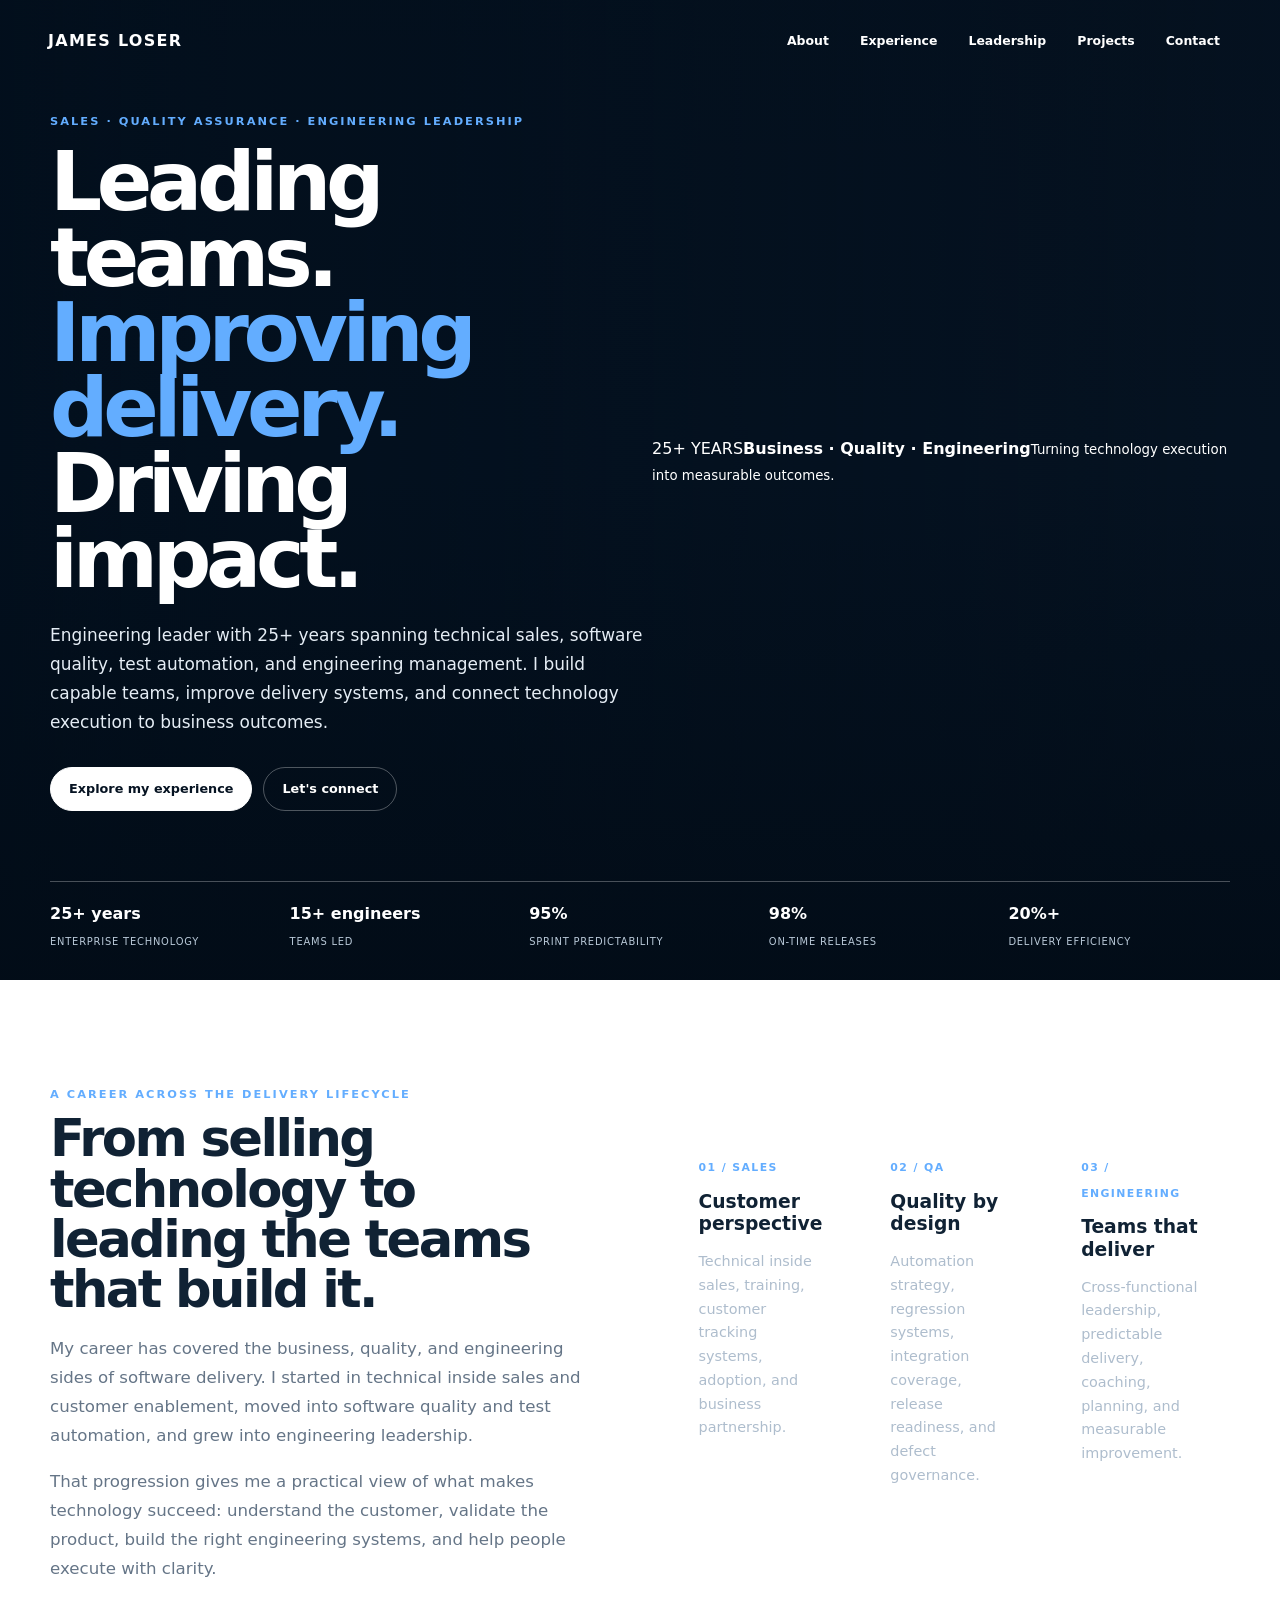
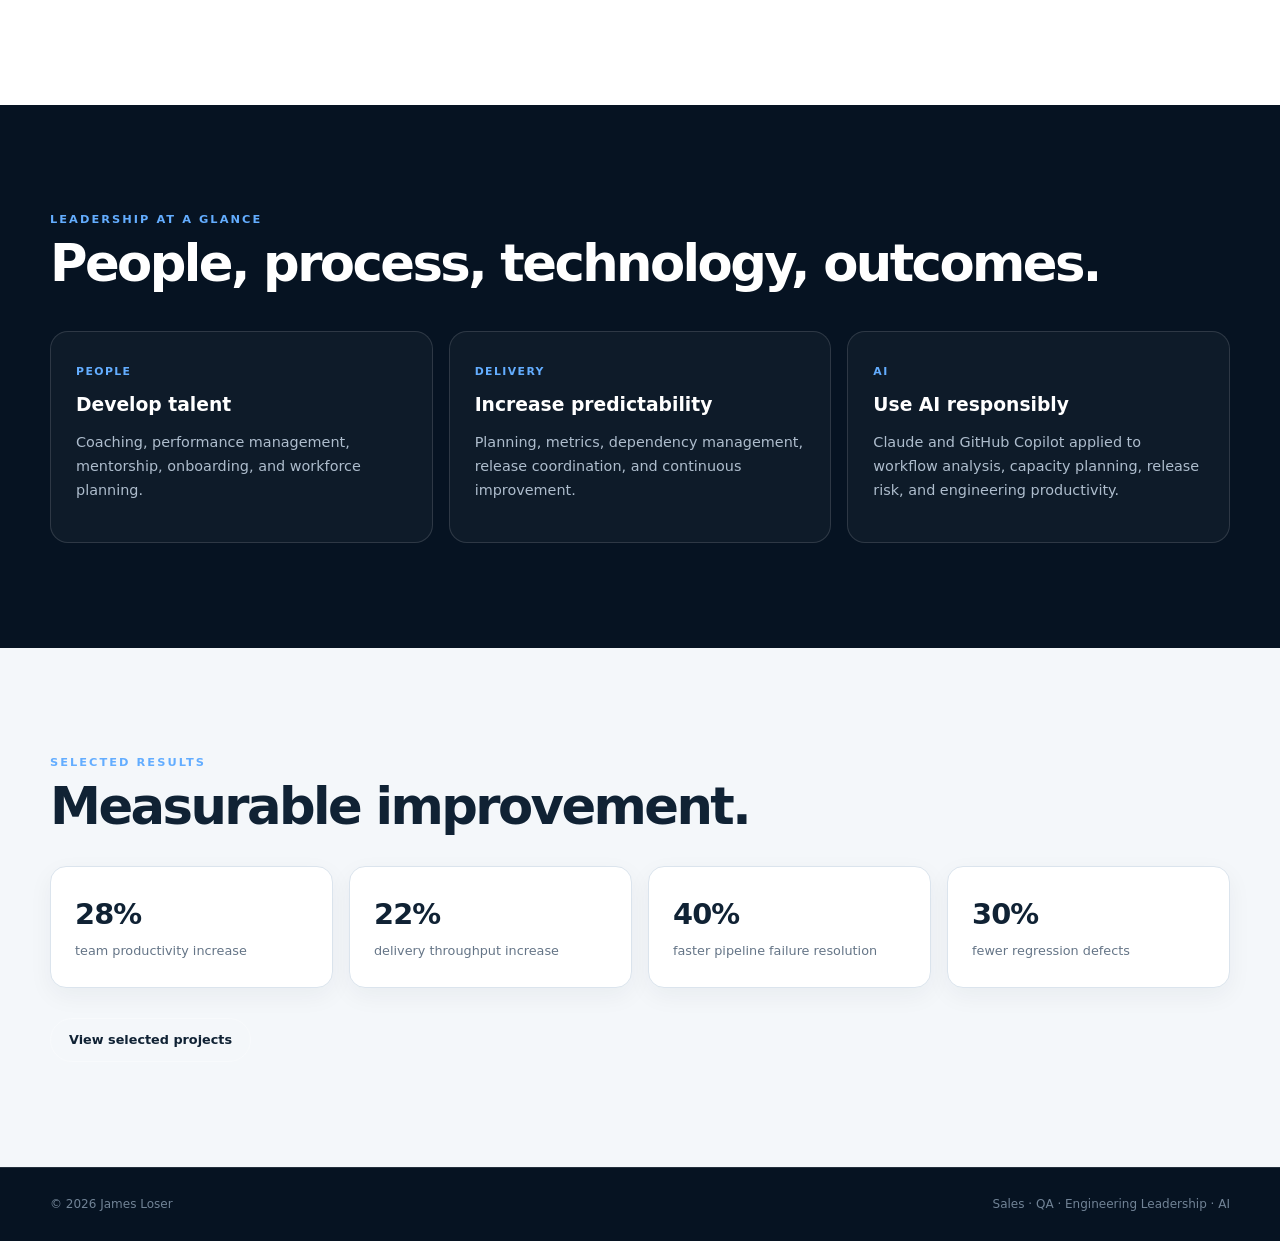
==== index.html @ 1749670c "Add right-side hero visual" ====
<!doctype html><html lang="en"><head><meta charset="utf-8"><meta name="viewport" content="width=device-width,initial-scale=1"><title>James Loser | Sales, QA & Engineering Leadership</title><meta name="description" content="James Loser — sales, quality assurance and engineering leader with 25+ years of enterprise software experience."><link rel="stylesheet" href="styles.css"></head><body><header class="hero"><nav class="nav"><a class="brand" href="index.html">JAMES LOSER</a><div class="links"><a href="about.html">About</a><a href="experience.html">Experience</a><a href="leadership.html">Leadership</a><a href="projects.html">Projects</a><a href="contact.html">Contact</a></div></nav><div class="hero-inner"><div class="copy"><div class="eyebrow">Sales · Quality Assurance · Engineering Leadership</div><h1>Leading teams.<br><span>Improving delivery.</span><br>Driving impact.</h1><p>Engineering leader with 25+ years spanning technical sales, software quality, test automation, and engineering management. I build capable teams, improve delivery systems, and connect technology execution to business outcomes.</p><div class="buttons"><a class="btn primary" href="experience.html">Explore my experience</a><a class="btn" href="contact.html">Let's connect</a></div></div><div class="hero-visual" aria-label="James Loser portfolio visual"><div class="visual-image"></div><div class="visual-overlay"><span>25+ YEARS</span><strong>Business · Quality · Engineering</strong><small>Turning technology execution into measurable outcomes.</small></div></div></div><div class="metrics"><div class="metric"><strong>25+ years</strong><small>Enterprise technology</small></div><div class="metric"><strong>15+ engineers</strong><small>Teams led</small></div><div class="metric"><strong>95%</strong><small>Sprint predictability</small></div><div class="metric"><strong>98%</strong><small>On-time releases</small></div><div class="metric"><strong>20%+</strong><small>Delivery efficiency</small></div></div></header><main><section><div class="wrap grid2"><div><div class="label">A career across the delivery lifecycle</div><h2 class="title">From selling technology to leading the teams that build it.</h2><p class="lead">My career has covered the business, quality, and engineering sides of software delivery. I started in technical inside sales and customer enablement, moved into software quality and test automation, and grew into engineering leadership.</p><p class="lead">That progression gives me a practical view of what makes technology succeed: understand the customer, validate the product, build the right engineering systems, and help people execute with clarity.</p></div><div class="cards"><article class="card"><b>01 / SALES</b><h3>Customer perspective</h3><p>Technical inside sales, training, customer tracking systems, adoption, and business partnership.</p></article><article class="card"><b>02 / QA</b><h3>Quality by design</h3><p>Automation strategy, regression systems, integration coverage, release readiness, and defect governance.</p></article><article class="card"><b>03 / ENGINEERING</b><h3>Teams that deliver</h3><p>Cross-functional leadership, predictable delivery, coaching, planning, and measurable improvement.</p></article></div></div></section><section class="dark"><div class="wrap"><div class="label">Leadership at a glance</div><h2 class="title">People, process, technology, outcomes.</h2><div class="cards"><article class="card"><b>PEOPLE</b><h3>Develop talent</h3><p>Coaching, performance management, mentorship, onboarding, and workforce planning.</p></article><article class="card"><b>DELIVERY</b><h3>Increase predictability</h3><p>Planning, metrics, dependency management, release coordination, and continuous improvement.</p></article><article class="card"><b>AI</b><h3>Use AI responsibly</h3><p>Claude and GitHub Copilot applied to workflow analysis, capacity planning, release risk, and engineering productivity.</p></article></div></div></section><section class="light"><div class="wrap"><div class="label">Selected results</div><h2 class="title">Measurable improvement.</h2><div class="stat-grid"><div class="stat"><strong>28%</strong><span>team productivity increase</span></div><div class="stat"><strong>22%</strong><span>delivery throughput increase</span></div><div class="stat"><strong>40%</strong><span>faster pipeline failure resolution</span></div><div class="stat"><strong>30%</strong><span>fewer regression defects</span></div></div><div class="buttons"><a class="btn" href="projects.html">View selected projects</a></div></div></section></main><footer class="footer"><div class="footer-inner"><span>© 2026 James Loser</span><span>Sales · QA · Engineering Leadership · AI</span></div></footer></body></html>
---- styles.css ----
:root{--navy:#061322;--navy2:#0b1f33;--blue:#63adff;--blue2:#9dceff;--ink:#102234;--muted:#657587;--line:#dbe4ed;--light:#f4f7fa;--white:#fff;--shadow:0 18px 50px rgba(4,18,32,.10)}*{box-sizing:border-box}html{scroll-behavior:smooth}body{margin:0;font-family:Inter,ui-sans-serif,system-ui,-apple-system,BlinkMacSystemFont,"Segoe UI",sans-serif;color:var(--ink);background:var(--white);line-height:1.6;-webkit-font-smoothing:antialiased}a{color:inherit;text-decoration:none}.nav{position:absolute;top:0;left:0;right:0;z-index:10;max-width:1240px;margin:auto;padding:22px 28px;display:flex;justify-content:space-between;align-items:center;gap:24px;color:#fff}.brand{font-weight:900;letter-spacing:.08em;text-transform:uppercase;white-space:nowrap}.brand span,.eyebrow,.label{color:var(--blue)}.links{display:flex;gap:7px;align-items:center;font-size:.78rem;font-weight:750}.links a{padding:8px 11px;border:1px solid transparent;border-radius:999px;transition:.2s ease}.links a:hover,.links a:focus-visible{color:#fff;background:rgba(255,255,255,.10);border-color:rgba(255,255,255,.18);outline:none}.hero{min-height:800px;position:relative;display:flex;flex-direction:column;color:#fff;overflow:hidden;background:var(--navy)}.hero:before{content:"";position:absolute;inset:0;background:linear-gradient(90deg,rgba(2,15,29,.93) 0%,rgba(2,15,29,.65) 45%,rgba(2,15,29,.24) 100%),url("assets/hero.jpg") center/cover no-repeat;transform:scale(1.01)}.hero:after{content:"";position:absolute;inset:0;background:linear-gradient(180deg,rgba(2,12,23,.18),transparent 48%,rgba(2,12,23,.92) 100%);pointer-events:none}.hero-inner,.metrics{position:relative;z-index:2;width:min(1180px,calc(100% - 56px));margin:auto}.hero-inner{flex:1;display:flex;align-items:center;padding:112px 0 70px}.copy{max-width:760px}.eyebrow,.label{font-size:.71rem;font-weight:900;letter-spacing:.18em;text-transform:uppercase}.copy h1{font-size:clamp(3.35rem,6.4vw,6.5rem);line-height:.92;letter-spacing:-.065em;margin:14px 0 25px;text-wrap:balance}.copy h1 span{color:var(--blue)}.copy p{max-width:690px;color:#e5edf5;font-size:1.06rem;line-height:1.7}.buttons{display:flex;gap:11px;flex-wrap:wrap;margin-top:30px}.btn{display:inline-block;padding:11px 18px;border:1px solid rgba(255,255,255,.30);border-radius:999px;font-size:.8rem;font-weight:800;transition:transform .2s ease,background .2s ease,border-color .2s ease}.btn:hover{transform:translateY(-2px);border-color:rgba(255,255,255,.55);background:rgba(255,255,255,.10)}.btn.primary{background:#fff;color:var(--navy);border-color:#fff}.btn.primary:hover{background:#eaf4ff}.metrics{border-top:1px solid rgba(255,255,255,.28);padding:19px 0 28px;display:grid;grid-template-columns:repeat(5,1fr);gap:18px}.metric strong{display:block;font-size:1rem}.metric small{color:#b9c9d8;text-transform:uppercase;letter-spacing:.08em;font-size:.62rem}.metric{min-width:0}section{padding:105px 28px}.wrap{max-width:1180px;margin:auto}.section-head{max-width:760px}.title{font-size:clamp(2.35rem,4vw,4rem);line-height:.98;letter-spacing:-.05em;margin:10px 0 20px;text-wrap:balance}.lead{color:var(--muted);max-width:760px;font-size:1.04rem;line-height:1.75}.dark{background:var(--navy);color:#fff}.dark .lead{color:#adbdcd}.grid2{display:grid;grid-template-columns:1fr 1fr;gap:65px;align-items:start}.cards{display:grid;grid-template-columns:repeat(3,1fr);gap:16px;margin-top:42px}.card{border:1px solid rgba(255,255,255,.13);background:rgba(255,255,255,.035);border-radius:18px;padding:25px;transition:transform .2s ease,border-color .2s ease,background .2s ease}.card:hover{transform:translateY(-4px);border-color:rgba(99,173,255,.42);background:rgba(255,255,255,.06)}.card b{color:var(--blue);font-size:.68rem;letter-spacing:.13em}.card h3{margin:12px 0 7px;line-height:1.2}.card p{color:#aebdcd;font-size:.9rem;line-height:1.65}.light{background:var(--light)}.stat-grid{display:grid;grid-template-columns:repeat(4,1fr);gap:16px;margin-top:35px}.stat{border:1px solid var(--line);background:#fff;border-radius:16px;padding:24px;box-shadow:0 8px 25px rgba(10,31,50,.05)}.stat strong{display:block;font-size:1.8rem;letter-spacing:-.03em}.stat span{color:var(--muted);font-size:.8rem}.timeline{margin-top:45px;border-left:2px solid #cfdbe6;padding-left:30px}.role{position:relative;margin:0 0 48px}.role:last-child{margin-bottom:0}.role:before{content:"";position:absolute;width:11px;height:11px;border-radius:50%;background:var(--blue);left:-37px;top:8px;box-shadow:0 0 0 5px var(--white)}.role h3{margin:0;font-size:1.35rem;line-height:1.25}.role .meta{color:#6b7b8b;font-size:.86rem;margin:5px 0 12px}.role ul{margin:8px 0 0;padding-left:20px;color:#4f6173}.role li{margin:6px 0}.tags{margin-top:15px}.tag{display:inline-block;border:1px solid #cfdae5;color:#315b83;background:#fff;border-radius:999px;padding:4px 9px;font-size:.68rem;margin:3px}.contact{background:var(--navy);color:#fff}.contact-box{border:1px solid rgba(255,255,255,.14);border-radius:22px;padding:44px;display:flex;justify-content:space-between;gap:35px;align-items:center;background:linear-gradient(135deg,rgba(255,255,255,.045),rgba(255,255,255,.015))}.contact-box p{color:#aebdcd;max-width:700px}.contact-links{display:flex;gap:10px;flex-wrap:wrap}.contact-links a{border:1px solid rgba(255,255,255,.18);padding:10px 14px;border-radius:999px;font-size:.82rem;transition:.2s ease}.contact-links a:hover{border-color:var(--blue);color:var(--blue)}.page-hero{position:relative;background:linear-gradient(135deg,var(--navy),var(--navy2));color:#fff;padding:160px 28px 85px;overflow:hidden}.page-hero:after{content:"";position:absolute;width:500px;height:500px;border-radius:50%;right:-180px;top:-250px;background:radial-gradient(circle,rgba(99,173,255,.18),transparent 68%);pointer-events:none}.page-hero .wrap{position:relative;z-index:1}.page-hero h1{font-size:clamp(3rem,6vw,5.5rem);line-height:.94;letter-spacing:-.06em;margin:10px 0 20px;text-wrap:balance}.page-hero p{max-width:720px;color:#b9c9d8;font-size:1.05rem}.footer{border-top:1px solid rgba(255,255,255,.12);background:var(--navy);color:#718396;padding:27px 28px;font-size:.75rem}.footer-inner{max-width:1180px;margin:auto;display:flex;justify-content:space-between;gap:20px}.mobile-menu{display:none}@media(max-width:900px){.nav{padding:20px 22px;flex-wrap:wrap}.nav .links{flex:1 0 100%;justify-content:flex-end}.hero-inner,.metrics{width:min(100% - 44px,1180px)}.hero{min-height:780px}.grid2{grid-template-columns:1fr;gap:30px}.cards{grid-template-columns:1fr 1fr}.metrics{grid-template-columns:repeat(3,1fr)}}@media(max-width:650px){.nav{padding:17px 18px;gap:10px}.nav .links{justify-content:flex-start;gap:3px;overflow-x:auto;white-space:nowrap;scrollbar-width:none;padding-bottom:2px}.nav .links::-webkit-scrollbar{display:none}.nav .links a{font-size:.68rem;padding:7px 9px}.hero-inner{padding-top:145px;padding-bottom:55px}.hero{min-height:850px}.copy h1{font-size:clamp(3rem,14vw,4.4rem)}.copy p{font-size:.97rem}.metrics{grid-template-columns:repeat(2,1fr);gap:14px;padding-bottom:24px}.cards{grid-template-columns:1fr}.stat-grid{grid-template-columns:1fr 1fr}.contact-box{padding:30px 24px;align-items:flex-start}.page-hero{padding:145px 20px 65px}section{padding:78px 20px}.wrap{width:100%}}@media(max-width:430px){.brand{font-size:.82rem}.nav .links{flex-basis:100%}.hero-inner{width:calc(100% - 36px)}.metrics{width:calc(100% - 36px);gap:10px}.metric strong{font-size:.9rem}.metric small{font-size:.57rem}.stat-grid{grid-template-columns:1fr}.footer{padding:24px 20px}.footer-inner{flex-direction:column;gap:7px}.buttons .btn{width:100%;text-align:center}.contact-links a{width:100%;text-align:center}}
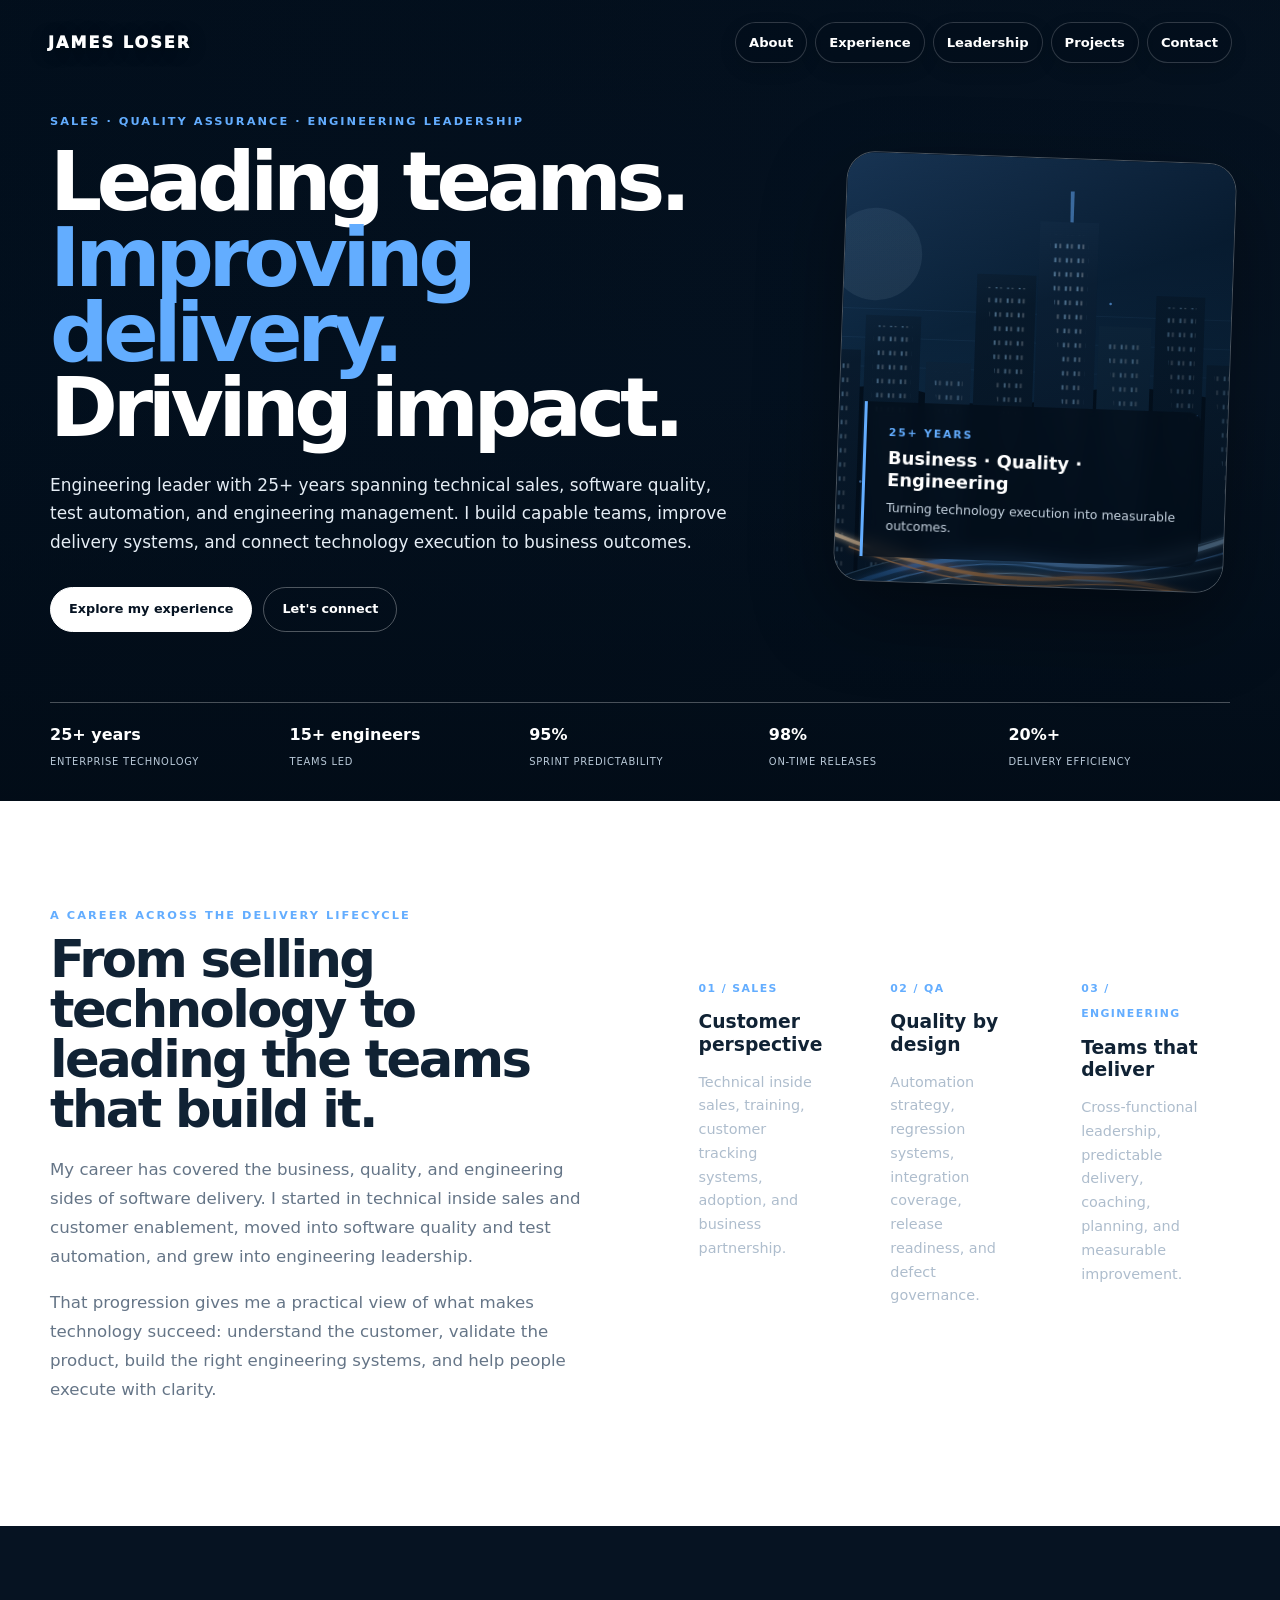
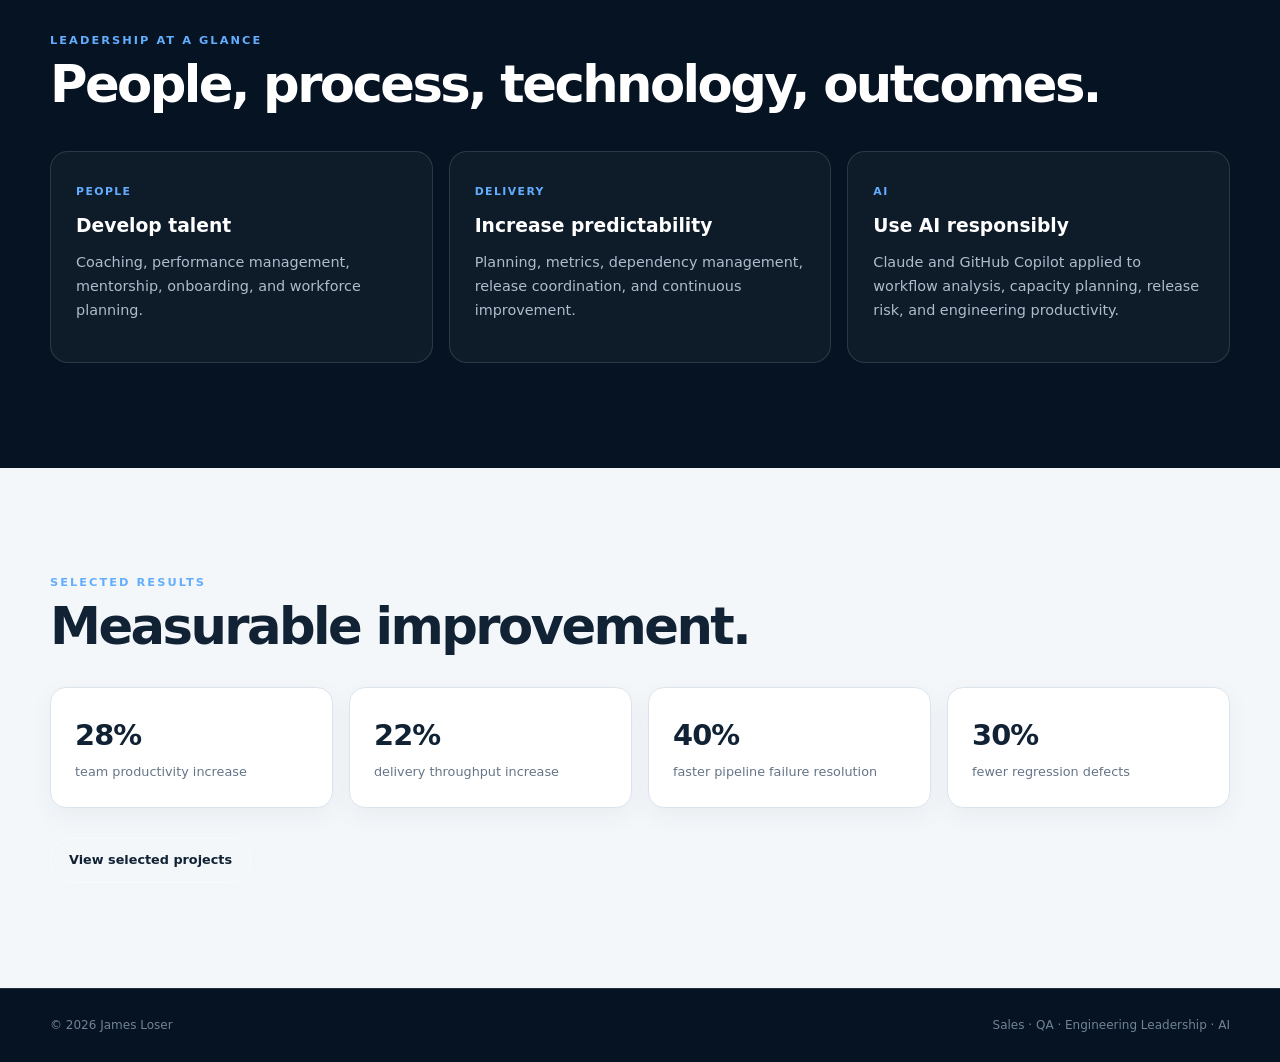
==== commit cafb4ddf: "Use new portfolio visual in hero frame" ====
--- a/index.html
+++ b/index.html
@@ -1 +1 @@
-<!doctype html><html lang="en"><head><meta charset="utf-8"><meta name="viewport" content="width=device-width,initial-scale=1"><title>James Loser | Sales, QA & Engineering Leadership</title><meta name="description" content="James Loser — sales, quality assurance and engineering leader with 25+ years of enterprise software experience."><link rel="stylesheet" href="styles.css"></head><body><header class="hero"><nav class="nav"><a class="brand" href="index.html">JAMES LOSER</a><div class="links"><a href="about.html">About</a><a href="experience.html">Experience</a><a href="leadership.html">Leadership</a><a href="projects.html">Projects</a><a href="contact.html">Contact</a></div></nav><div class="hero-inner"><div class="copy"><div class="eyebrow">Sales · Quality Assurance · Engineering Leadership</div><h1>Leading teams.<br><span>Improving delivery.</span><br>Driving impact.</h1><p>Engineering leader with 25+ years spanning technical sales, software quality, test automation, and engineering management. I build capable teams, improve delivery systems, and connect technology execution to business outcomes.</p><div class="buttons"><a class="btn primary" href="experience.html">Explore my experience</a><a class="btn" href="contact.html">Let's connect</a></div></div><div class="hero-visual" aria-label="James Loser portfolio visual"><div class="visual-image"></div><div class="visual-overlay"><span>25+ YEARS</span><strong>Business · Quality · Engineering</strong><small>Turning technology execution into measurable outcomes.</small></div></div></div><div class="metrics"><div class="metric"><strong>25+ years</strong><small>Enterprise technology</small></div><div class="metric"><strong>15+ engineers</strong><small>Teams led</small></div><div class="metric"><strong>95%</strong><small>Sprint predictability</small></div><div class="metric"><strong>98%</strong><small>On-time releases</small></div><div class="metric"><strong>20%+</strong><small>Delivery efficiency</small></div></div></header><main><section><div class="wrap grid2"><div><div class="label">A career across the delivery lifecycle</div><h2 class="title">From selling technology to leading the teams that build it.</h2><p class="lead">My career has covered the business, quality, and engineering sides of software delivery. I started in technical inside sales and customer enablement, moved into software quality and test automation, and grew into engineering leadership.</p><p class="lead">That progression gives me a practical view of what makes technology succeed: understand the customer, validate the product, build the right engineering systems, and help people execute with clarity.</p></div><div class="cards"><article class="card"><b>01 / SALES</b><h3>Customer perspective</h3><p>Technical inside sales, training, customer tracking systems, adoption, and business partnership.</p></article><article class="card"><b>02 / QA</b><h3>Quality by design</h3><p>Automation strategy, regression systems, integration coverage, release readiness, and defect governance.</p></article><article class="card"><b>03 / ENGINEERING</b><h3>Teams that deliver</h3><p>Cross-functional leadership, predictable delivery, coaching, planning, and measurable improvement.</p></article></div></div></section><section class="dark"><div class="wrap"><div class="label">Leadership at a glance</div><h2 class="title">People, process, technology, outcomes.</h2><div class="cards"><article class="card"><b>PEOPLE</b><h3>Develop talent</h3><p>Coaching, performance management, mentorship, onboarding, and workforce planning.</p></article><article class="card"><b>DELIVERY</b><h3>Increase predictability</h3><p>Planning, metrics, dependency management, release coordination, and continuous improvement.</p></article><article class="card"><b>AI</b><h3>Use AI responsibly</h3><p>Claude and GitHub Copilot applied to workflow analysis, capacity planning, release risk, and engineering productivity.</p></article></div></div></section><section class="light"><div class="wrap"><div class="label">Selected results</div><h2 class="title">Measurable improvement.</h2><div class="stat-grid"><div class="stat"><strong>28%</strong><span>team productivity increase</span></div><div class="stat"><strong>22%</strong><span>delivery throughput increase</span></div><div class="stat"><strong>40%</strong><span>faster pipeline failure resolution</span></div><div class="stat"><strong>30%</strong><span>fewer regression defects</span></div></div><div class="buttons"><a class="btn" href="projects.html">View selected projects</a></div></div></section></main><footer class="footer"><div class="footer-inner"><span>© 2026 James Loser</span><span>Sales · QA · Engineering Leadership · AI</span></div></footer></body></html>+<!doctype html><html lang="en"><head><meta charset="utf-8"><meta name="viewport" content="width=device-width,initial-scale=1"><title>James Loser | Sales, QA & Engineering Leadership</title><meta name="description" content="James Loser — sales, quality assurance and engineering leader with 25+ years of enterprise software experience."><link rel="stylesheet" href="styles.css"></head><body><header class="hero"><nav class="nav"><a class="brand" href="index.html">JAMES LOSER</a><div class="links"><a href="about.html">About</a><a href="experience.html">Experience</a><a href="leadership.html">Leadership</a><a href="projects.html">Projects</a><a href="contact.html">Contact</a></div></nav><div class="hero-inner"><div class="copy"><div class="eyebrow">Sales · Quality Assurance · Engineering Leadership</div><h1>Leading teams.<br><span>Improving delivery.</span><br>Driving impact.</h1><p>Engineering leader with 25+ years spanning technical sales, software quality, test automation, and engineering management. I build capable teams, improve delivery systems, and connect technology execution to business outcomes.</p><div class="buttons"><a class="btn primary" href="experience.html">Explore my experience</a><a class="btn" href="contact.html">Let's connect</a></div></div><div class="hero-visual" aria-label="James Loser portfolio visual"><div class="visual-image" style="background-image:url('assets/portfolio-cityscape.svg')"></div><div class="visual-overlay"><span>25+ YEARS</span><strong>Business · Quality · Engineering</strong><small>Turning technology execution into measurable outcomes.</small></div></div></div><div class="metrics"><div class="metric"><strong>25+ years</strong><small>Enterprise technology</small></div><div class="metric"><strong>15+ engineers</strong><small>Teams led</small></div><div class="metric"><strong>95%</strong><small>Sprint predictability</small></div><div class="metric"><strong>98%</strong><small>On-time releases</small></div><div class="metric"><strong>20%+</strong><small>Delivery efficiency</small></div></div></header><main><section><div class="wrap grid2"><div><div class="label">A career across the delivery lifecycle</div><h2 class="title">From selling technology to leading the teams that build it.</h2><p class="lead">My career has covered the business, quality, and engineering sides of software delivery. I started in technical inside sales and customer enablement, moved into software quality and test automation, and grew into engineering leadership.</p><p class="lead">That progression gives me a practical view of what makes technology succeed: understand the customer, validate the product, build the right engineering systems, and help people execute with clarity.</p></div><div class="cards"><article class="card"><b>01 / SALES</b><h3>Customer perspective</h3><p>Technical inside sales, training, customer tracking systems, adoption, and business partnership.</p></article><article class="card"><b>02 / QA</b><h3>Quality by design</h3><p>Automation strategy, regression systems, integration coverage, release readiness, and defect governance.</p></article><article class="card"><b>03 / ENGINEERING</b><h3>Teams that deliver</h3><p>Cross-functional leadership, predictable delivery, coaching, planning, and measurable improvement.</p></article></div></div></section><section class="dark"><div class="wrap"><div class="label">Leadership at a glance</div><h2 class="title">People, process, technology, outcomes.</h2><div class="cards"><article class="card"><b>PEOPLE</b><h3>Develop talent</h3><p>Coaching, performance management, mentorship, onboarding, and workforce planning.</p></article><article class="card"><b>DELIVERY</b><h3>Increase predictability</h3><p>Planning, metrics, dependency management, release coordination, and continuous improvement.</p></article><article class="card"><b>AI</b><h3>Use AI responsibly</h3><p>Claude and GitHub Copilot applied to workflow analysis, capacity planning, release risk, and engineering productivity.</p></article></div></div></section><section class="light"><div class="wrap"><div class="label">Selected results</div><h2 class="title">Measurable improvement.</h2><div class="stat-grid"><div class="stat"><strong>28%</strong><span>team productivity increase</span></div><div class="stat"><strong>22%</strong><span>delivery throughput increase</span></div><div class="stat"><strong>40%</strong><span>faster pipeline failure resolution</span></div><div class="stat"><strong>30%</strong><span>fewer regression defects</span></div></div><div class="buttons"><a class="btn" href="projects.html">View selected projects</a></div></div></section></main><footer class="footer"><div class="footer-inner"><span>© 2026 James Loser</span><span>Sales · QA · Engineering Leadership · AI</span></div></footer></body></html>
--- a/styles.css
+++ b/styles.css
@@ -1 +1 @@
-:root{--navy:#061322;--navy2:#0b1f33;--blue:#63adff;--blue2:#9dceff;--ink:#102234;--muted:#657587;--line:#dbe4ed;--light:#f4f7fa;--white:#fff;--shadow:0 18px 50px rgba(4,18,32,.10)}*{box-sizing:border-box}html{scroll-behavior:smooth}body{margin:0;font-family:Inter,ui-sans-serif,system-ui,-apple-system,BlinkMacSystemFont,"Segoe UI",sans-serif;color:var(--ink);background:var(--white);line-height:1.6;-webkit-font-smoothing:antialiased}a{color:inherit;text-decoration:none}.nav{position:absolute;top:0;left:0;right:0;z-index:10;max-width:1240px;margin:auto;padding:22px 28px;display:flex;justify-content:space-between;align-items:center;gap:24px;color:#fff}.brand{font-weight:900;letter-spacing:.08em;text-transform:uppercase;white-space:nowrap}.brand span,.eyebrow,.label{color:var(--blue)}.links{display:flex;gap:7px;align-items:center;font-size:.78rem;font-weight:750}.links a{padding:8px 11px;border:1px solid transparent;border-radius:999px;transition:.2s ease}.links a:hover,.links a:focus-visible{color:#fff;background:rgba(255,255,255,.10);border-color:rgba(255,255,255,.18);outline:none}.hero{min-height:800px;position:relative;display:flex;flex-direction:column;color:#fff;overflow:hidden;background:var(--navy)}.hero:before{content:"";position:absolute;inset:0;background:linear-gradient(90deg,rgba(2,15,29,.93) 0%,rgba(2,15,29,.65) 45%,rgba(2,15,29,.24) 100%),url("assets/hero.jpg") center/cover no-repeat;transform:scale(1.01)}.hero:after{content:"";position:absolute;inset:0;background:linear-gradient(180deg,rgba(2,12,23,.18),transparent 48%,rgba(2,12,23,.92) 100%);pointer-events:none}.hero-inner,.metrics{position:relative;z-index:2;width:min(1180px,calc(100% - 56px));margin:auto}.hero-inner{flex:1;display:flex;align-items:center;padding:112px 0 70px}.copy{max-width:760px}.eyebrow,.label{font-size:.71rem;font-weight:900;letter-spacing:.18em;text-transform:uppercase}.copy h1{font-size:clamp(3.35rem,6.4vw,6.5rem);line-height:.92;letter-spacing:-.065em;margin:14px 0 25px;text-wrap:balance}.copy h1 span{color:var(--blue)}.copy p{max-width:690px;color:#e5edf5;font-size:1.06rem;line-height:1.7}.buttons{display:flex;gap:11px;flex-wrap:wrap;margin-top:30px}.btn{display:inline-block;padding:11px 18px;border:1px solid rgba(255,255,255,.30);border-radius:999px;font-size:.8rem;font-weight:800;transition:transform .2s ease,background .2s ease,border-color .2s ease}.btn:hover{transform:translateY(-2px);border-color:rgba(255,255,255,.55);background:rgba(255,255,255,.10)}.btn.primary{background:#fff;color:var(--navy);border-color:#fff}.btn.primary:hover{background:#eaf4ff}.metrics{border-top:1px solid rgba(255,255,255,.28);padding:19px 0 28px;display:grid;grid-template-columns:repeat(5,1fr);gap:18px}.metric strong{display:block;font-size:1rem}.metric small{color:#b9c9d8;text-transform:uppercase;letter-spacing:.08em;font-size:.62rem}.metric{min-width:0}section{padding:105px 28px}.wrap{max-width:1180px;margin:auto}.section-head{max-width:760px}.title{font-size:clamp(2.35rem,4vw,4rem);line-height:.98;letter-spacing:-.05em;margin:10px 0 20px;text-wrap:balance}.lead{color:var(--muted);max-width:760px;font-size:1.04rem;line-height:1.75}.dark{background:var(--navy);color:#fff}.dark .lead{color:#adbdcd}.grid2{display:grid;grid-template-columns:1fr 1fr;gap:65px;align-items:start}.cards{display:grid;grid-template-columns:repeat(3,1fr);gap:16px;margin-top:42px}.card{border:1px solid rgba(255,255,255,.13);background:rgba(255,255,255,.035);border-radius:18px;padding:25px;transition:transform .2s ease,border-color .2s ease,background .2s ease}.card:hover{transform:translateY(-4px);border-color:rgba(99,173,255,.42);background:rgba(255,255,255,.06)}.card b{color:var(--blue);font-size:.68rem;letter-spacing:.13em}.card h3{margin:12px 0 7px;line-height:1.2}.card p{color:#aebdcd;font-size:.9rem;line-height:1.65}.light{background:var(--light)}.stat-grid{display:grid;grid-template-columns:repeat(4,1fr);gap:16px;margin-top:35px}.stat{border:1px solid var(--line);background:#fff;border-radius:16px;padding:24px;box-shadow:0 8px 25px rgba(10,31,50,.05)}.stat strong{display:block;font-size:1.8rem;letter-spacing:-.03em}.stat span{color:var(--muted);font-size:.8rem}.timeline{margin-top:45px;border-left:2px solid #cfdbe6;padding-left:30px}.role{position:relative;margin:0 0 48px}.role:last-child{margin-bottom:0}.role:before{content:"";position:absolute;width:11px;height:11px;border-radius:50%;background:var(--blue);left:-37px;top:8px;box-shadow:0 0 0 5px var(--white)}.role h3{margin:0;font-size:1.35rem;line-height:1.25}.role .meta{color:#6b7b8b;font-size:.86rem;margin:5px 0 12px}.role ul{margin:8px 0 0;padding-left:20px;color:#4f6173}.role li{margin:6px 0}.tags{margin-top:15px}.tag{display:inline-block;border:1px solid #cfdae5;color:#315b83;background:#fff;border-radius:999px;padding:4px 9px;font-size:.68rem;margin:3px}.contact{background:var(--navy);color:#fff}.contact-box{border:1px solid rgba(255,255,255,.14);border-radius:22px;padding:44px;display:flex;justify-content:space-between;gap:35px;align-items:center;background:linear-gradient(135deg,rgba(255,255,255,.045),rgba(255,255,255,.015))}.contact-box p{color:#aebdcd;max-width:700px}.contact-links{display:flex;gap:10px;flex-wrap:wrap}.contact-links a{border:1px solid rgba(255,255,255,.18);padding:10px 14px;border-radius:999px;font-size:.82rem;transition:.2s ease}.contact-links a:hover{border-color:var(--blue);color:var(--blue)}.page-hero{position:relative;background:linear-gradient(135deg,var(--navy),var(--navy2));color:#fff;padding:160px 28px 85px;overflow:hidden}.page-hero:after{content:"";position:absolute;width:500px;height:500px;border-radius:50%;right:-180px;top:-250px;background:radial-gradient(circle,rgba(99,173,255,.18),transparent 68%);pointer-events:none}.page-hero .wrap{position:relative;z-index:1}.page-hero h1{font-size:clamp(3rem,6vw,5.5rem);line-height:.94;letter-spacing:-.06em;margin:10px 0 20px;text-wrap:balance}.page-hero p{max-width:720px;color:#b9c9d8;font-size:1.05rem}.footer{border-top:1px solid rgba(255,255,255,.12);background:var(--navy);color:#718396;padding:27px 28px;font-size:.75rem}.footer-inner{max-width:1180px;margin:auto;display:flex;justify-content:space-between;gap:20px}.mobile-menu{display:none}@media(max-width:900px){.nav{padding:20px 22px;flex-wrap:wrap}.nav .links{flex:1 0 100%;justify-content:flex-end}.hero-inner,.metrics{width:min(100% - 44px,1180px)}.hero{min-height:780px}.grid2{grid-template-columns:1fr;gap:30px}.cards{grid-template-columns:1fr 1fr}.metrics{grid-template-columns:repeat(3,1fr)}}@media(max-width:650px){.nav{padding:17px 18px;gap:10px}.nav .links{justify-content:flex-start;gap:3px;overflow-x:auto;white-space:nowrap;scrollbar-width:none;padding-bottom:2px}.nav .links::-webkit-scrollbar{display:none}.nav .links a{font-size:.68rem;padding:7px 9px}.hero-inner{padding-top:145px;padding-bottom:55px}.hero{min-height:850px}.copy h1{font-size:clamp(3rem,14vw,4.4rem)}.copy p{font-size:.97rem}.metrics{grid-template-columns:repeat(2,1fr);gap:14px;padding-bottom:24px}.cards{grid-template-columns:1fr}.stat-grid{grid-template-columns:1fr 1fr}.contact-box{padding:30px 24px;align-items:flex-start}.page-hero{padding:145px 20px 65px}section{padding:78px 20px}.wrap{width:100%}}@media(max-width:430px){.brand{font-size:.82rem}.nav .links{flex-basis:100%}.hero-inner{width:calc(100% - 36px)}.metrics{width:calc(100% - 36px);gap:10px}.metric strong{font-size:.9rem}.metric small{font-size:.57rem}.stat-grid{grid-template-columns:1fr}.footer{padding:24px 20px}.footer-inner{flex-direction:column;gap:7px}.buttons .btn{width:100%;text-align:center}.contact-links a{width:100%;text-align:center}}+:root{--navy:#061322;--navy2:#0b1f33;--blue:#63adff;--blue2:#9dceff;--ink:#102234;--muted:#657587;--line:#dbe4ed;--light:#f4f7fa;--white:#fff;--shadow:0 18px 50px rgba(4,18,32,.10)}*{box-sizing:border-box}html{scroll-behavior:smooth}body{margin:0;font-family:Inter,ui-sans-serif,system-ui,-apple-system,BlinkMacSystemFont,"Segoe UI",sans-serif;color:var(--ink);background:var(--white);line-height:1.6;-webkit-font-smoothing:antialiased}a{color:inherit;text-decoration:none}.nav{position:absolute;top:0;left:0;right:0;z-index:10;max-width:1240px;margin:auto;padding:22px 28px;display:flex;justify-content:space-between;align-items:center;gap:24px;color:#fff}.brand{font-weight:950;letter-spacing:.13em;text-transform:uppercase;white-space:nowrap;font-size:1rem;color:#fff;text-shadow:0 2px 18px rgba(0,0,0,.35)}.brand span{color:#fff}.eyebrow,.label{color:var(--blue)}.links{display:flex;gap:8px;align-items:center;font-size:.82rem;font-weight:800}.links a{padding:9px 13px;border:1px solid rgba(255,255,255,.18);border-radius:999px;background:rgba(2,12,23,.30);box-shadow:0 6px 18px rgba(0,0,0,.12);transition:.2s ease}.links a:hover,.links a:focus-visible{color:#fff;background:rgba(99,173,255,.18);border-color:rgba(99,173,255,.65);transform:translateY(-1px);outline:none}.hero{min-height:800px;position:relative;display:flex;flex-direction:column;color:#fff;overflow:hidden;background:var(--navy)}.hero:before{content:"";position:absolute;inset:0;background:linear-gradient(90deg,rgba(2,15,29,.96) 0%,rgba(2,15,29,.72) 42%,rgba(2,15,29,.18) 100%),url("assets/hero.jpg") center/cover no-repeat;transform:scale(1.01)}.hero:after{content:"";position:absolute;inset:0;background:linear-gradient(180deg,rgba(2,12,23,.22),transparent 48%,rgba(2,12,23,.92) 100%);pointer-events:none}.hero-inner,.metrics{position:relative;z-index:2;width:min(1180px,calc(100% - 56px));margin:auto}.hero-inner{flex:1;display:flex;align-items:center;justify-content:space-between;gap:56px;padding:112px 0 70px}.copy{max-width:730px;position:relative;z-index:3}.eyebrow,.label{font-size:.71rem;font-weight:900;letter-spacing:.18em;text-transform:uppercase}.copy h1{font-size:clamp(3.35rem,6.4vw,6.5rem);line-height:.92;letter-spacing:-.065em;margin:14px 0 25px;text-wrap:balance}.copy h1 span{color:var(--blue)}.copy p{max-width:690px;color:#e5edf5;font-size:1.06rem;line-height:1.7}.buttons{display:flex;gap:11px;flex-wrap:wrap;margin-top:30px}.btn{display:inline-block;padding:11px 18px;border:1px solid rgba(255,255,255,.30);border-radius:999px;font-size:.8rem;font-weight:800;transition:transform .2s ease,background .2s ease,border-color .2s ease}.btn:hover{transform:translateY(-2px);border-color:rgba(255,255,255,.55);background:rgba(255,255,255,.10)}.btn.primary{background:#fff;color:var(--navy);border-color:#fff}.btn.primary:hover{background:#eaf4ff}.hero-visual{position:relative;flex:0 0 390px;width:390px;height:430px;border:1px solid rgba(255,255,255,.28);border-radius:28px;overflow:hidden;background:rgba(5,18,31,.52);box-shadow:0 30px 80px rgba(0,0,0,.38);transform:rotate(2deg)}.hero-visual:before{content:"";position:absolute;inset:0;background:linear-gradient(160deg,rgba(99,173,255,.20),transparent 38%,rgba(2,12,23,.70) 100%);z-index:1}.visual-image{position:absolute;inset:0;background:url("assets/hero.jpg") center/cover no-repeat;filter:saturate(.92) contrast(1.04);transform:scale(1.08)}.visual-overlay{position:absolute;z-index:2;left:25px;right:25px;bottom:24px;padding:22px;border-left:3px solid var(--blue);background:rgba(2,12,23,.70);backdrop-filter:blur(8px);border-radius:0 14px 14px 0}.visual-overlay span{display:block;color:var(--blue);font-size:.67rem;font-weight:900;letter-spacing:.18em}.visual-overlay strong{display:block;margin-top:6px;font-size:1.12rem;line-height:1.25}.visual-overlay small{display:block;margin-top:7px;color:#c5d2df;font-size:.78rem;line-height:1.45}.metrics{border-top:1px solid rgba(255,255,255,.28);padding:19px 0 28px;display:grid;grid-template-columns:repeat(5,1fr);gap:18px}.metric strong{display:block;font-size:1rem}.metric small{color:#b9c9d8;text-transform:uppercase;letter-spacing:.08em;font-size:.62rem}.metric{min-width:0}section{padding:105px 28px}.wrap{max-width:1180px;margin:auto}.section-head{max-width:760px}.title{font-size:clamp(2.35rem,4vw,4rem);line-height:.98;letter-spacing:-.05em;margin:10px 0 20px;text-wrap:balance}.lead{color:var(--muted);max-width:760px;font-size:1.04rem;line-height:1.75}.dark{background:var(--navy);color:#fff}.dark .lead{color:#adbdcd}.grid2{display:grid;grid-template-columns:1fr 1fr;gap:65px;align-items:start}.cards{display:grid;grid-template-columns:repeat(3,1fr);gap:16px;margin-top:42px}.card{border:1px solid rgba(255,255,255,.13);background:rgba(255,255,255,.035);border-radius:18px;padding:25px;transition:transform .2s ease,border-color .2s ease,background .2s ease}.card:hover{transform:translateY(-4px);border-color:rgba(99,173,255,.42);background:rgba(255,255,255,.06)}.card b{color:var(--blue);font-size:.68rem;letter-spacing:.13em}.card h3{margin:12px 0 7px;line-height:1.2}.card p{color:#aebdcd;font-size:.9rem;line-height:1.65}.light{background:var(--light)}.stat-grid{display:grid;grid-template-columns:repeat(4,1fr);gap:16px;margin-top:35px}.stat{border:1px solid var(--line);background:#fff;border-radius:16px;padding:24px;box-shadow:0 8px 25px rgba(10,31,50,.05)}.stat strong{display:block;font-size:1.8rem;letter-spacing:-.03em}.stat span{color:var(--muted);font-size:.8rem}.timeline{margin-top:45px;border-left:2px solid #cfdbe6;padding-left:30px}.role{position:relative;margin:0 0 48px}.role:last-child{margin-bottom:0}.role:before{content:"";position:absolute;width:11px;height:11px;border-radius:50%;background:var(--blue);left:-37px;top:8px;box-shadow:0 0 0 5px var(--white)}.role h3{margin:0;font-size:1.35rem;line-height:1.25}.role .meta{color:#6b7b8b;font-size:.86rem;margin:5px 0 12px}.role ul{margin:8px 0 0;padding-left:20px;color:#4f6173}.role li{margin:6px 0}.tags{margin-top:15px}.tag{display:inline-block;border:1px solid #cfdae5;color:#315b83;background:#fff;border-radius:999px;padding:4px 9px;font-size:.68rem;margin:3px}.contact{background:var(--navy);color:#fff}.contact-box{border:1px solid rgba(255,255,255,.14);border-radius:22px;padding:44px;display:flex;justify-content:space-between;gap:35px;align-items:center;background:linear-gradient(135deg,rgba(255,255,255,.045),rgba(255,255,255,.015))}.contact-box p{color:#aebdcd;max-width:700px}.contact-links{display:flex;gap:10px;flex-wrap:wrap}.contact-links a{border:1px solid rgba(255,255,255,.18);padding:10px 14px;border-radius:999px;font-size:.82rem;transition:.2s ease}.contact-links a:hover{border-color:var(--blue);color:var(--blue)}.page-hero{position:relative;background:linear-gradient(135deg,var(--navy),var(--navy2));color:#fff;padding:160px 28px 85px;overflow:hidden}.page-hero:after{content:"";position:absolute;width:500px;height:500px;border-radius:50%;right:-180px;top:-250px;background:radial-gradient(circle,rgba(99,173,255,.18),transparent 68%);pointer-events:none}.page-hero .wrap{position:relative;z-index:1}.page-hero h1{font-size:clamp(3rem,6vw,5.5rem);line-height:.94;letter-spacing:-.06em;margin:10px 0 20px;text-wrap:balance}.page-hero p{max-width:720px;color:#b9c9d8;font-size:1.05rem}.footer{border-top:1px solid rgba(255,255,255,.12);background:var(--navy);color:#718396;padding:27px 28px;font-size:.75rem}.footer-inner{max-width:1180px;margin:auto;display:flex;justify-content:space-between;gap:20px}.mobile-menu{display:none}@media(max-width:1050px){.hero-inner{gap:35px}.hero-visual{flex-basis:340px;width:340px;height:390px}.copy h1{font-size:clamp(3.1rem,6.2vw,5.6rem)}}@media(max-width:900px){.nav{padding:20px 22px;flex-wrap:wrap}.nav .links{flex:1 0 100%;justify-content:flex-end}.hero-inner,.metrics{width:min(100% - 44px,1180px)}.hero{min-height:780px}.hero-inner{align-items:center}.hero-visual{flex-basis:300px;width:300px;height:360px}.grid2{grid-template-columns:1fr;gap:30px}.cards{grid-template-columns:1fr 1fr}.metrics{grid-template-columns:repeat(3,1fr)}}@media(max-width:760px){.hero-inner{flex-direction:column;align-items:stretch;padding-top:145px;padding-bottom:45px}.copy{max-width:none}.hero-visual{width:100%;height:300px;flex:none;transform:rotate(0)}.visual-overlay{left:18px;right:18px;bottom:18px;padding:17px}.hero{min-height:auto}.metrics{margin-top:0}}@media(max-width:650px){.nav{padding:17px 18px;gap:10px}.nav .links{justify-content:flex-start;gap:3px;overflow-x:auto;white-space:nowrap;scrollbar-width:none;padding-bottom:2px}.nav .links::-webkit-scrollbar{display:none}.nav .links a{font-size:.68rem;padding:7px 9px}.hero-inner{padding-top:145px;padding-bottom:55px}.hero-visual{height:260px}.copy h1{font-size:clamp(3rem,14vw,4.4rem)}.copy p{font-size:.97rem}.metrics{grid-template-columns:repeat(2,1fr);gap:14px;padding-bottom:24px}.cards{grid-template-columns:1fr}.stat-grid{grid-template-columns:1fr 1fr}.contact-box{padding:30px 24px;align-items:flex-start}.page-hero{padding:145px 20px 65px}section{padding:78px 20px}.wrap{width:100%}}@media(max-width:430px){.brand{font-size:.82rem}.nav .links{flex-basis:100%}.hero-inner{width:calc(100% - 36px)}.metrics{width:calc(100% - 36px);gap:10px}.metric strong{font-size:.9rem}.metric small{font-size:.57rem}.stat-grid{grid-template-columns:1fr}.footer{padding:24px 20px}.footer-inner{flex-direction:column;gap:7px}.buttons .btn{width:100%;text-align:center}.contact-links a{width:100%;text-align:center}}
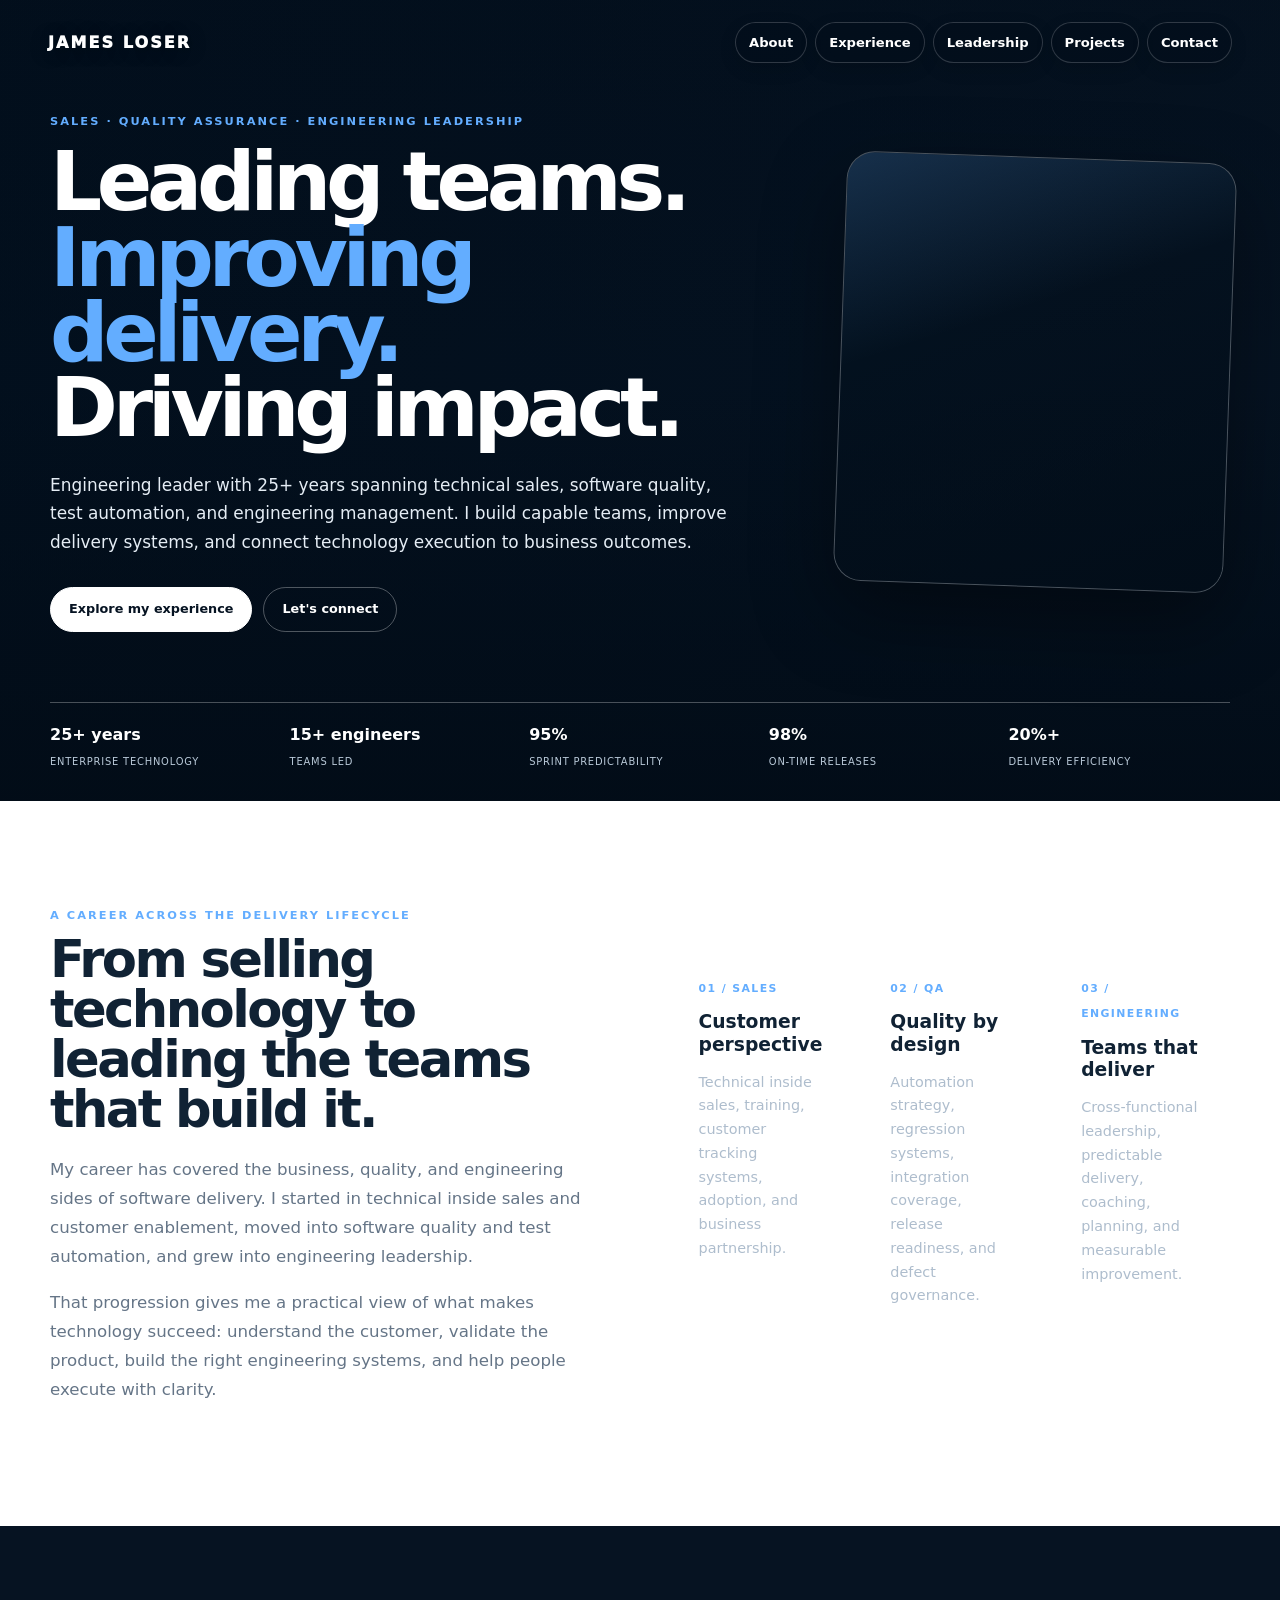
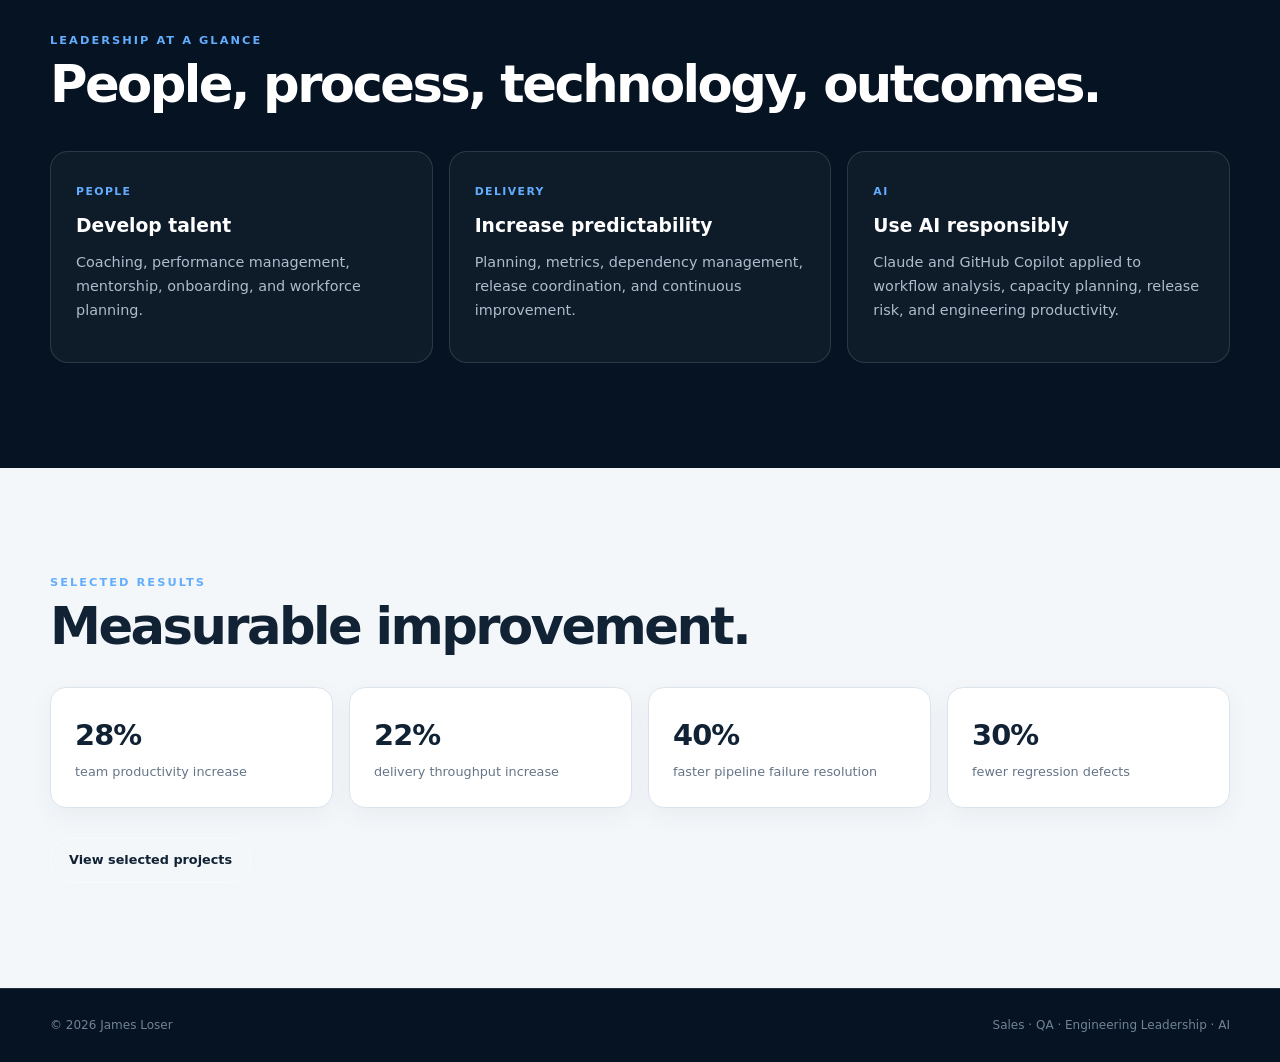
==== commit bd43720b: "Use supplied PNG as the complete hero frame graphic" ====
--- a/index.html
+++ b/index.html
@@ -1 +1 @@
-<!doctype html><html lang="en"><head><meta charset="utf-8"><meta name="viewport" content="width=device-width,initial-scale=1"><title>James Loser | Sales, QA & Engineering Leadership</title><meta name="description" content="James Loser — sales, quality assurance and engineering leader with 25+ years of enterprise software experience."><link rel="stylesheet" href="styles.css"></head><body><header class="hero"><nav class="nav"><a class="brand" href="index.html">JAMES LOSER</a><div class="links"><a href="about.html">About</a><a href="experience.html">Experience</a><a href="leadership.html">Leadership</a><a href="projects.html">Projects</a><a href="contact.html">Contact</a></div></nav><div class="hero-inner"><div class="copy"><div class="eyebrow">Sales · Quality Assurance · Engineering Leadership</div><h1>Leading teams.<br><span>Improving delivery.</span><br>Driving impact.</h1><p>Engineering leader with 25+ years spanning technical sales, software quality, test automation, and engineering management. I build capable teams, improve delivery systems, and connect technology execution to business outcomes.</p><div class="buttons"><a class="btn primary" href="experience.html">Explore my experience</a><a class="btn" href="contact.html">Let's connect</a></div></div><div class="hero-visual" aria-label="James Loser portfolio visual"><div class="visual-image" style="background-image:url('assets/portfolio-cityscape.svg')"></div><div class="visual-overlay"><span>25+ YEARS</span><strong>Business · Quality · Engineering</strong><small>Turning technology execution into measurable outcomes.</small></div></div></div><div class="metrics"><div class="metric"><strong>25+ years</strong><small>Enterprise technology</small></div><div class="metric"><strong>15+ engineers</strong><small>Teams led</small></div><div class="metric"><strong>95%</strong><small>Sprint predictability</small></div><div class="metric"><strong>98%</strong><small>On-time releases</small></div><div class="metric"><strong>20%+</strong><small>Delivery efficiency</small></div></div></header><main><section><div class="wrap grid2"><div><div class="label">A career across the delivery lifecycle</div><h2 class="title">From selling technology to leading the teams that build it.</h2><p class="lead">My career has covered the business, quality, and engineering sides of software delivery. I started in technical inside sales and customer enablement, moved into software quality and test automation, and grew into engineering leadership.</p><p class="lead">That progression gives me a practical view of what makes technology succeed: understand the customer, validate the product, build the right engineering systems, and help people execute with clarity.</p></div><div class="cards"><article class="card"><b>01 / SALES</b><h3>Customer perspective</h3><p>Technical inside sales, training, customer tracking systems, adoption, and business partnership.</p></article><article class="card"><b>02 / QA</b><h3>Quality by design</h3><p>Automation strategy, regression systems, integration coverage, release readiness, and defect governance.</p></article><article class="card"><b>03 / ENGINEERING</b><h3>Teams that deliver</h3><p>Cross-functional leadership, predictable delivery, coaching, planning, and measurable improvement.</p></article></div></div></section><section class="dark"><div class="wrap"><div class="label">Leadership at a glance</div><h2 class="title">People, process, technology, outcomes.</h2><div class="cards"><article class="card"><b>PEOPLE</b><h3>Develop talent</h3><p>Coaching, performance management, mentorship, onboarding, and workforce planning.</p></article><article class="card"><b>DELIVERY</b><h3>Increase predictability</h3><p>Planning, metrics, dependency management, release coordination, and continuous improvement.</p></article><article class="card"><b>AI</b><h3>Use AI responsibly</h3><p>Claude and GitHub Copilot applied to workflow analysis, capacity planning, release risk, and engineering productivity.</p></article></div></div></section><section class="light"><div class="wrap"><div class="label">Selected results</div><h2 class="title">Measurable improvement.</h2><div class="stat-grid"><div class="stat"><strong>28%</strong><span>team productivity increase</span></div><div class="stat"><strong>22%</strong><span>delivery throughput increase</span></div><div class="stat"><strong>40%</strong><span>faster pipeline failure resolution</span></div><div class="stat"><strong>30%</strong><span>fewer regression defects</span></div></div><div class="buttons"><a class="btn" href="projects.html">View selected projects</a></div></div></section></main><footer class="footer"><div class="footer-inner"><span>© 2026 James Loser</span><span>Sales · QA · Engineering Leadership · AI</span></div></footer></body></html>+<!doctype html><html lang="en"><head><meta charset="utf-8"><meta name="viewport" content="width=device-width,initial-scale=1"><title>James Loser | Sales, QA & Engineering Leadership</title><meta name="description" content="James Loser — sales, quality assurance and engineering leader with 25+ years of enterprise software experience."><link rel="stylesheet" href="styles.css"></head><body><header class="hero"><nav class="nav"><a class="brand" href="index.html">JAMES LOSER</a><div class="links"><a href="about.html">About</a><a href="experience.html">Experience</a><a href="leadership.html">Leadership</a><a href="projects.html">Projects</a><a href="contact.html">Contact</a></div></nav><div class="hero-inner"><div class="copy"><div class="eyebrow">Sales · Quality Assurance · Engineering Leadership</div><h1>Leading teams.<br><span>Improving delivery.</span><br>Driving impact.</h1><p>Engineering leader with 25+ years spanning technical sales, software quality, test automation, and engineering management. I build capable teams, improve delivery systems, and connect technology execution to business outcomes.</p><div class="buttons"><a class="btn primary" href="experience.html">Explore my experience</a><a class="btn" href="contact.html">Let's connect</a></div></div><div class="hero-visual" aria-label="James Loser portfolio visual"><div class="visual-image"></div></div></div><div class="metrics"><div class="metric"><strong>25+ years</strong><small>Enterprise technology</small></div><div class="metric"><strong>15+ engineers</strong><small>Teams led</small></div><div class="metric"><strong>95%</strong><small>Sprint predictability</small></div><div class="metric"><strong>98%</strong><small>On-time releases</small></div><div class="metric"><strong>20%+</strong><small>Delivery efficiency</small></div></div></header><main><section><div class="wrap grid2"><div><div class="label">A career across the delivery lifecycle</div><h2 class="title">From selling technology to leading the teams that build it.</h2><p class="lead">My career has covered the business, quality, and engineering sides of software delivery. I started in technical inside sales and customer enablement, moved into software quality and test automation, and grew into engineering leadership.</p><p class="lead">That progression gives me a practical view of what makes technology succeed: understand the customer, validate the product, build the right engineering systems, and help people execute with clarity.</p></div><div class="cards"><article class="card"><b>01 / SALES</b><h3>Customer perspective</h3><p>Technical inside sales, training, customer tracking systems, adoption, and business partnership.</p></article><article class="card"><b>02 / QA</b><h3>Quality by design</h3><p>Automation strategy, regression systems, integration coverage, release readiness, and defect governance.</p></article><article class="card"><b>03 / ENGINEERING</b><h3>Teams that deliver</h3><p>Cross-functional leadership, predictable delivery, coaching, planning, and measurable improvement.</p></article></div></div></section><section class="dark"><div class="wrap"><div class="label">Leadership at a glance</div><h2 class="title">People, process, technology, outcomes.</h2><div class="cards"><article class="card"><b>PEOPLE</b><h3>Develop talent</h3><p>Coaching, performance management, mentorship, onboarding, and workforce planning.</p></article><article class="card"><b>DELIVERY</b><h3>Increase predictability</h3><p>Planning, metrics, dependency management, release coordination, and continuous improvement.</p></article><article class="card"><b>AI</b><h3>Use AI responsibly</h3><p>Claude and GitHub Copilot applied to workflow analysis, capacity planning, release risk, and engineering productivity.</p></article></div></div></section><section class="light"><div class="wrap"><div class="label">Selected results</div><h2 class="title">Measurable improvement.</h2><div class="stat-grid"><div class="stat"><strong>28%</strong><span>team productivity increase</span></div><div class="stat"><strong>22%</strong><span>delivery throughput increase</span></div><div class="stat"><strong>40%</strong><span>faster pipeline failure resolution</span></div><div class="stat"><strong>30%</strong><span>fewer regression defects</span></div></div><div class="buttons"><a class="btn" href="projects.html">View selected projects</a></div></div></section></main><footer class="footer"><div class="footer-inner"><span>© 2026 James Loser</span><span>Sales · QA · Engineering Leadership · AI</span></div></footer></body></html>
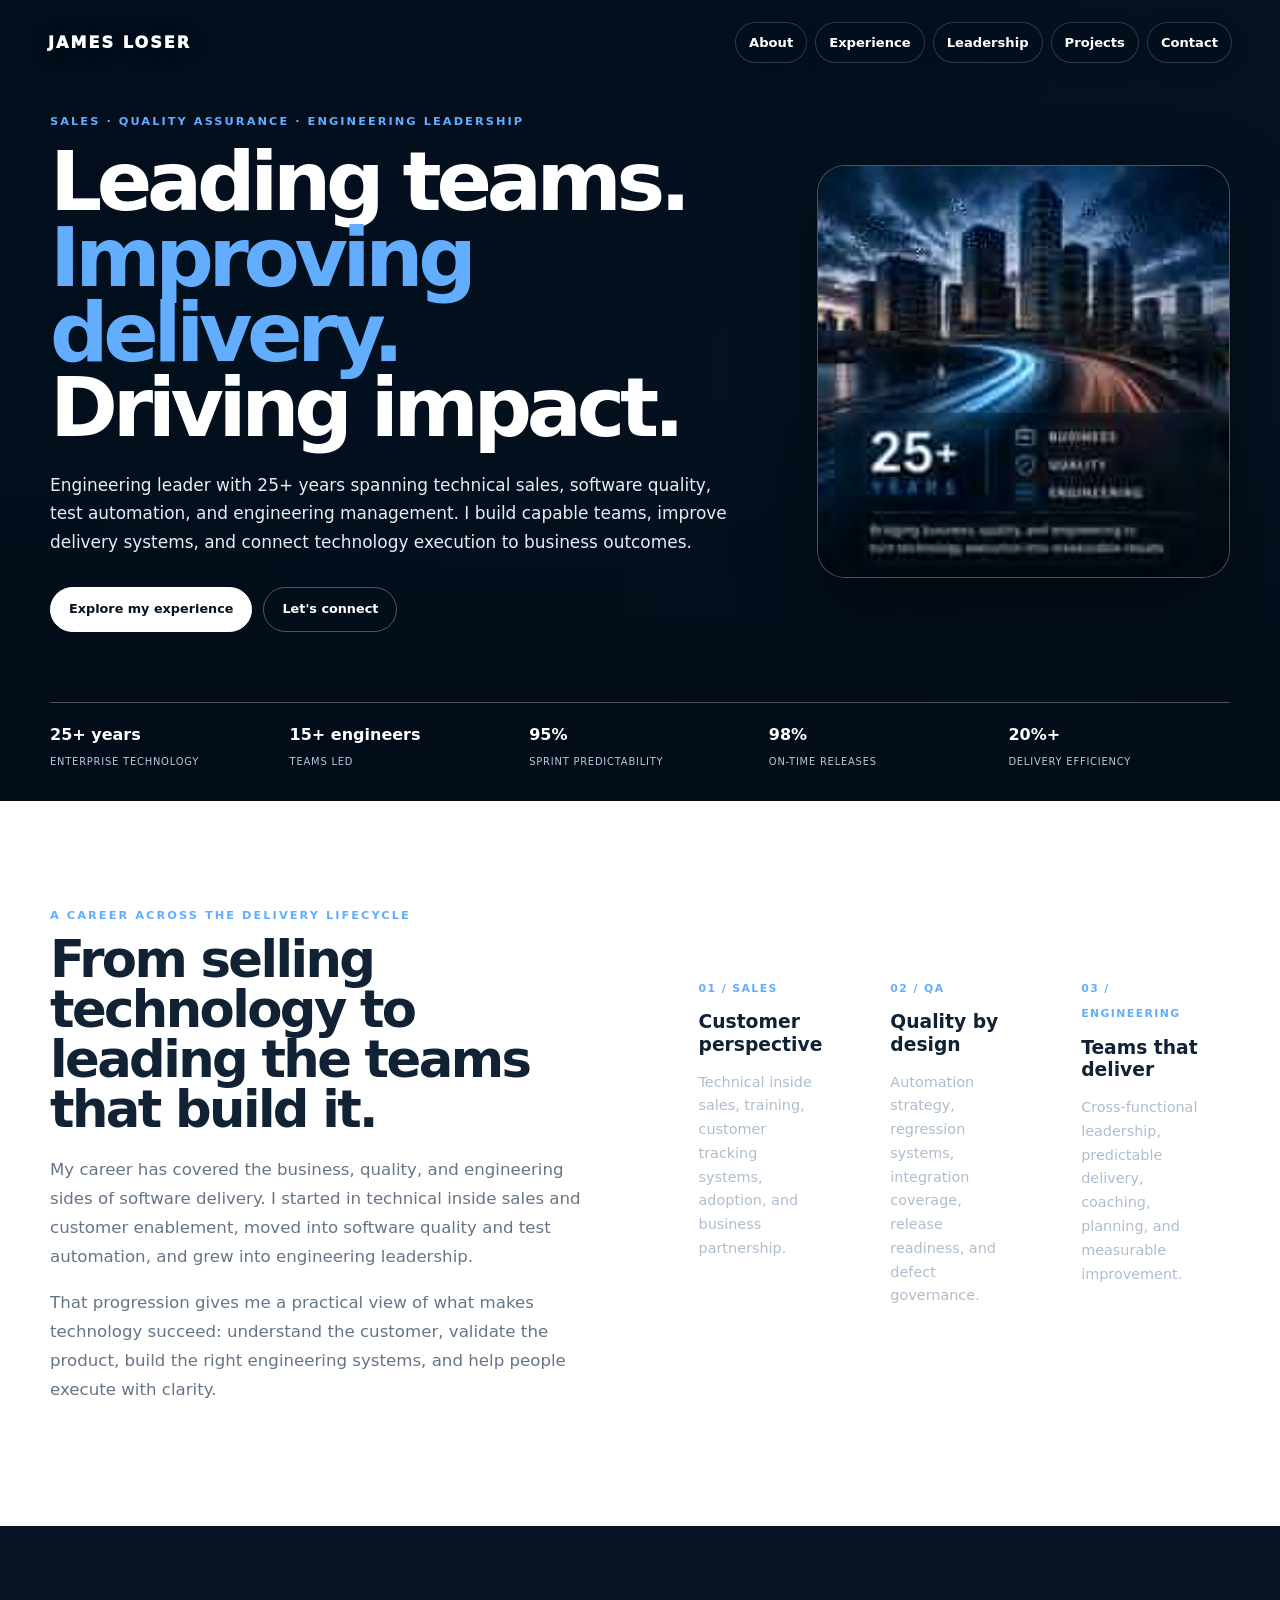
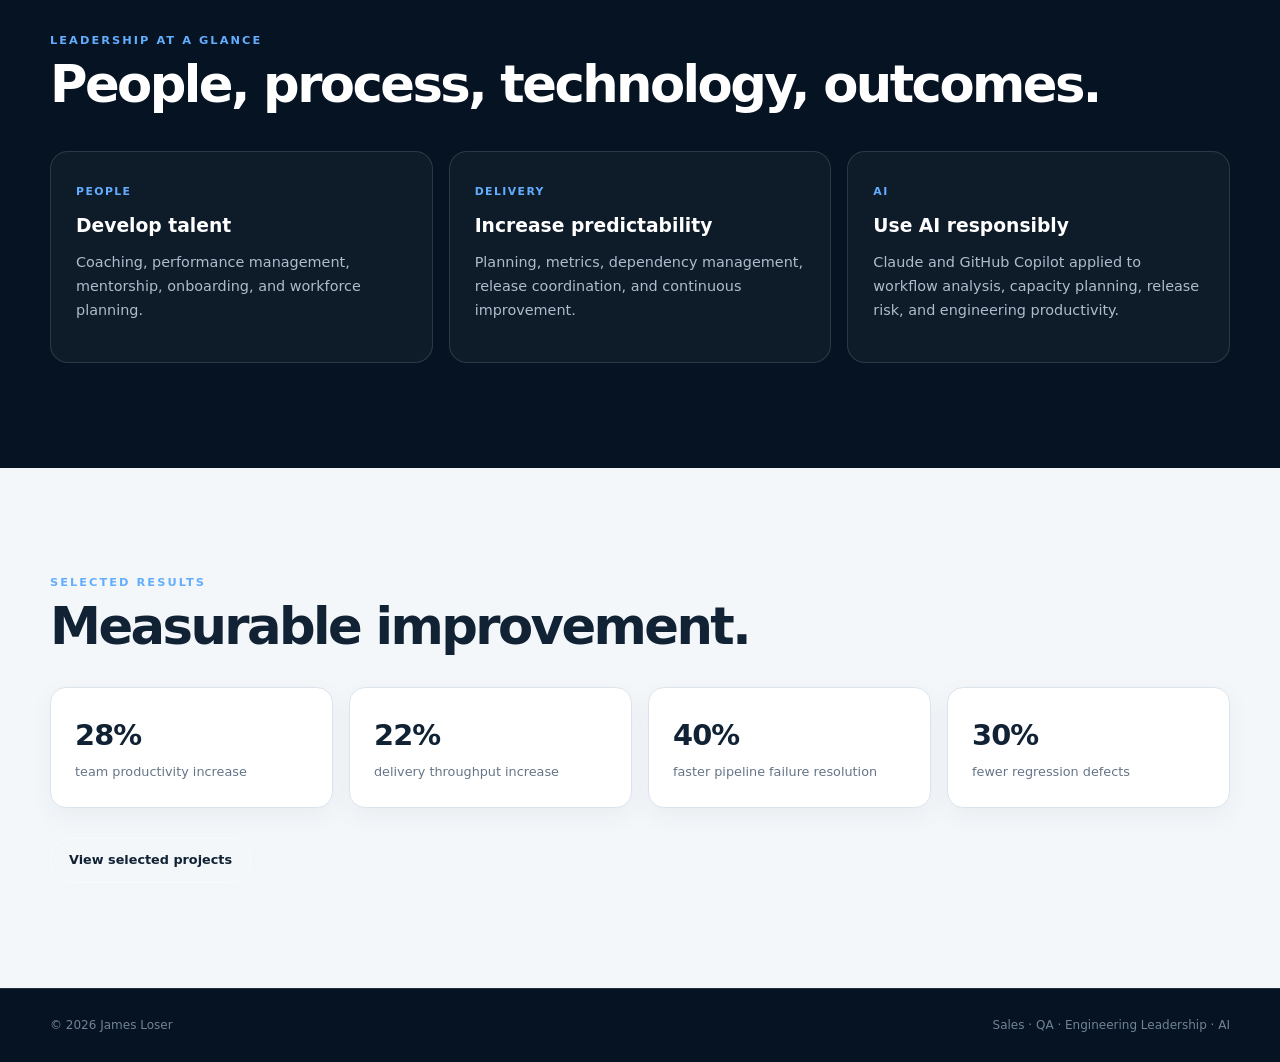
==== commit 01016c70: "Improve hero image rendering and preserve supplied graphic" ====
--- a/index.html
+++ b/index.html
@@ -1 +1 @@
-<!doctype html><html lang="en"><head><meta charset="utf-8"><meta name="viewport" content="width=device-width,initial-scale=1"><title>James Loser | Sales, QA & Engineering Leadership</title><meta name="description" content="James Loser — sales, quality assurance and engineering leader with 25+ years of enterprise software experience."><link rel="stylesheet" href="styles.css"></head><body><header class="hero"><nav class="nav"><a class="brand" href="index.html">JAMES LOSER</a><div class="links"><a href="about.html">About</a><a href="experience.html">Experience</a><a href="leadership.html">Leadership</a><a href="projects.html">Projects</a><a href="contact.html">Contact</a></div></nav><div class="hero-inner"><div class="copy"><div class="eyebrow">Sales · Quality Assurance · Engineering Leadership</div><h1>Leading teams.<br><span>Improving delivery.</span><br>Driving impact.</h1><p>Engineering leader with 25+ years spanning technical sales, software quality, test automation, and engineering management. I build capable teams, improve delivery systems, and connect technology execution to business outcomes.</p><div class="buttons"><a class="btn primary" href="experience.html">Explore my experience</a><a class="btn" href="contact.html">Let's connect</a></div></div><div class="hero-visual" aria-label="James Loser portfolio visual"><div class="visual-image"></div></div></div><div class="metrics"><div class="metric"><strong>25+ years</strong><small>Enterprise technology</small></div><div class="metric"><strong>15+ engineers</strong><small>Teams led</small></div><div class="metric"><strong>95%</strong><small>Sprint predictability</small></div><div class="metric"><strong>98%</strong><small>On-time releases</small></div><div class="metric"><strong>20%+</strong><small>Delivery efficiency</small></div></div></header><main><section><div class="wrap grid2"><div><div class="label">A career across the delivery lifecycle</div><h2 class="title">From selling technology to leading the teams that build it.</h2><p class="lead">My career has covered the business, quality, and engineering sides of software delivery. I started in technical inside sales and customer enablement, moved into software quality and test automation, and grew into engineering leadership.</p><p class="lead">That progression gives me a practical view of what makes technology succeed: understand the customer, validate the product, build the right engineering systems, and help people execute with clarity.</p></div><div class="cards"><article class="card"><b>01 / SALES</b><h3>Customer perspective</h3><p>Technical inside sales, training, customer tracking systems, adoption, and business partnership.</p></article><article class="card"><b>02 / QA</b><h3>Quality by design</h3><p>Automation strategy, regression systems, integration coverage, release readiness, and defect governance.</p></article><article class="card"><b>03 / ENGINEERING</b><h3>Teams that deliver</h3><p>Cross-functional leadership, predictable delivery, coaching, planning, and measurable improvement.</p></article></div></div></section><section class="dark"><div class="wrap"><div class="label">Leadership at a glance</div><h2 class="title">People, process, technology, outcomes.</h2><div class="cards"><article class="card"><b>PEOPLE</b><h3>Develop talent</h3><p>Coaching, performance management, mentorship, onboarding, and workforce planning.</p></article><article class="card"><b>DELIVERY</b><h3>Increase predictability</h3><p>Planning, metrics, dependency management, release coordination, and continuous improvement.</p></article><article class="card"><b>AI</b><h3>Use AI responsibly</h3><p>Claude and GitHub Copilot applied to workflow analysis, capacity planning, release risk, and engineering productivity.</p></article></div></div></section><section class="light"><div class="wrap"><div class="label">Selected results</div><h2 class="title">Measurable improvement.</h2><div class="stat-grid"><div class="stat"><strong>28%</strong><span>team productivity increase</span></div><div class="stat"><strong>22%</strong><span>delivery throughput increase</span></div><div class="stat"><strong>40%</strong><span>faster pipeline failure resolution</span></div><div class="stat"><strong>30%</strong><span>fewer regression defects</span></div></div><div class="buttons"><a class="btn" href="projects.html">View selected projects</a></div></div></section></main><footer class="footer"><div class="footer-inner"><span>© 2026 James Loser</span><span>Sales · QA · Engineering Leadership · AI</span></div></footer></body></html>+<!doctype html><html lang="en"><head><meta charset="UTF-8"><meta name="viewport" content="width=device-width,initial-scale=1"><title>James Loser | Sales, QA & Engineering Leadership</title><meta name="description" content="James Loser — sales, quality assurance and engineering leader with 25+ years of enterprise software experience."><link rel="stylesheet" href="styles.css"></head><body><header class="hero"><nav class="nav"><a class="brand" href="index.html">JAMES LOSER</a><div class="links"><a href="about.html">About</a><a href="experience.html">Experience</a><a href="leadership.html">Leadership</a><a href="projects.html">Projects</a><a href="contact.html">Contact</a></div></nav><div class="hero-inner"><div class="copy"><div class="eyebrow">Sales · Quality Assurance · Engineering Leadership</div><h1>Leading teams.<br><span>Improving delivery.</span><br>Driving impact.</h1><p>Engineering leader with 25+ years spanning technical sales, software quality, test automation, and engineering management. I build capable teams, improve delivery systems, and connect technology execution to business outcomes.</p><div class="buttons"><a class="btn primary" href="experience.html">Explore my experience</a><a class="btn" href="contact.html">Let's connect</a></div></div><div class="hero-visual" aria-label="James Loser portfolio visual" style="width:100%;max-width:460px;flex:0 1 460px;aspect-ratio:486/487;transform:none;"><img src="assets/james-hero.jpg" alt="James Loser — Business, Quality and Engineering Leadership" style="display:block;position:relative;z-index:2;width:100%;height:100%;object-fit:contain;object-position:center;image-rendering:auto;"></div></div><div class="metrics"><div class="metric"><strong>25+ years</strong><small>Enterprise technology</small></div><div class="metric"><strong>15+ engineers</strong><small>Teams led</small></div><div class="metric"><strong>95%</strong><small>Sprint predictability</small></div><div class="metric"><strong>98%</strong><small>On-time releases</small></div><div class="metric"><strong>20%+</strong><small>Delivery efficiency</small></div></div></header><main><section><div class="wrap grid2"><div><div class="label">A career across the delivery lifecycle</div><h2 class="title">From selling technology to leading the teams that build it.</h2><p class="lead">My career has covered the business, quality, and engineering sides of software delivery. I started in technical inside sales and customer enablement, moved into software quality and test automation, and grew into engineering leadership.</p><p class="lead">That progression gives me a practical view of what makes technology succeed: understand the customer, validate the product, build the right engineering systems, and help people execute with clarity.</p></div><div class="cards"><article class="card"><b>01 / SALES</b><h3>Customer perspective</h3><p>Technical inside sales, training, customer tracking systems, adoption, and business partnership.</p></article><article class="card"><b>02 / QA</b><h3>Quality by design</h3><p>Automation strategy, regression systems, integration coverage, release readiness, and defect governance.</p></article><article class="card"><b>03 / ENGINEERING</b><h3>Teams that deliver</h3><p>Cross-functional leadership, predictable delivery, coaching, planning, and measurable improvement.</p></article></div></div></section><section class="dark"><div class="wrap"><div class="label">Leadership at a glance</div><h2 class="title">People, process, technology, outcomes.</h2><div class="cards"><article class="card"><b>PEOPLE</b><h3>Develop talent</h3><p>Coaching, performance management, mentorship, onboarding, and workforce planning.</p></article><article class="card"><b>DELIVERY</b><h3>Increase predictability</h3><p>Planning, metrics, dependency management, release coordination, and continuous improvement.</p></article><article class="card"><b>AI</b><h3>Use AI responsibly</h3><p>Claude and GitHub Copilot applied to workflow analysis, capacity planning, release risk, and engineering productivity.</p></article></div></div></section><section class="light"><div class="wrap"><div class="label">Selected results</div><h2 class="title">Measurable improvement.</h2><div class="stat-grid"><div class="stat"><strong>28%</strong><span>team productivity increase</span></div><div class="stat"><strong>22%</strong><span>delivery throughput increase</span></div><div class="stat"><strong>40%</strong><span>faster pipeline failure resolution</span></div><div class="stat"><strong>30%</strong><span>fewer regression defects</span></div></div><div class="buttons"><a class="btn" href="projects.html">View selected projects</a></div></div></section></main><footer class="footer"><div class="footer-inner"><span>© 2026 James Loser</span><span>Sales · QA · Engineering Leadership · AI</span></div></footer></body></html>
--- a/styles.css
+++ b/styles.css
@@ -1 +1 @@
-:root{--navy:#061322;--navy2:#0b1f33;--blue:#63adff;--blue2:#9dceff;--ink:#102234;--muted:#657587;--line:#dbe4ed;--light:#f4f7fa;--white:#fff;--shadow:0 18px 50px rgba(4,18,32,.10)}*{box-sizing:border-box}html{scroll-behavior:smooth}body{margin:0;font-family:Inter,ui-sans-serif,system-ui,-apple-system,BlinkMacSystemFont,"Segoe UI",sans-serif;color:var(--ink);background:var(--white);line-height:1.6;-webkit-font-smoothing:antialiased}a{color:inherit;text-decoration:none}.nav{position:absolute;top:0;left:0;right:0;z-index:10;max-width:1240px;margin:auto;padding:22px 28px;display:flex;justify-content:space-between;align-items:center;gap:24px;color:#fff}.brand{font-weight:950;letter-spacing:.13em;text-transform:uppercase;white-space:nowrap;font-size:1rem;color:#fff;text-shadow:0 2px 18px rgba(0,0,0,.35)}.brand span{color:#fff}.eyebrow,.label{color:var(--blue)}.links{display:flex;gap:8px;align-items:center;font-size:.82rem;font-weight:800}.links a{padding:9px 13px;border:1px solid rgba(255,255,255,.18);border-radius:999px;background:rgba(2,12,23,.30);box-shadow:0 6px 18px rgba(0,0,0,.12);transition:.2s ease}.links a:hover,.links a:focus-visible{color:#fff;background:rgba(99,173,255,.18);border-color:rgba(99,173,255,.65);transform:translateY(-1px);outline:none}.hero{min-height:800px;position:relative;display:flex;flex-direction:column;color:#fff;overflow:hidden;background:var(--navy)}.hero:before{content:"";position:absolute;inset:0;background:linear-gradient(90deg,rgba(2,15,29,.96) 0%,rgba(2,15,29,.72) 42%,rgba(2,15,29,.18) 100%),url("assets/hero.jpg") center/cover no-repeat;transform:scale(1.01)}.hero:after{content:"";position:absolute;inset:0;background:linear-gradient(180deg,rgba(2,12,23,.22),transparent 48%,rgba(2,12,23,.92) 100%);pointer-events:none}.hero-inner,.metrics{position:relative;z-index:2;width:min(1180px,calc(100% - 56px));margin:auto}.hero-inner{flex:1;display:flex;align-items:center;justify-content:space-between;gap:56px;padding:112px 0 70px}.copy{max-width:730px;position:relative;z-index:3}.eyebrow,.label{font-size:.71rem;font-weight:900;letter-spacing:.18em;text-transform:uppercase}.copy h1{font-size:clamp(3.35rem,6.4vw,6.5rem);line-height:.92;letter-spacing:-.065em;margin:14px 0 25px;text-wrap:balance}.copy h1 span{color:var(--blue)}.copy p{max-width:690px;color:#e5edf5;font-size:1.06rem;line-height:1.7}.buttons{display:flex;gap:11px;flex-wrap:wrap;margin-top:30px}.btn{display:inline-block;padding:11px 18px;border:1px solid rgba(255,255,255,.30);border-radius:999px;font-size:.8rem;font-weight:800;transition:transform .2s ease,background .2s ease,border-color .2s ease}.btn:hover{transform:translateY(-2px);border-color:rgba(255,255,255,.55);background:rgba(255,255,255,.10)}.btn.primary{background:#fff;color:var(--navy);border-color:#fff}.btn.primary:hover{background:#eaf4ff}.hero-visual{position:relative;flex:0 0 390px;width:390px;height:430px;border:1px solid rgba(255,255,255,.28);border-radius:28px;overflow:hidden;background:rgba(5,18,31,.52);box-shadow:0 30px 80px rgba(0,0,0,.38);transform:rotate(2deg)}.hero-visual:before{content:"";position:absolute;inset:0;background:linear-gradient(160deg,rgba(99,173,255,.20),transparent 38%,rgba(2,12,23,.70) 100%);z-index:1}.visual-image{position:absolute;inset:0;background:url("assets/hero.jpg") center/cover no-repeat;filter:saturate(.92) contrast(1.04);transform:scale(1.08)}.visual-overlay{position:absolute;z-index:2;left:25px;right:25px;bottom:24px;padding:22px;border-left:3px solid var(--blue);background:rgba(2,12,23,.70);backdrop-filter:blur(8px);border-radius:0 14px 14px 0}.visual-overlay span{display:block;color:var(--blue);font-size:.67rem;font-weight:900;letter-spacing:.18em}.visual-overlay strong{display:block;margin-top:6px;font-size:1.12rem;line-height:1.25}.visual-overlay small{display:block;margin-top:7px;color:#c5d2df;font-size:.78rem;line-height:1.45}.metrics{border-top:1px solid rgba(255,255,255,.28);padding:19px 0 28px;display:grid;grid-template-columns:repeat(5,1fr);gap:18px}.metric strong{display:block;font-size:1rem}.metric small{color:#b9c9d8;text-transform:uppercase;letter-spacing:.08em;font-size:.62rem}.metric{min-width:0}section{padding:105px 28px}.wrap{max-width:1180px;margin:auto}.section-head{max-width:760px}.title{font-size:clamp(2.35rem,4vw,4rem);line-height:.98;letter-spacing:-.05em;margin:10px 0 20px;text-wrap:balance}.lead{color:var(--muted);max-width:760px;font-size:1.04rem;line-height:1.75}.dark{background:var(--navy);color:#fff}.dark .lead{color:#adbdcd}.grid2{display:grid;grid-template-columns:1fr 1fr;gap:65px;align-items:start}.cards{display:grid;grid-template-columns:repeat(3,1fr);gap:16px;margin-top:42px}.card{border:1px solid rgba(255,255,255,.13);background:rgba(255,255,255,.035);border-radius:18px;padding:25px;transition:transform .2s ease,border-color .2s ease,background .2s ease}.card:hover{transform:translateY(-4px);border-color:rgba(99,173,255,.42);background:rgba(255,255,255,.06)}.card b{color:var(--blue);font-size:.68rem;letter-spacing:.13em}.card h3{margin:12px 0 7px;line-height:1.2}.card p{color:#aebdcd;font-size:.9rem;line-height:1.65}.light{background:var(--light)}.stat-grid{display:grid;grid-template-columns:repeat(4,1fr);gap:16px;margin-top:35px}.stat{border:1px solid var(--line);background:#fff;border-radius:16px;padding:24px;box-shadow:0 8px 25px rgba(10,31,50,.05)}.stat strong{display:block;font-size:1.8rem;letter-spacing:-.03em}.stat span{color:var(--muted);font-size:.8rem}.timeline{margin-top:45px;border-left:2px solid #cfdbe6;padding-left:30px}.role{position:relative;margin:0 0 48px}.role:last-child{margin-bottom:0}.role:before{content:"";position:absolute;width:11px;height:11px;border-radius:50%;background:var(--blue);left:-37px;top:8px;box-shadow:0 0 0 5px var(--white)}.role h3{margin:0;font-size:1.35rem;line-height:1.25}.role .meta{color:#6b7b8b;font-size:.86rem;margin:5px 0 12px}.role ul{margin:8px 0 0;padding-left:20px;color:#4f6173}.role li{margin:6px 0}.tags{margin-top:15px}.tag{display:inline-block;border:1px solid #cfdae5;color:#315b83;background:#fff;border-radius:999px;padding:4px 9px;font-size:.68rem;margin:3px}.contact{background:var(--navy);color:#fff}.contact-box{border:1px solid rgba(255,255,255,.14);border-radius:22px;padding:44px;display:flex;justify-content:space-between;gap:35px;align-items:center;background:linear-gradient(135deg,rgba(255,255,255,.045),rgba(255,255,255,.015))}.contact-box p{color:#aebdcd;max-width:700px}.contact-links{display:flex;gap:10px;flex-wrap:wrap}.contact-links a{border:1px solid rgba(255,255,255,.18);padding:10px 14px;border-radius:999px;font-size:.82rem;transition:.2s ease}.contact-links a:hover{border-color:var(--blue);color:var(--blue)}.page-hero{position:relative;background:linear-gradient(135deg,var(--navy),var(--navy2));color:#fff;padding:160px 28px 85px;overflow:hidden}.page-hero:after{content:"";position:absolute;width:500px;height:500px;border-radius:50%;right:-180px;top:-250px;background:radial-gradient(circle,rgba(99,173,255,.18),transparent 68%);pointer-events:none}.page-hero .wrap{position:relative;z-index:1}.page-hero h1{font-size:clamp(3rem,6vw,5.5rem);line-height:.94;letter-spacing:-.06em;margin:10px 0 20px;text-wrap:balance}.page-hero p{max-width:720px;color:#b9c9d8;font-size:1.05rem}.footer{border-top:1px solid rgba(255,255,255,.12);background:var(--navy);color:#718396;padding:27px 28px;font-size:.75rem}.footer-inner{max-width:1180px;margin:auto;display:flex;justify-content:space-between;gap:20px}.mobile-menu{display:none}@media(max-width:1050px){.hero-inner{gap:35px}.hero-visual{flex-basis:340px;width:340px;height:390px}.copy h1{font-size:clamp(3.1rem,6.2vw,5.6rem)}}@media(max-width:900px){.nav{padding:20px 22px;flex-wrap:wrap}.nav .links{flex:1 0 100%;justify-content:flex-end}.hero-inner,.metrics{width:min(100% - 44px,1180px)}.hero{min-height:780px}.hero-inner{align-items:center}.hero-visual{flex-basis:300px;width:300px;height:360px}.grid2{grid-template-columns:1fr;gap:30px}.cards{grid-template-columns:1fr 1fr}.metrics{grid-template-columns:repeat(3,1fr)}}@media(max-width:760px){.hero-inner{flex-direction:column;align-items:stretch;padding-top:145px;padding-bottom:45px}.copy{max-width:none}.hero-visual{width:100%;height:300px;flex:none;transform:rotate(0)}.visual-overlay{left:18px;right:18px;bottom:18px;padding:17px}.hero{min-height:auto}.metrics{margin-top:0}}@media(max-width:650px){.nav{padding:17px 18px;gap:10px}.nav .links{justify-content:flex-start;gap:3px;overflow-x:auto;white-space:nowrap;scrollbar-width:none;padding-bottom:2px}.nav .links::-webkit-scrollbar{display:none}.nav .links a{font-size:.68rem;padding:7px 9px}.hero-inner{padding-top:145px;padding-bottom:55px}.hero-visual{height:260px}.copy h1{font-size:clamp(3rem,14vw,4.4rem)}.copy p{font-size:.97rem}.metrics{grid-template-columns:repeat(2,1fr);gap:14px;padding-bottom:24px}.cards{grid-template-columns:1fr}.stat-grid{grid-template-columns:1fr 1fr}.contact-box{padding:30px 24px;align-items:flex-start}.page-hero{padding:145px 20px 65px}section{padding:78px 20px}.wrap{width:100%}}@media(max-width:430px){.brand{font-size:.82rem}.nav .links{flex-basis:100%}.hero-inner{width:calc(100% - 36px)}.metrics{width:calc(100% - 36px);gap:10px}.metric strong{font-size:.9rem}.metric small{font-size:.57rem}.stat-grid{grid-template-columns:1fr}.footer{padding:24px 20px}.footer-inner{flex-direction:column;gap:7px}.buttons .btn{width:100%;text-align:center}.contact-links a{width:100%;text-align:center}}+:root{--navy:#061322;--navy2:#0b1f33;--blue:#63adff;--blue2:#9dceff;--ink:#102234;--muted:#657587;--line:#dbe4ed;--light:#f4f7fa;--white:#fff;--shadow:0 18px 50px rgba(4,18,32,.10)}*{box-sizing:border-box}html{scroll-behavior:smooth}body{margin:0;font-family:Inter,ui-sans-serif,system-ui,-apple-system,BlinkMacSystemFont,"Segoe UI",sans-serif;color:var(--ink);background:var(--white);line-height:1.6;-webkit-font-smoothing:antialiased}a{color:inherit;text-decoration:none}.nav{position:absolute;top:0;left:0;right:0;z-index:10;max-width:1240px;margin:auto;padding:22px 28px;display:flex;justify-content:space-between;align-items:center;gap:24px;color:#fff}.brand{font-weight:950;letter-spacing:.13em;text-transform:uppercase;white-space:nowrap;font-size:1rem;color:#fff;text-shadow:0 2px 18px rgba(0,0,0,.35)}.brand span{color:#fff}.eyebrow,.label{color:var(--blue)}.links{display:flex;gap:8px;align-items:center;font-size:.82rem;font-weight:800}.links a{padding:9px 13px;border:1px solid rgba(255,255,255,.18);border-radius:999px;background:rgba(2,12,23,.30);box-shadow:0 6px 18px rgba(0,0,0,.12);transition:.2s ease}.links a:hover,.links a:focus-visible{color:#fff;background:rgba(99,173,255,.18);border-color:rgba(99,173,255,.65);transform:translateY(-1px);outline:none}.hero{min-height:800px;position:relative;display:flex;flex-direction:column;color:#fff;overflow:hidden;background:var(--navy)}.hero:before{content:"";position:absolute;inset:0;background:linear-gradient(90deg,rgba(2,15,29,.96) 0%,rgba(2,15,29,.72) 42%,rgba(2,15,29,.18) 100%),url("assets/hero.jpg") center/cover no-repeat;transform:scale(1.01)}.hero:after{content:"";position:absolute;inset:0;background:linear-gradient(180deg,rgba(2,12,23,.22),transparent 48%,rgba(2,12,23,.92) 100%);pointer-events:none}.hero-inner,.metrics{position:relative;z-index:2;width:min(1180px,calc(100% - 56px));margin:auto}.hero-inner{flex:1;display:flex;align-items:center;justify-content:space-between;gap:56px;padding:112px 0 70px}.copy{max-width:730px;position:relative;z-index:3}.eyebrow,.label{font-size:.71rem;font-weight:900;letter-spacing:.18em;text-transform:uppercase}.copy h1{font-size:clamp(3.35rem,6.4vw,6.5rem);line-height:.92;letter-spacing:-.065em;margin:14px 0 25px;text-wrap:balance}.copy h1 span{color:var(--blue)}.copy p{max-width:690px;color:#e5edf5;font-size:1.06rem;line-height:1.7}.buttons{display:flex;gap:11px;flex-wrap:wrap;margin-top:30px}.btn{display:inline-block;padding:11px 18px;border:1px solid rgba(255,255,255,.30);border-radius:999px;font-size:.8rem;font-weight:800;transition:transform .2s ease,background .2s ease,border-color .2s ease}.btn:hover{transform:translateY(-2px);border-color:rgba(255,255,255,.55);background:rgba(255,255,255,.10)}.btn.primary{background:#fff;color:var(--navy);border-color:#fff}.btn.primary:hover{background:#eaf4ff}.hero-visual{position:relative;flex:0 0 390px;width:390px;aspect-ratio:400/401;height:auto;border:1px solid rgba(255,255,255,.28);border-radius:28px;overflow:hidden;background:#061322;box-shadow:0 30px 80px rgba(0,0,0,.38);transform:rotate(2deg)}.hero-visual:before{content:"";position:absolute;inset:0;background:linear-gradient(160deg,rgba(99,173,255,.08),transparent 42%,rgba(2,12,23,.18) 100%);z-index:1;pointer-events:none}.visual-image{position:absolute;inset:0;background:url("assets/james-hero.jpg") center/contain no-repeat;background-color:#061322}.metrics{border-top:1px solid rgba(255,255,255,.28);padding:19px 0 28px;display:grid;grid-template-columns:repeat(5,1fr);gap:18px}.metric strong{display:block;font-size:1rem}.metric small{color:#b9c9d8;text-transform:uppercase;letter-spacing:.08em;font-size:.62rem}.metric{min-width:0}section{padding:105px 28px}.wrap{max-width:1180px;margin:auto}.section-head{max-width:760px}.title{font-size:clamp(2.35rem,4vw,4rem);line-height:.98;letter-spacing:-.05em;margin:10px 0 20px;text-wrap:balance}.lead{color:var(--muted);max-width:760px;font-size:1.04rem;line-height:1.75}.dark{background:var(--navy);color:#fff}.dark .lead{color:#adbdcd}.grid2{display:grid;grid-template-columns:1fr 1fr;gap:65px;align-items:start}.cards{display:grid;grid-template-columns:repeat(3,1fr);gap:16px;margin-top:42px}.card{border:1px solid rgba(255,255,255,.13);background:rgba(255,255,255,.035);border-radius:18px;padding:25px;transition:transform .2s ease,border-color .2s ease,background .2s ease}.card:hover{transform:translateY(-4px);border-color:rgba(99,173,255,.42);background:rgba(255,255,255,.06)}.card b{color:var(--blue);font-size:.68rem;letter-spacing:.13em}.card h3{margin:12px 0 7px;line-height:1.2}.card p{color:#aebdcd;font-size:.9rem;line-height:1.65}.light{background:var(--light)}.stat-grid{display:grid;grid-template-columns:repeat(4,1fr);gap:16px;margin-top:35px}.stat{border:1px solid var(--line);background:#fff;border-radius:16px;padding:24px;box-shadow:0 8px 25px rgba(10,31,50,.05)}.stat strong{display:block;font-size:1.8rem;letter-spacing:-.03em}.stat span{color:var(--muted);font-size:.8rem}.timeline{margin-top:45px;border-left:2px solid #cfdbe6;padding-left:30px}.role{position:relative;margin:0 0 48px}.role:last-child{margin-bottom:0}.role:before{content:"";position:absolute;width:11px;height:11px;border-radius:50%;background:var(--blue);left:-37px;top:8px;box-shadow:0 0 0 5px var(--white)}.role h3{margin:0;font-size:1.35rem;line-height:1.25}.role .meta{color:#6b7b8b;font-size:.86rem;margin:5px 0 12px}.role ul{margin:8px 0 0;padding-left:20px;color:#4f6173}.role li{margin:6px 0}.tags{margin-top:15px}.tag{display:inline-block;border:1px solid #cfdae5;color:#315b83;background:#fff;border-radius:999px;padding:4px 9px;font-size:.68rem;margin:3px}.contact{background:var(--navy);color:#fff}.contact-box{border:1px solid rgba(255,255,255,.14);border-radius:22px;padding:44px;display:flex;justify-content:space-between;gap:35px;align-items:center;background:linear-gradient(135deg,rgba(255,255,255,.045),rgba(255,255,255,.015))}.contact-box p{color:#aebdcd;max-width:700px}.contact-links{display:flex;gap:10px;flex-wrap:wrap}.contact-links a{border:1px solid rgba(255,255,255,.18);padding:10px 14px;border-radius:999px;font-size:.82rem;transition:.2s ease}.contact-links a:hover{border-color:var(--blue);color:var(--blue)}.page-hero{position:relative;background:linear-gradient(135deg,var(--navy),var(--navy2));color:#fff;padding:160px 28px 85px;overflow:hidden}.page-hero:after{content:"";position:absolute;width:500px;height:500px;border-radius:50%;right:-180px;top:-250px;background:radial-gradient(circle,rgba(99,173,255,.18),transparent 68%);pointer-events:none}.page-hero .wrap{position:relative;z-index:1}.page-hero h1{font-size:clamp(3rem,6vw,5.5rem);line-height:.94;letter-spacing:-.06em;margin:10px 0 20px;text-wrap:balance}.page-hero p{max-width:720px;color:#b9c9d8;font-size:1.05rem}.footer{border-top:1px solid rgba(255,255,255,.12);background:var(--navy);color:#718396;padding:27px 28px;font-size:.75rem}.footer-inner{max-width:1180px;margin:auto;display:flex;justify-content:space-between;gap:20px}.mobile-menu{display:none}@media(max-width:1050px){.hero-inner{gap:35px}.hero-visual{flex-basis:340px;width:340px}.copy h1{font-size:clamp(3.1rem,6.2vw,5.6rem)}}@media(max-width:900px){.nav{padding:20px 22px;flex-wrap:wrap}.nav .links{flex:1 0 100%;justify-content:flex-end}.hero-inner,.metrics{width:min(100% - 44px,1180px)}.hero{min-height:780px}.hero-inner{align-items:center}.hero-visual{flex-basis:300px;width:300px}.grid2{grid-template-columns:1fr;gap:30px}.cards{grid-template-columns:1fr 1fr}.metrics{grid-template-columns:repeat(3,1fr)}}@media(max-width:760px){.hero-inner{flex-direction:column;align-items:stretch;padding-top:145px;padding-bottom:45px}.copy{max-width:none}.hero-visual{width:100%;height:auto;flex:none;transform:rotate(0)}.hero{min-height:auto}.metrics{margin-top:0}}@media(max-width:650px){.nav{padding:17px 18px;gap:10px}.nav .links{justify-content:flex-start;gap:3px;overflow-x:auto;white-space:nowrap;scrollbar-width:none;padding-bottom:2px}.nav .links::-webkit-scrollbar{display:none}.nav .links a{font-size:.68rem;padding:7px 9px}.hero-inner{padding-top:145px;padding-bottom:55px}.copy h1{font-size:clamp(3rem,14vw,4.4rem)}.copy p{font-size:.97rem}.metrics{grid-template-columns:repeat(2,1fr);gap:14px;padding-bottom:24px}.cards{grid-template-columns:1fr}.stat-grid{grid-template-columns:1fr 1fr}.contact-box{padding:30px 24px;align-items:flex-start}.page-hero{padding:145px 20px 65px}section{padding:78px 20px}.wrap{width:100%}}@media(max-width:430px){.brand{font-size:.82rem}.nav .links{flex-basis:100%}.hero-inner{width:calc(100% - 36px)}.metrics{width:calc(100% - 36px);gap:10px}.metric strong{font-size:.9rem}.metric small{font-size:.57rem}.stat-grid{grid-template-columns:1fr}.footer{padding:24px 20px}.footer-inner{flex-direction:column;gap:7px}.buttons .btn{width:100%;text-align:center}.contact-links a{width:100%;text-align:center}}
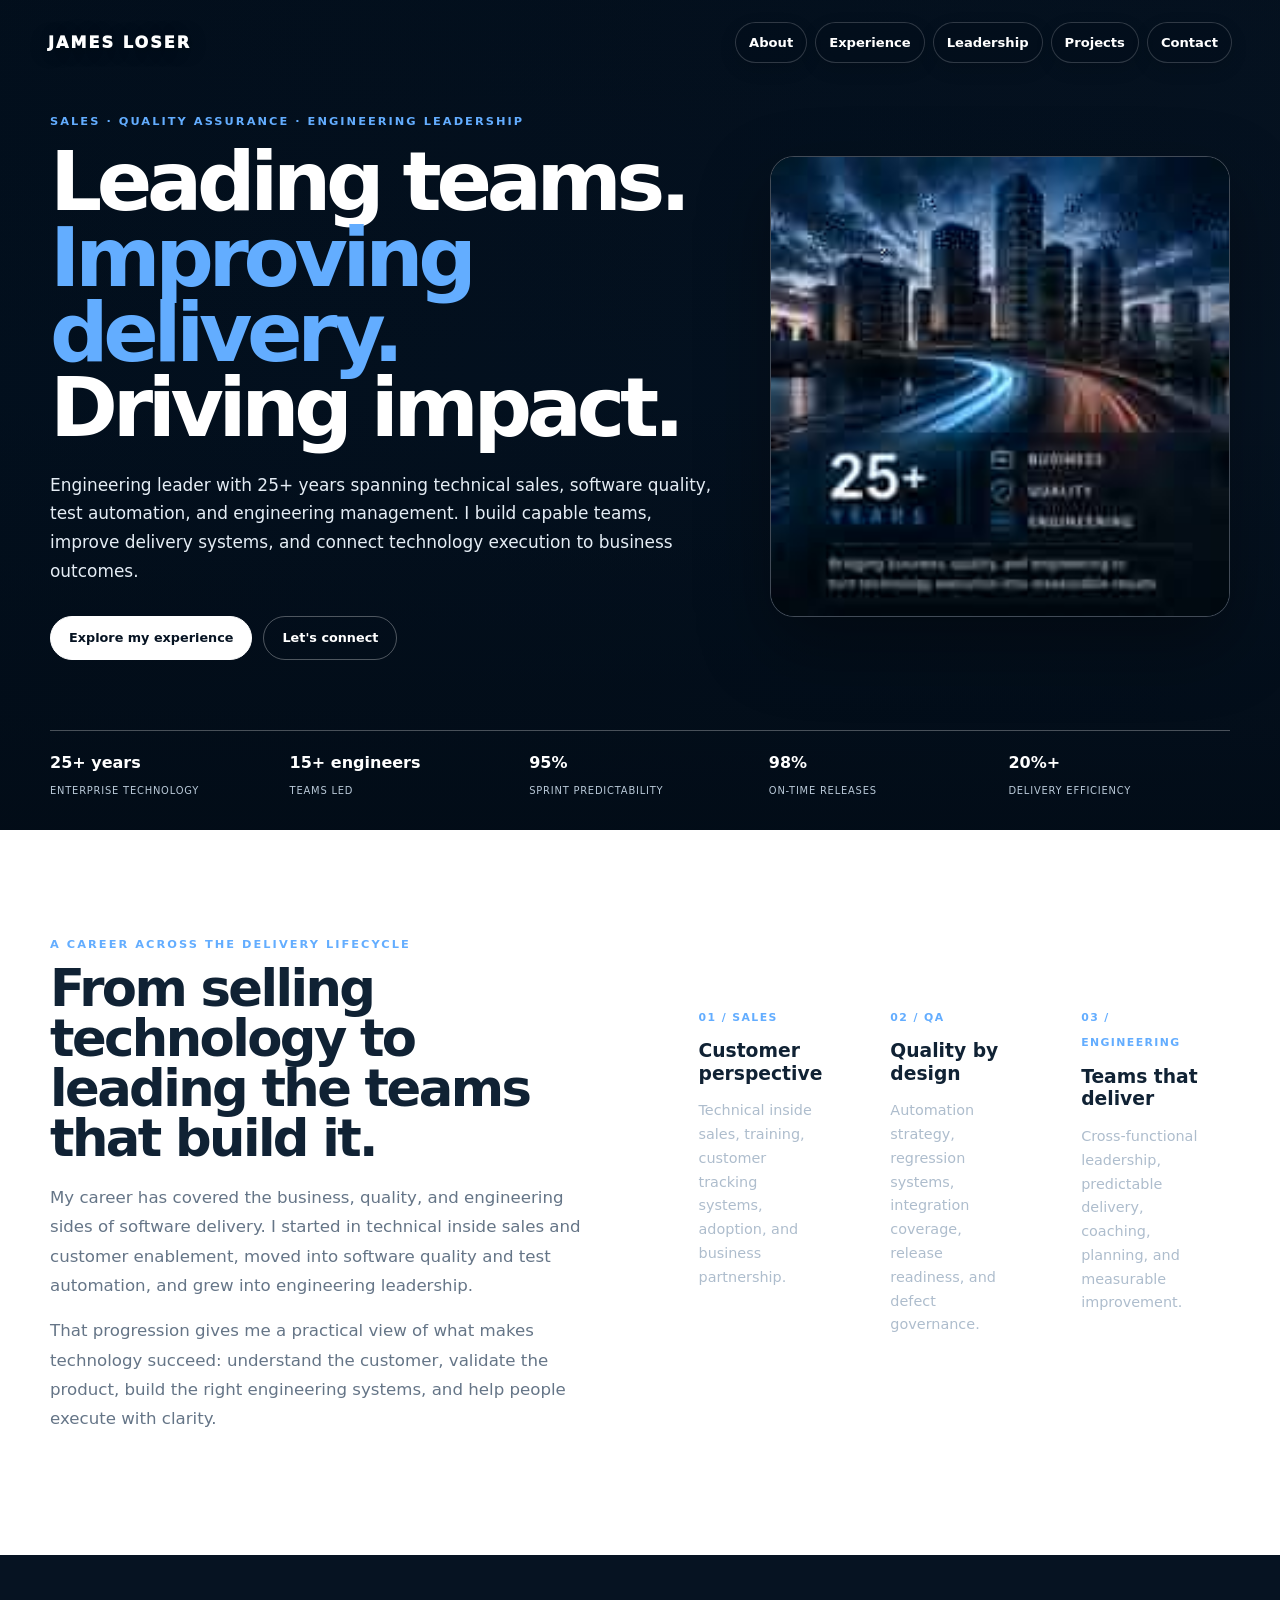
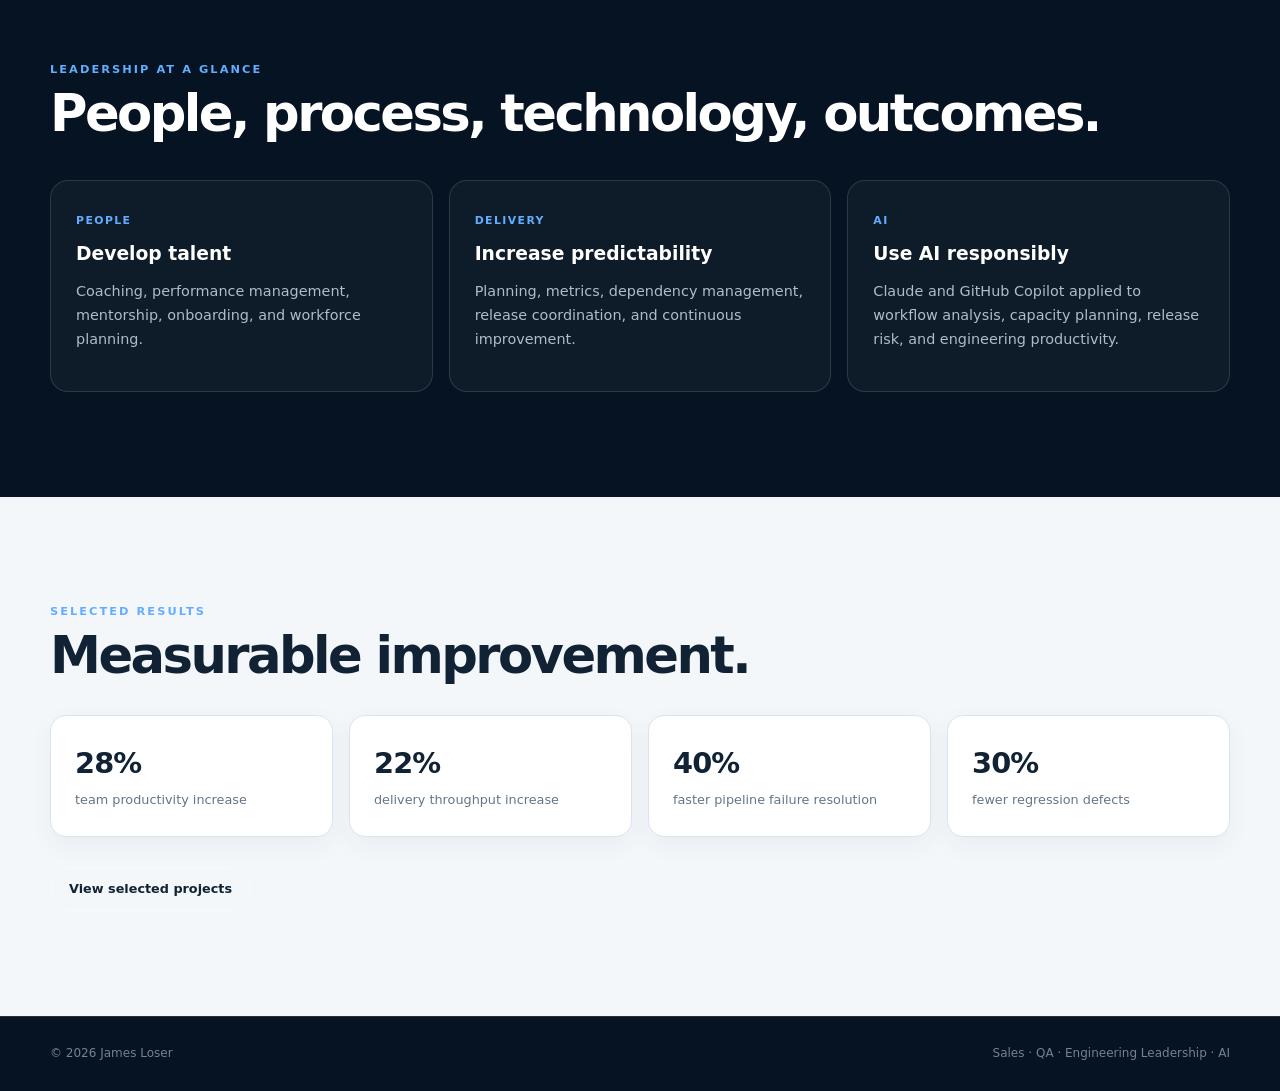
==== commit 14a9e969: "Load hero image quality refinement stylesheet" ====
--- a/index.html
+++ b/index.html
@@ -1 +1 @@
-<!doctype html><html lang="en"><head><meta charset="UTF-8"><meta name="viewport" content="width=device-width,initial-scale=1"><title>James Loser | Sales, QA & Engineering Leadership</title><meta name="description" content="James Loser — sales, quality assurance and engineering leader with 25+ years of enterprise software experience."><link rel="stylesheet" href="styles.css"></head><body><header class="hero"><nav class="nav"><a class="brand" href="index.html">JAMES LOSER</a><div class="links"><a href="about.html">About</a><a href="experience.html">Experience</a><a href="leadership.html">Leadership</a><a href="projects.html">Projects</a><a href="contact.html">Contact</a></div></nav><div class="hero-inner"><div class="copy"><div class="eyebrow">Sales · Quality Assurance · Engineering Leadership</div><h1>Leading teams.<br><span>Improving delivery.</span><br>Driving impact.</h1><p>Engineering leader with 25+ years spanning technical sales, software quality, test automation, and engineering management. I build capable teams, improve delivery systems, and connect technology execution to business outcomes.</p><div class="buttons"><a class="btn primary" href="experience.html">Explore my experience</a><a class="btn" href="contact.html">Let's connect</a></div></div><div class="hero-visual" aria-label="James Loser portfolio visual" style="width:100%;max-width:460px;flex:0 1 460px;aspect-ratio:486/487;transform:none;"><img src="assets/james-hero.jpg" alt="James Loser — Business, Quality and Engineering Leadership" style="display:block;position:relative;z-index:2;width:100%;height:100%;object-fit:contain;object-position:center;image-rendering:auto;"></div></div><div class="metrics"><div class="metric"><strong>25+ years</strong><small>Enterprise technology</small></div><div class="metric"><strong>15+ engineers</strong><small>Teams led</small></div><div class="metric"><strong>95%</strong><small>Sprint predictability</small></div><div class="metric"><strong>98%</strong><small>On-time releases</small></div><div class="metric"><strong>20%+</strong><small>Delivery efficiency</small></div></div></header><main><section><div class="wrap grid2"><div><div class="label">A career across the delivery lifecycle</div><h2 class="title">From selling technology to leading the teams that build it.</h2><p class="lead">My career has covered the business, quality, and engineering sides of software delivery. I started in technical inside sales and customer enablement, moved into software quality and test automation, and grew into engineering leadership.</p><p class="lead">That progression gives me a practical view of what makes technology succeed: understand the customer, validate the product, build the right engineering systems, and help people execute with clarity.</p></div><div class="cards"><article class="card"><b>01 / SALES</b><h3>Customer perspective</h3><p>Technical inside sales, training, customer tracking systems, adoption, and business partnership.</p></article><article class="card"><b>02 / QA</b><h3>Quality by design</h3><p>Automation strategy, regression systems, integration coverage, release readiness, and defect governance.</p></article><article class="card"><b>03 / ENGINEERING</b><h3>Teams that deliver</h3><p>Cross-functional leadership, predictable delivery, coaching, planning, and measurable improvement.</p></article></div></div></section><section class="dark"><div class="wrap"><div class="label">Leadership at a glance</div><h2 class="title">People, process, technology, outcomes.</h2><div class="cards"><article class="card"><b>PEOPLE</b><h3>Develop talent</h3><p>Coaching, performance management, mentorship, onboarding, and workforce planning.</p></article><article class="card"><b>DELIVERY</b><h3>Increase predictability</h3><p>Planning, metrics, dependency management, release coordination, and continuous improvement.</p></article><article class="card"><b>AI</b><h3>Use AI responsibly</h3><p>Claude and GitHub Copilot applied to workflow analysis, capacity planning, release risk, and engineering productivity.</p></article></div></div></section><section class="light"><div class="wrap"><div class="label">Selected results</div><h2 class="title">Measurable improvement.</h2><div class="stat-grid"><div class="stat"><strong>28%</strong><span>team productivity increase</span></div><div class="stat"><strong>22%</strong><span>delivery throughput increase</span></div><div class="stat"><strong>40%</strong><span>faster pipeline failure resolution</span></div><div class="stat"><strong>30%</strong><span>fewer regression defects</span></div></div><div class="buttons"><a class="btn" href="projects.html">View selected projects</a></div></div></section></main><footer class="footer"><div class="footer-inner"><span>© 2026 James Loser</span><span>Sales · QA · Engineering Leadership · AI</span></div></footer></body></html>+<!doctype html><html lang="en"><head><meta charset="UTF-8"><meta name="viewport" content="width=device-width,initial-scale=1"><title>James Loser | Sales, QA & Engineering Leadership</title><meta name="description" content="James Loser — sales, quality assurance and engineering leader with 25+ years of enterprise software experience."><link rel="stylesheet" href="styles.css"><link rel="stylesheet" href="hero-fix.css"></head><body><header class="hero"><nav class="nav"><a class="brand" href="index.html">JAMES LOSER</a><div class="links"><a href="about.html">About</a><a href="experience.html">Experience</a><a href="leadership.html">Leadership</a><a href="projects.html">Projects</a><a href="contact.html">Contact</a></div></nav><div class="hero-inner"><div class="copy"><div class="eyebrow">Sales · Quality Assurance · Engineering Leadership</div><h1>Leading teams.<br><span>Improving delivery.</span><br>Driving impact.</h1><p>Engineering leader with 25+ years spanning technical sales, software quality, test automation, and engineering management. I build capable teams, improve delivery systems, and connect technology execution to business outcomes.</p><div class="buttons"><a class="btn primary" href="experience.html">Explore my experience</a><a class="btn" href="contact.html">Let's connect</a></div></div><div class="hero-visual" aria-label="James Loser portfolio visual"><div class="visual-image"></div></div></div><div class="metrics"><div class="metric"><strong>25+ years</strong><small>Enterprise technology</small></div><div class="metric"><strong>15+ engineers</strong><small>Teams led</small></div><div class="metric"><strong>95%</strong><small>Sprint predictability</small></div><div class="metric"><strong>98%</strong><small>On-time releases</small></div><div class="metric"><strong>20%+</strong><small>Delivery efficiency</small></div></div></header><main><section><div class="wrap grid2"><div><div class="label">A career across the delivery lifecycle</div><h2 class="title">From selling technology to leading the teams that build it.</h2><p class="lead">My career has covered the business, quality, and engineering sides of software delivery. I started in technical inside sales and customer enablement, moved into software quality and test automation, and grew into engineering leadership.</p><p class="lead">That progression gives me a practical view of what makes technology succeed: understand the customer, validate the product, build the right engineering systems, and help people execute with clarity.</p></div><div class="cards"><article class="card"><b>01 / SALES</b><h3>Customer perspective</h3><p>Technical inside sales, training, customer tracking systems, adoption, and business partnership.</p></article><article class="card"><b>02 / QA</b><h3>Quality by design</h3><p>Automation strategy, regression systems, integration coverage, release readiness, and defect governance.</p></article><article class="card"><b>03 / ENGINEERING</b><h3>Teams that deliver</h3><p>Cross-functional leadership, predictable delivery, coaching, planning, and measurable improvement.</p></article></div></div></section><section class="dark"><div class="wrap"><div class="label">Leadership at a glance</div><h2 class="title">People, process, technology, outcomes.</h2><div class="cards"><article class="card"><b>PEOPLE</b><h3>Develop talent</h3><p>Coaching, performance management, mentorship, onboarding, and workforce planning.</p></article><article class="card"><b>DELIVERY</b><h3>Increase predictability</h3><p>Planning, metrics, dependency management, release coordination, and continuous improvement.</p></article><article class="card"><b>AI</b><h3>Use AI responsibly</h3><p>Claude and GitHub Copilot applied to workflow analysis, capacity planning, release risk, and engineering productivity.</p></article></div></div></section><section class="light"><div class="wrap"><div class="label">Selected results</div><h2 class="title">Measurable improvement.</h2><div class="stat-grid"><div class="stat"><strong>28%</strong><span>team productivity increase</span></div><div class="stat"><strong>22%</strong><span>delivery throughput increase</span></div><div class="stat"><strong>40%</strong><span>faster pipeline failure resolution</span></div><div class="stat"><strong>30%</strong><span>fewer regression defects</span></div></div><div class="buttons"><a class="btn" href="projects.html">View selected projects</a></div></div></section></main><footer class="footer"><div class="footer-inner"><span>© 2026 James Loser</span><span>Sales · QA · Engineering Leadership · AI</span></div></footer></body></html>
--- a/hero-fix.css
+++ b/hero-fix.css
@@ -0,0 +1,44 @@
+/* Hero image quality refinement */
+.hero-visual{
+  flex:0 0 460px;
+  width:460px;
+  aspect-ratio:486 / 487;
+  height:auto;
+  border-radius:24px;
+  overflow:hidden;
+  background:#061322;
+  border:1px solid rgba(255,255,255,.24);
+  box-shadow:0 28px 70px rgba(0,0,0,.34);
+  transform:none;
+}
+.hero-visual:before{display:none}
+.visual-image{
+  position:absolute;
+  inset:0;
+  background-image:url("assets/james-hero.jpg");
+  background-position:center;
+  background-repeat:no-repeat;
+  background-size:100% 100%;
+  background-color:#061322;
+  filter:none;
+  transform:none;
+}
+@media(max-width:1050px){
+  .hero-inner{gap:38px}
+  .hero-visual{flex-basis:400px;width:400px}
+}
+@media(max-width:900px){
+  .hero-visual{flex-basis:360px;width:360px}
+}
+@media(max-width:760px){
+  .hero-visual{
+    width:100%;
+    max-width:460px;
+    height:auto;
+    aspect-ratio:486 / 487;
+    margin:0 auto;
+  }
+}
+@media(max-width:430px){
+  .hero-visual{width:100%;max-width:360px}
+}
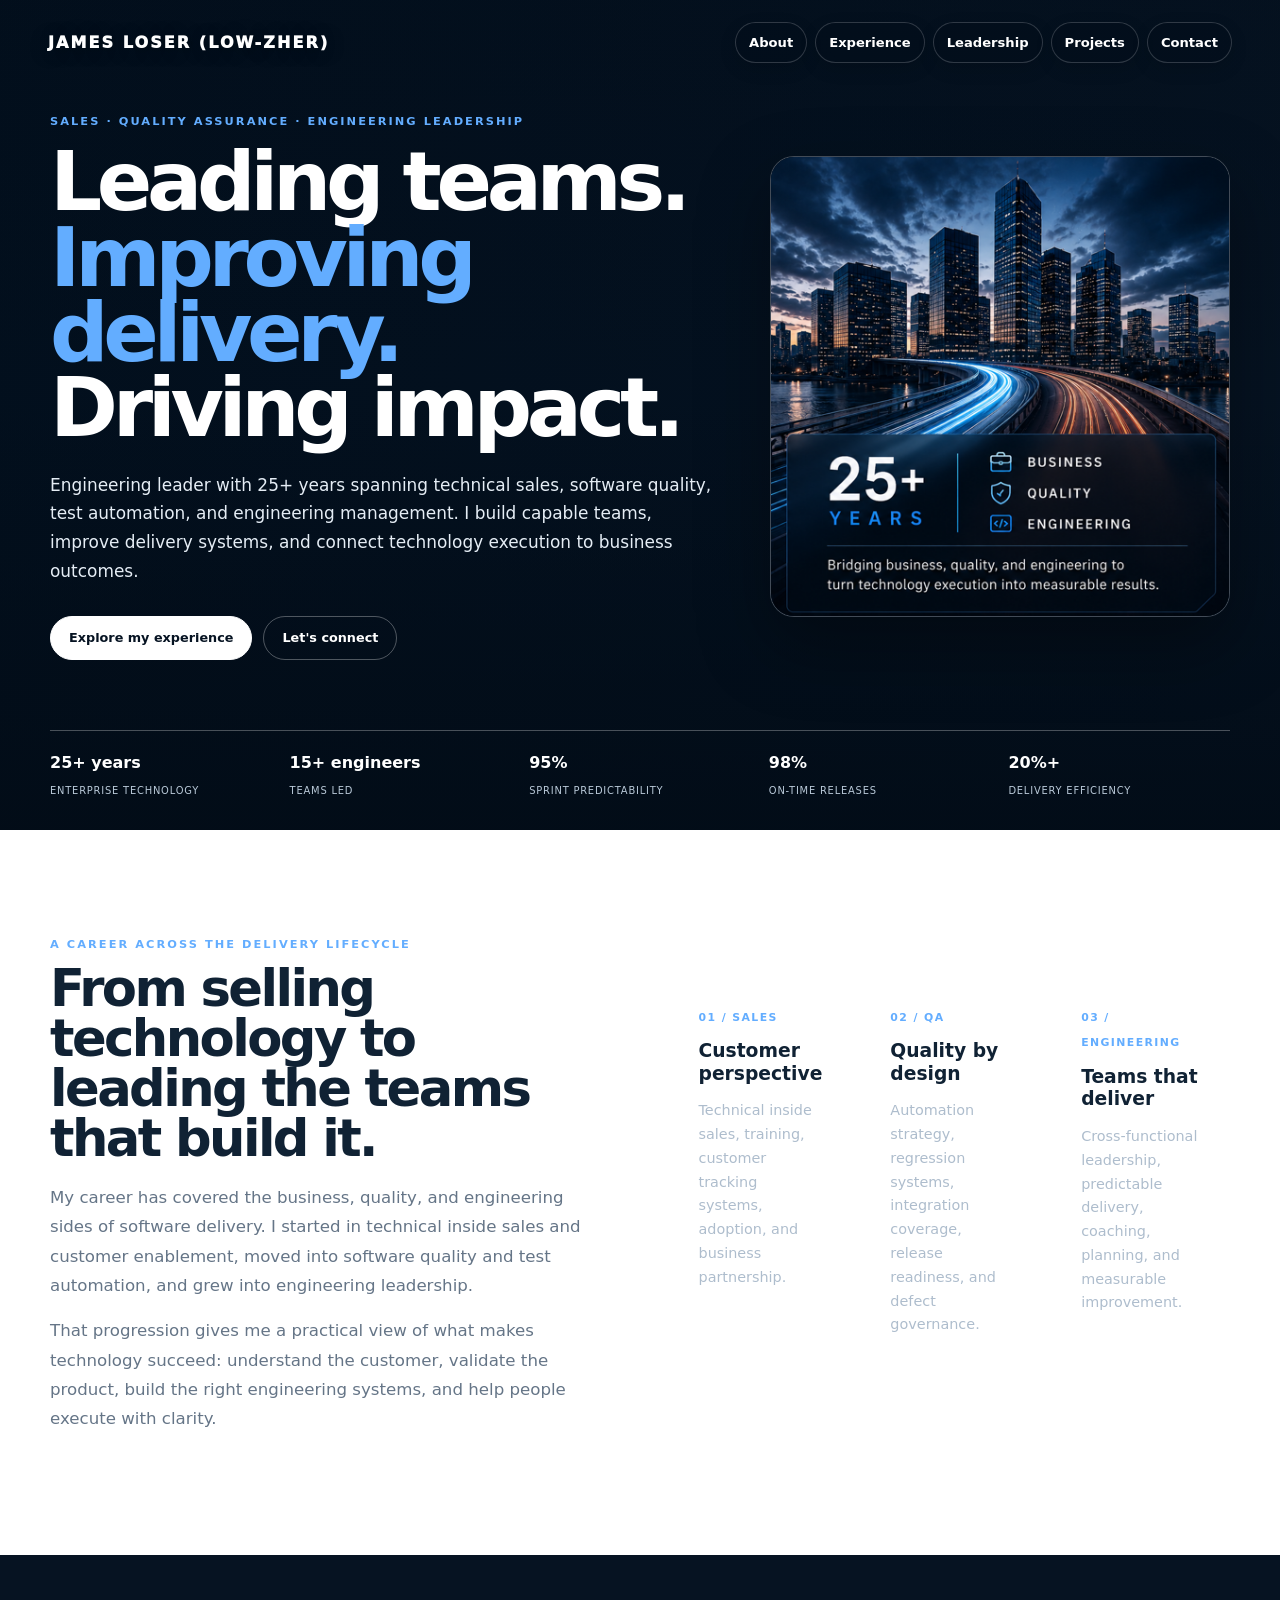
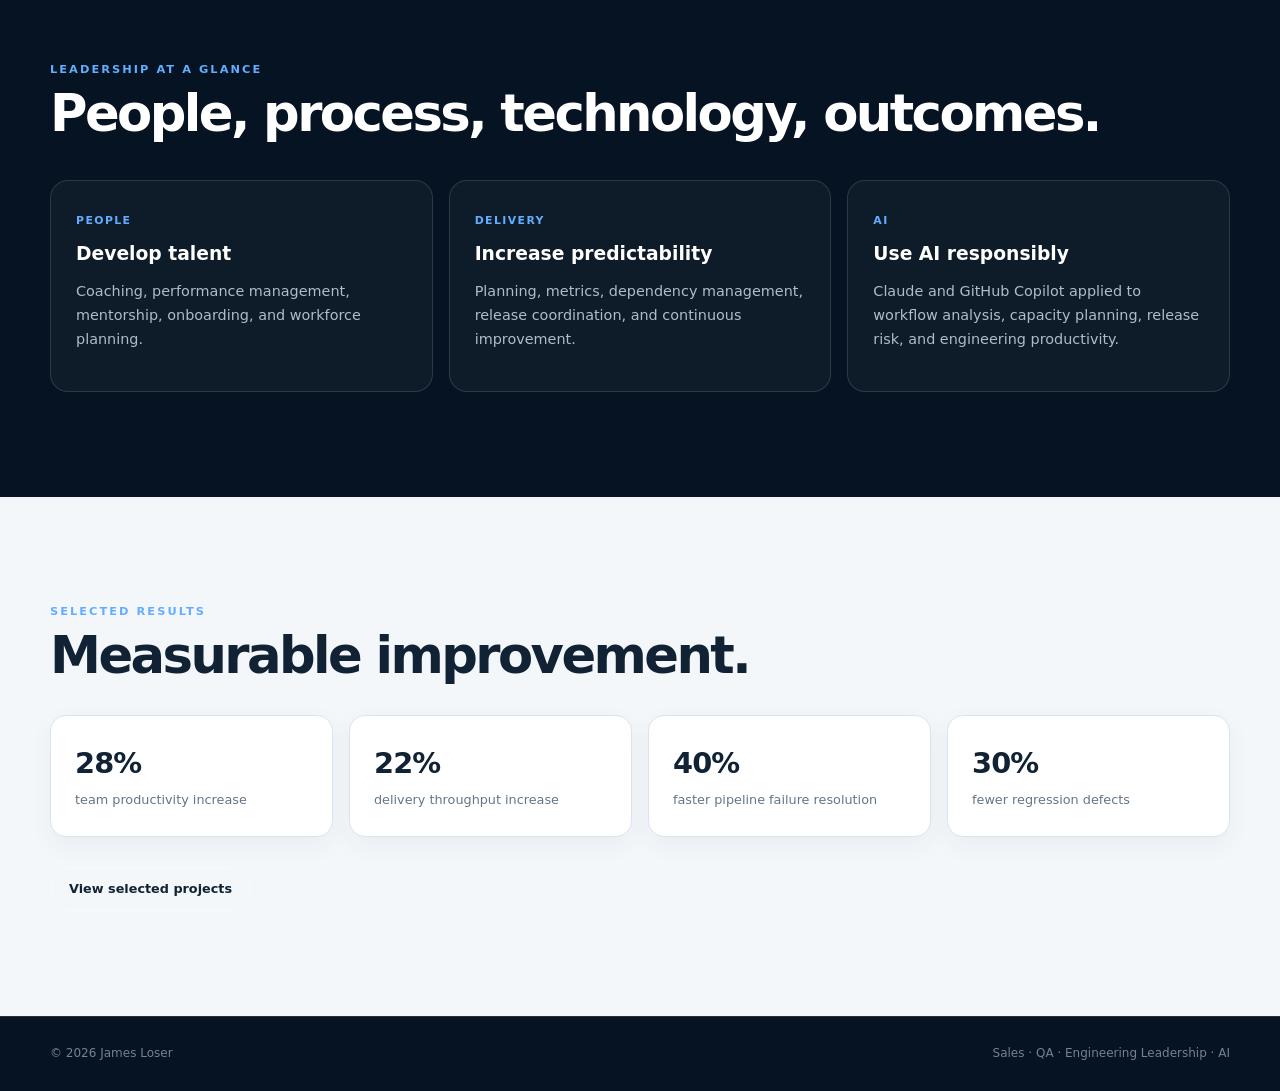
==== commit 5d798c32: "Add phonetic spelling for Loser to site branding" ====
--- a/index.html
+++ b/index.html
@@ -1 +1 @@
-<!doctype html><html lang="en"><head><meta charset="UTF-8"><meta name="viewport" content="width=device-width,initial-scale=1"><title>James Loser | Sales, QA & Engineering Leadership</title><meta name="description" content="James Loser — sales, quality assurance and engineering leader with 25+ years of enterprise software experience."><link rel="stylesheet" href="styles.css"><link rel="stylesheet" href="hero-fix.css"></head><body><header class="hero"><nav class="nav"><a class="brand" href="index.html">JAMES LOSER</a><div class="links"><a href="about.html">About</a><a href="experience.html">Experience</a><a href="leadership.html">Leadership</a><a href="projects.html">Projects</a><a href="contact.html">Contact</a></div></nav><div class="hero-inner"><div class="copy"><div class="eyebrow">Sales · Quality Assurance · Engineering Leadership</div><h1>Leading teams.<br><span>Improving delivery.</span><br>Driving impact.</h1><p>Engineering leader with 25+ years spanning technical sales, software quality, test automation, and engineering management. I build capable teams, improve delivery systems, and connect technology execution to business outcomes.</p><div class="buttons"><a class="btn primary" href="experience.html">Explore my experience</a><a class="btn" href="contact.html">Let's connect</a></div></div><div class="hero-visual" aria-label="James Loser portfolio visual"><div class="visual-image"></div></div></div><div class="metrics"><div class="metric"><strong>25+ years</strong><small>Enterprise technology</small></div><div class="metric"><strong>15+ engineers</strong><small>Teams led</small></div><div class="metric"><strong>95%</strong><small>Sprint predictability</small></div><div class="metric"><strong>98%</strong><small>On-time releases</small></div><div class="metric"><strong>20%+</strong><small>Delivery efficiency</small></div></div></header><main><section><div class="wrap grid2"><div><div class="label">A career across the delivery lifecycle</div><h2 class="title">From selling technology to leading the teams that build it.</h2><p class="lead">My career has covered the business, quality, and engineering sides of software delivery. I started in technical inside sales and customer enablement, moved into software quality and test automation, and grew into engineering leadership.</p><p class="lead">That progression gives me a practical view of what makes technology succeed: understand the customer, validate the product, build the right engineering systems, and help people execute with clarity.</p></div><div class="cards"><article class="card"><b>01 / SALES</b><h3>Customer perspective</h3><p>Technical inside sales, training, customer tracking systems, adoption, and business partnership.</p></article><article class="card"><b>02 / QA</b><h3>Quality by design</h3><p>Automation strategy, regression systems, integration coverage, release readiness, and defect governance.</p></article><article class="card"><b>03 / ENGINEERING</b><h3>Teams that deliver</h3><p>Cross-functional leadership, predictable delivery, coaching, planning, and measurable improvement.</p></article></div></div></section><section class="dark"><div class="wrap"><div class="label">Leadership at a glance</div><h2 class="title">People, process, technology, outcomes.</h2><div class="cards"><article class="card"><b>PEOPLE</b><h3>Develop talent</h3><p>Coaching, performance management, mentorship, onboarding, and workforce planning.</p></article><article class="card"><b>DELIVERY</b><h3>Increase predictability</h3><p>Planning, metrics, dependency management, release coordination, and continuous improvement.</p></article><article class="card"><b>AI</b><h3>Use AI responsibly</h3><p>Claude and GitHub Copilot applied to workflow analysis, capacity planning, release risk, and engineering productivity.</p></article></div></div></section><section class="light"><div class="wrap"><div class="label">Selected results</div><h2 class="title">Measurable improvement.</h2><div class="stat-grid"><div class="stat"><strong>28%</strong><span>team productivity increase</span></div><div class="stat"><strong>22%</strong><span>delivery throughput increase</span></div><div class="stat"><strong>40%</strong><span>faster pipeline failure resolution</span></div><div class="stat"><strong>30%</strong><span>fewer regression defects</span></div></div><div class="buttons"><a class="btn" href="projects.html">View selected projects</a></div></div></section></main><footer class="footer"><div class="footer-inner"><span>© 2026 James Loser</span><span>Sales · QA · Engineering Leadership · AI</span></div></footer></body></html>+<!doctype html><html lang="en"><head><meta charset="UTF-8"><meta name="viewport" content="width=device-width,initial-scale=1"><title>James Loser | Sales, QA & Engineering Leadership</title><meta name="description" content="James Loser — sales, quality assurance and engineering leader with 25+ years of enterprise software experience."><link rel="stylesheet" href="styles.css"><link rel="stylesheet" href="hero-fix.css"></head><body><header class="hero"><nav class="nav"><a class="brand" href="index.html">JAMES <span>LOSER</span><span class="phonetic"> (Low-Zher)</span></a><div class="links"><a href="about.html">About</a><a href="experience.html">Experience</a><a href="leadership.html">Leadership</a><a href="projects.html">Projects</a><a href="contact.html">Contact</a></div></nav><div class="hero-inner"><div class="copy"><div class="eyebrow">Sales · Quality Assurance · Engineering Leadership</div><h1>Leading teams.<br><span>Improving delivery.</span><br>Driving impact.</h1><p>Engineering leader with 25+ years spanning technical sales, software quality, test automation, and engineering management. I build capable teams, improve delivery systems, and connect technology execution to business outcomes.</p><div class="buttons"><a class="btn primary" href="experience.html">Explore my experience</a><a class="btn" href="contact.html">Let's connect</a></div></div><div class="hero-visual" aria-label="James Loser portfolio visual"><div class="visual-image"></div></div></div><div class="metrics"><div class="metric"><strong>25+ years</strong><small>Enterprise technology</small></div><div class="metric"><strong>15+ engineers</strong><small>Teams led</small></div><div class="metric"><strong>95%</strong><small>Sprint predictability</small></div><div class="metric"><strong>98%</strong><small>On-time releases</small></div><div class="metric"><strong>20%+</strong><small>Delivery efficiency</small></div></div></header><main><section><div class="wrap grid2"><div><div class="label">A career across the delivery lifecycle</div><h2 class="title">From selling technology to leading the teams that build it.</h2><p class="lead">My career has covered the business, quality, and engineering sides of software delivery. I started in technical inside sales and customer enablement, moved into software quality and test automation, and grew into engineering leadership.</p><p class="lead">That progression gives me a practical view of what makes technology succeed: understand the customer, validate the product, build the right engineering systems, and help people execute with clarity.</p></div><div class="cards"><article class="card"><b>01 / SALES</b><h3>Customer perspective</h3><p>Technical inside sales, training, customer tracking systems, adoption, and business partnership.</p></article><article class="card"><b>02 / QA</b><h3>Quality by design</h3><p>Automation strategy, regression systems, integration coverage, release readiness, and defect governance.</p></article><article class="card"><b>03 / ENGINEERING</b><h3>Teams that deliver</h3><p>Cross-functional leadership, predictable delivery, coaching, planning, and measurable improvement.</p></article></div></div></section><section class="dark"><div class="wrap"><div class="label">Leadership at a glance</div><h2 class="title">People, process, technology, outcomes.</h2><div class="cards"><article class="card"><b>PEOPLE</b><h3>Develop talent</h3><p>Coaching, performance management, mentorship, onboarding, and workforce planning.</p></article><article class="card"><b>DELIVERY</b><h3>Increase predictability</h3><p>Planning, metrics, dependency management, release coordination, and continuous improvement.</p></article><article class="card"><b>AI</b><h3>Use AI responsibly</h3><p>Claude and GitHub Copilot applied to workflow analysis, capacity planning, release risk, and engineering productivity.</p></article></div></div></section><section class="light"><div class="wrap"><div class="label">Selected results</div><h2 class="title">Measurable improvement.</h2><div class="stat-grid"><div class="stat"><strong>28%</strong><span>team productivity increase</span></div><div class="stat"><strong>22%</strong><span>delivery throughput increase</span></div><div class="stat"><strong>40%</strong><span>faster pipeline failure resolution</span></div><div class="stat"><strong>30%</strong><span>fewer regression defects</span></div></div><div class="buttons"><a class="btn" href="projects.html">View selected projects</a></div></div></section></main><footer class="footer"><div class="footer-inner"><span>© 2026 James Loser</span><span>Sales · QA · Engineering Leadership · AI</span></div></footer></body></html>
--- a/hero-fix.css
+++ b/hero-fix.css
@@ -15,7 +15,7 @@
 .visual-image{
   position:absolute;
   inset:0;
-  background-image:url("assets/james-hero.jpg");
+  background-image:url("assets/Hero.png");
   background-position:center;
   background-repeat:no-repeat;
   background-size:100% 100%;
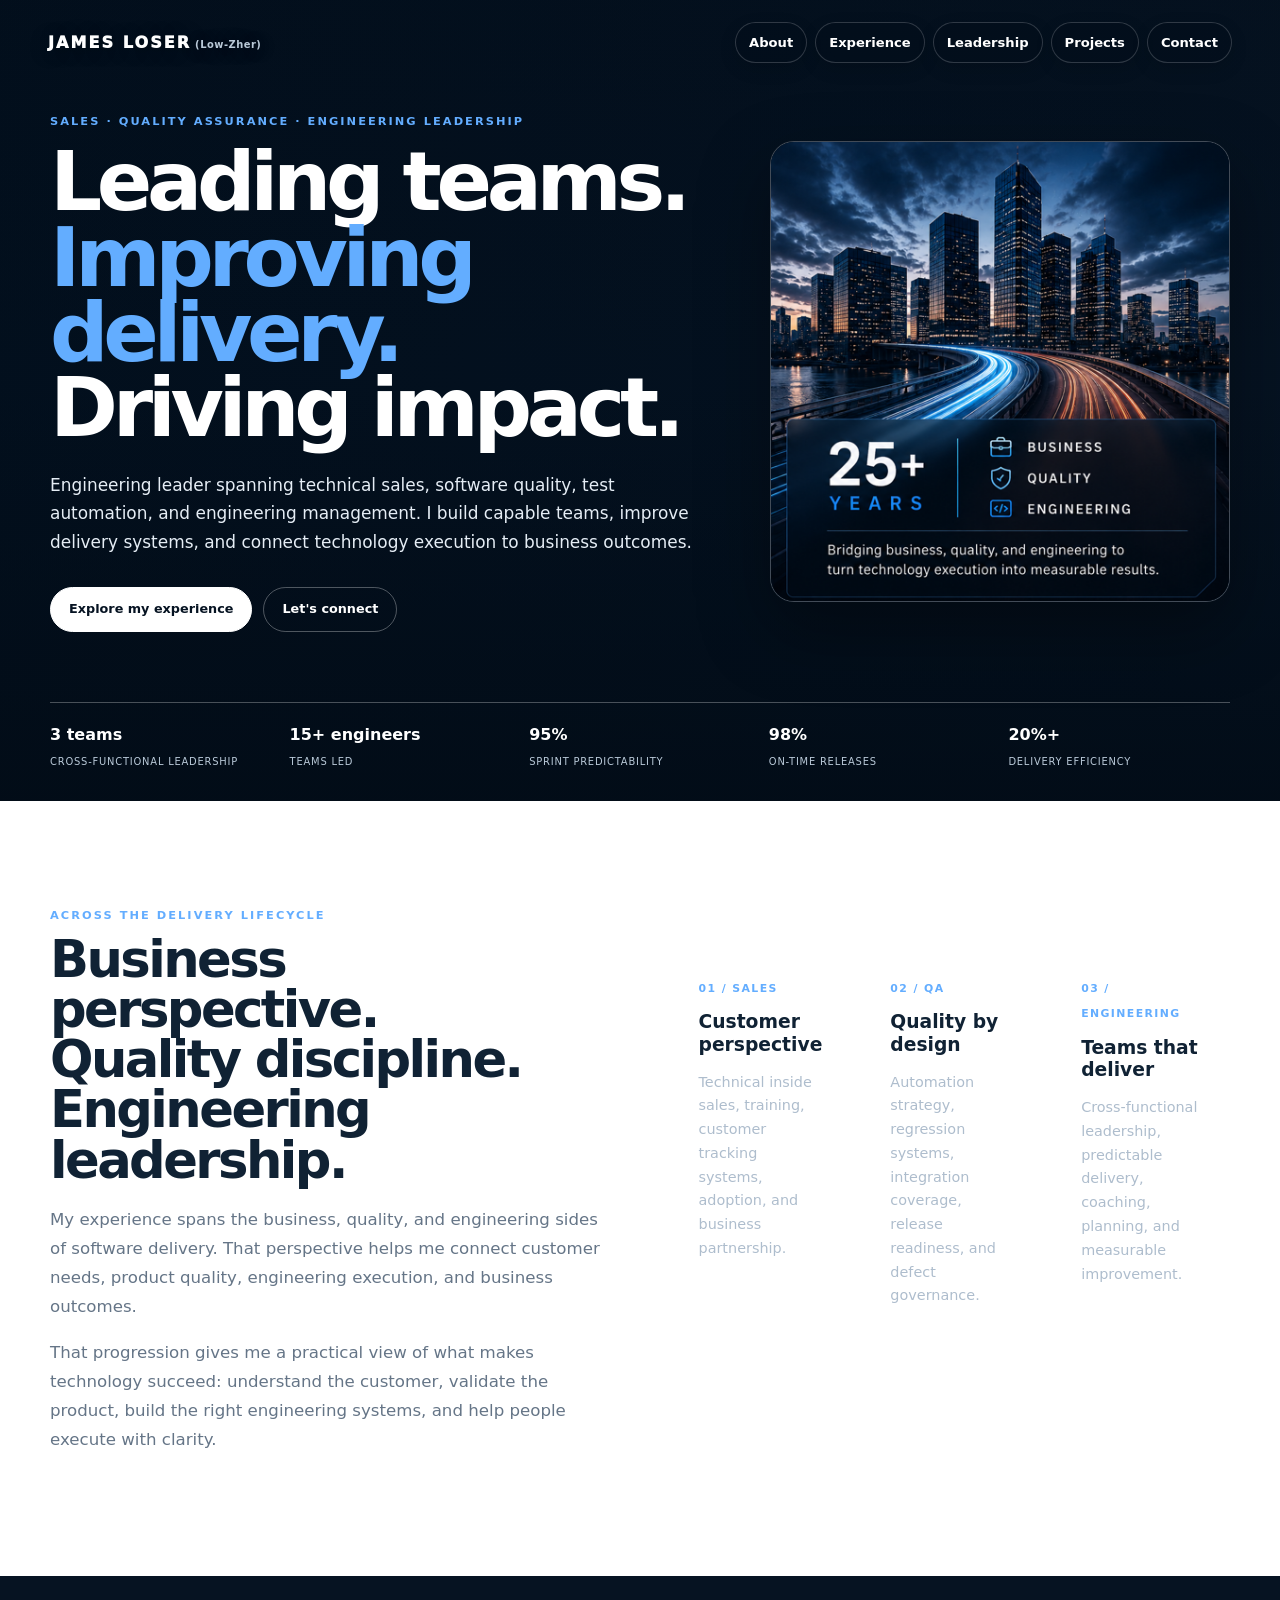
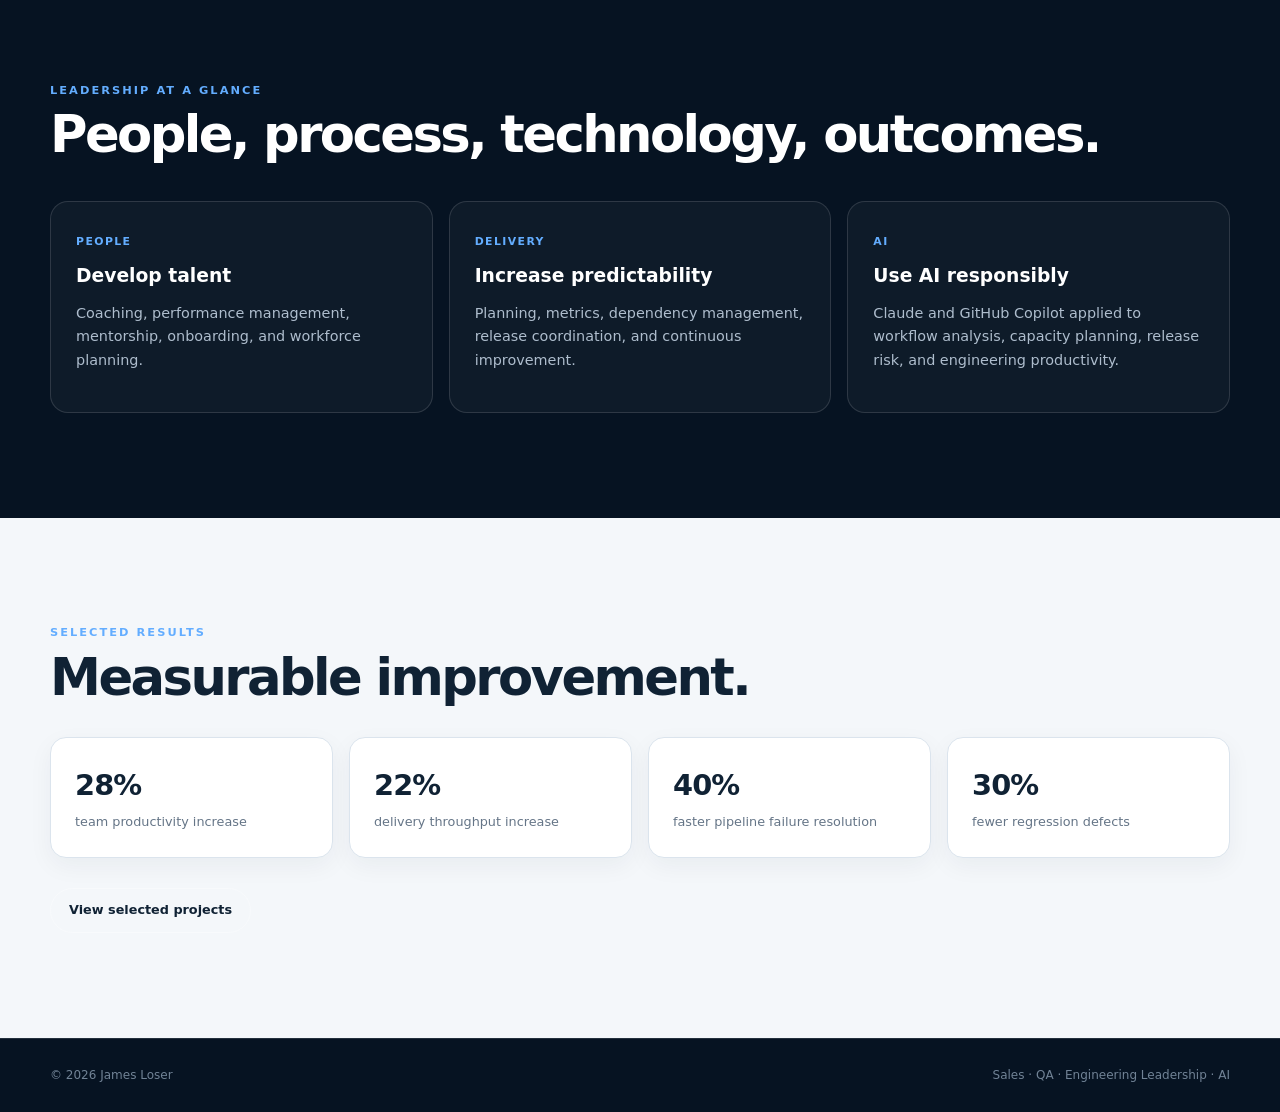
==== commit 00a3b939: "Reduce unnecessary age signals and modernize portfolio framing" ====
--- a/index.html
+++ b/index.html
@@ -1 +1 @@
-<!doctype html><html lang="en"><head><meta charset="UTF-8"><meta name="viewport" content="width=device-width,initial-scale=1"><title>James Loser | Sales, QA & Engineering Leadership</title><meta name="description" content="James Loser — sales, quality assurance and engineering leader with 25+ years of enterprise software experience."><link rel="stylesheet" href="styles.css"><link rel="stylesheet" href="hero-fix.css"></head><body><header class="hero"><nav class="nav"><a class="brand" href="index.html">JAMES <span>LOSER</span><span class="phonetic"> (Low-Zher)</span></a><div class="links"><a href="about.html">About</a><a href="experience.html">Experience</a><a href="leadership.html">Leadership</a><a href="projects.html">Projects</a><a href="contact.html">Contact</a></div></nav><div class="hero-inner"><div class="copy"><div class="eyebrow">Sales · Quality Assurance · Engineering Leadership</div><h1>Leading teams.<br><span>Improving delivery.</span><br>Driving impact.</h1><p>Engineering leader with 25+ years spanning technical sales, software quality, test automation, and engineering management. I build capable teams, improve delivery systems, and connect technology execution to business outcomes.</p><div class="buttons"><a class="btn primary" href="experience.html">Explore my experience</a><a class="btn" href="contact.html">Let's connect</a></div></div><div class="hero-visual" aria-label="James Loser portfolio visual"><div class="visual-image"></div></div></div><div class="metrics"><div class="metric"><strong>25+ years</strong><small>Enterprise technology</small></div><div class="metric"><strong>15+ engineers</strong><small>Teams led</small></div><div class="metric"><strong>95%</strong><small>Sprint predictability</small></div><div class="metric"><strong>98%</strong><small>On-time releases</small></div><div class="metric"><strong>20%+</strong><small>Delivery efficiency</small></div></div></header><main><section><div class="wrap grid2"><div><div class="label">A career across the delivery lifecycle</div><h2 class="title">From selling technology to leading the teams that build it.</h2><p class="lead">My career has covered the business, quality, and engineering sides of software delivery. I started in technical inside sales and customer enablement, moved into software quality and test automation, and grew into engineering leadership.</p><p class="lead">That progression gives me a practical view of what makes technology succeed: understand the customer, validate the product, build the right engineering systems, and help people execute with clarity.</p></div><div class="cards"><article class="card"><b>01 / SALES</b><h3>Customer perspective</h3><p>Technical inside sales, training, customer tracking systems, adoption, and business partnership.</p></article><article class="card"><b>02 / QA</b><h3>Quality by design</h3><p>Automation strategy, regression systems, integration coverage, release readiness, and defect governance.</p></article><article class="card"><b>03 / ENGINEERING</b><h3>Teams that deliver</h3><p>Cross-functional leadership, predictable delivery, coaching, planning, and measurable improvement.</p></article></div></div></section><section class="dark"><div class="wrap"><div class="label">Leadership at a glance</div><h2 class="title">People, process, technology, outcomes.</h2><div class="cards"><article class="card"><b>PEOPLE</b><h3>Develop talent</h3><p>Coaching, performance management, mentorship, onboarding, and workforce planning.</p></article><article class="card"><b>DELIVERY</b><h3>Increase predictability</h3><p>Planning, metrics, dependency management, release coordination, and continuous improvement.</p></article><article class="card"><b>AI</b><h3>Use AI responsibly</h3><p>Claude and GitHub Copilot applied to workflow analysis, capacity planning, release risk, and engineering productivity.</p></article></div></div></section><section class="light"><div class="wrap"><div class="label">Selected results</div><h2 class="title">Measurable improvement.</h2><div class="stat-grid"><div class="stat"><strong>28%</strong><span>team productivity increase</span></div><div class="stat"><strong>22%</strong><span>delivery throughput increase</span></div><div class="stat"><strong>40%</strong><span>faster pipeline failure resolution</span></div><div class="stat"><strong>30%</strong><span>fewer regression defects</span></div></div><div class="buttons"><a class="btn" href="projects.html">View selected projects</a></div></div></section></main><footer class="footer"><div class="footer-inner"><span>© 2026 James Loser</span><span>Sales · QA · Engineering Leadership · AI</span></div></footer></body></html>+<!doctype html><html lang="en"><head><meta charset="UTF-8"><meta name="viewport" content="width=device-width,initial-scale=1"><title>James Loser | Sales, QA & Engineering Leadership</title><meta name="description" content="James Loser — sales, quality assurance and engineering leader spanning enterprise software delivery, team leadership, and practical AI adoption."><link rel="stylesheet" href="styles.css"><link rel="stylesheet" href="hero-fix.css"></head><body><header class="hero"><nav class="nav"><a class="brand" href="index.html">JAMES <span>LOSER</span><span class="phonetic"> (Low-Zher)</span></a><div class="links"><a href="about.html">About</a><a href="experience.html">Experience</a><a href="leadership.html">Leadership</a><a href="projects.html">Projects</a><a href="contact.html">Contact</a></div></nav><div class="hero-inner"><div class="copy"><div class="eyebrow">Sales · Quality Assurance · Engineering Leadership</div><h1>Leading teams.<br><span>Improving delivery.</span><br>Driving impact.</h1><p>Engineering leader spanning technical sales, software quality, test automation, and engineering management. I build capable teams, improve delivery systems, and connect technology execution to business outcomes.</p><div class="buttons"><a class="btn primary" href="experience.html">Explore my experience</a><a class="btn" href="contact.html">Let's connect</a></div></div><div class="hero-visual" aria-label="James Loser portfolio visual"><div class="visual-image"></div></div></div><div class="metrics"><div class="metric"><strong>3 teams</strong><small>Cross-functional leadership</small></div><div class="metric"><strong>15+ engineers</strong><small>Teams led</small></div><div class="metric"><strong>95%</strong><small>Sprint predictability</small></div><div class="metric"><strong>98%</strong><small>On-time releases</small></div><div class="metric"><strong>20%+</strong><small>Delivery efficiency</small></div></div></header><main><section><div class="wrap grid2"><div><div class="label">Across the delivery lifecycle</div><h2 class="title">Business perspective. Quality discipline. Engineering leadership.</h2><p class="lead">My experience spans the business, quality, and engineering sides of software delivery. That perspective helps me connect customer needs, product quality, engineering execution, and business outcomes.</p><p class="lead">That progression gives me a practical view of what makes technology succeed: understand the customer, validate the product, build the right engineering systems, and help people execute with clarity.</p></div><div class="cards"><article class="card"><b>01 / SALES</b><h3>Customer perspective</h3><p>Technical inside sales, training, customer tracking systems, adoption, and business partnership.</p></article><article class="card"><b>02 / QA</b><h3>Quality by design</h3><p>Automation strategy, regression systems, integration coverage, release readiness, and defect governance.</p></article><article class="card"><b>03 / ENGINEERING</b><h3>Teams that deliver</h3><p>Cross-functional leadership, predictable delivery, coaching, planning, and measurable improvement.</p></article></div></div></section><section class="dark"><div class="wrap"><div class="label">Leadership at a glance</div><h2 class="title">People, process, technology, outcomes.</h2><div class="cards"><article class="card"><b>PEOPLE</b><h3>Develop talent</h3><p>Coaching, performance management, mentorship, onboarding, and workforce planning.</p></article><article class="card"><b>DELIVERY</b><h3>Increase predictability</h3><p>Planning, metrics, dependency management, release coordination, and continuous improvement.</p></article><article class="card"><b>AI</b><h3>Use AI responsibly</h3><p>Claude and GitHub Copilot applied to workflow analysis, capacity planning, release risk, and engineering productivity.</p></article></div></div></section><section class="light"><div class="wrap"><div class="label">Selected results</div><h2 class="title">Measurable improvement.</h2><div class="stat-grid"><div class="stat"><strong>28%</strong><span>team productivity increase</span></div><div class="stat"><strong>22%</strong><span>delivery throughput increase</span></div><div class="stat"><strong>40%</strong><span>faster pipeline failure resolution</span></div><div class="stat"><strong>30%</strong><span>fewer regression defects</span></div></div><div class="buttons"><a class="btn" href="projects.html">View selected projects</a></div></div></section></main><footer class="footer"><div class="footer-inner"><span>© 2026 James Loser</span><span>Sales · QA · Engineering Leadership · AI</span></div></footer></body></html>
--- a/styles.css
+++ b/styles.css
@@ -1 +1 @@
-:root{--navy:#061322;--navy2:#0b1f33;--blue:#63adff;--blue2:#9dceff;--ink:#102234;--muted:#657587;--line:#dbe4ed;--light:#f4f7fa;--white:#fff;--shadow:0 18px 50px rgba(4,18,32,.10)}*{box-sizing:border-box}html{scroll-behavior:smooth}body{margin:0;font-family:Inter,ui-sans-serif,system-ui,-apple-system,BlinkMacSystemFont,"Segoe UI",sans-serif;color:var(--ink);background:var(--white);line-height:1.6;-webkit-font-smoothing:antialiased}a{color:inherit;text-decoration:none}.nav{position:absolute;top:0;left:0;right:0;z-index:10;max-width:1240px;margin:auto;padding:22px 28px;display:flex;justify-content:space-between;align-items:center;gap:24px;color:#fff}.brand{font-weight:950;letter-spacing:.13em;text-transform:uppercase;white-space:nowrap;font-size:1rem;color:#fff;text-shadow:0 2px 18px rgba(0,0,0,.35)}.brand span{color:#fff}.eyebrow,.label{color:var(--blue)}.links{display:flex;gap:8px;align-items:center;font-size:.82rem;font-weight:800}.links a{padding:9px 13px;border:1px solid rgba(255,255,255,.18);border-radius:999px;background:rgba(2,12,23,.30);box-shadow:0 6px 18px rgba(0,0,0,.12);transition:.2s ease}.links a:hover,.links a:focus-visible{color:#fff;background:rgba(99,173,255,.18);border-color:rgba(99,173,255,.65);transform:translateY(-1px);outline:none}.hero{min-height:800px;position:relative;display:flex;flex-direction:column;color:#fff;overflow:hidden;background:var(--navy)}.hero:before{content:"";position:absolute;inset:0;background:linear-gradient(90deg,rgba(2,15,29,.96) 0%,rgba(2,15,29,.72) 42%,rgba(2,15,29,.18) 100%),url("assets/hero.jpg") center/cover no-repeat;transform:scale(1.01)}.hero:after{content:"";position:absolute;inset:0;background:linear-gradient(180deg,rgba(2,12,23,.22),transparent 48%,rgba(2,12,23,.92) 100%);pointer-events:none}.hero-inner,.metrics{position:relative;z-index:2;width:min(1180px,calc(100% - 56px));margin:auto}.hero-inner{flex:1;display:flex;align-items:center;justify-content:space-between;gap:56px;padding:112px 0 70px}.copy{max-width:730px;position:relative;z-index:3}.eyebrow,.label{font-size:.71rem;font-weight:900;letter-spacing:.18em;text-transform:uppercase}.copy h1{font-size:clamp(3.35rem,6.4vw,6.5rem);line-height:.92;letter-spacing:-.065em;margin:14px 0 25px;text-wrap:balance}.copy h1 span{color:var(--blue)}.copy p{max-width:690px;color:#e5edf5;font-size:1.06rem;line-height:1.7}.buttons{display:flex;gap:11px;flex-wrap:wrap;margin-top:30px}.btn{display:inline-block;padding:11px 18px;border:1px solid rgba(255,255,255,.30);border-radius:999px;font-size:.8rem;font-weight:800;transition:transform .2s ease,background .2s ease,border-color .2s ease}.btn:hover{transform:translateY(-2px);border-color:rgba(255,255,255,.55);background:rgba(255,255,255,.10)}.btn.primary{background:#fff;color:var(--navy);border-color:#fff}.btn.primary:hover{background:#eaf4ff}.hero-visual{position:relative;flex:0 0 390px;width:390px;aspect-ratio:400/401;height:auto;border:1px solid rgba(255,255,255,.28);border-radius:28px;overflow:hidden;background:#061322;box-shadow:0 30px 80px rgba(0,0,0,.38);transform:rotate(2deg)}.hero-visual:before{content:"";position:absolute;inset:0;background:linear-gradient(160deg,rgba(99,173,255,.08),transparent 42%,rgba(2,12,23,.18) 100%);z-index:1;pointer-events:none}.visual-image{position:absolute;inset:0;background:url("assets/james-hero.jpg") center/contain no-repeat;background-color:#061322}.metrics{border-top:1px solid rgba(255,255,255,.28);padding:19px 0 28px;display:grid;grid-template-columns:repeat(5,1fr);gap:18px}.metric strong{display:block;font-size:1rem}.metric small{color:#b9c9d8;text-transform:uppercase;letter-spacing:.08em;font-size:.62rem}.metric{min-width:0}section{padding:105px 28px}.wrap{max-width:1180px;margin:auto}.section-head{max-width:760px}.title{font-size:clamp(2.35rem,4vw,4rem);line-height:.98;letter-spacing:-.05em;margin:10px 0 20px;text-wrap:balance}.lead{color:var(--muted);max-width:760px;font-size:1.04rem;line-height:1.75}.dark{background:var(--navy);color:#fff}.dark .lead{color:#adbdcd}.grid2{display:grid;grid-template-columns:1fr 1fr;gap:65px;align-items:start}.cards{display:grid;grid-template-columns:repeat(3,1fr);gap:16px;margin-top:42px}.card{border:1px solid rgba(255,255,255,.13);background:rgba(255,255,255,.035);border-radius:18px;padding:25px;transition:transform .2s ease,border-color .2s ease,background .2s ease}.card:hover{transform:translateY(-4px);border-color:rgba(99,173,255,.42);background:rgba(255,255,255,.06)}.card b{color:var(--blue);font-size:.68rem;letter-spacing:.13em}.card h3{margin:12px 0 7px;line-height:1.2}.card p{color:#aebdcd;font-size:.9rem;line-height:1.65}.light{background:var(--light)}.stat-grid{display:grid;grid-template-columns:repeat(4,1fr);gap:16px;margin-top:35px}.stat{border:1px solid var(--line);background:#fff;border-radius:16px;padding:24px;box-shadow:0 8px 25px rgba(10,31,50,.05)}.stat strong{display:block;font-size:1.8rem;letter-spacing:-.03em}.stat span{color:var(--muted);font-size:.8rem}.timeline{margin-top:45px;border-left:2px solid #cfdbe6;padding-left:30px}.role{position:relative;margin:0 0 48px}.role:last-child{margin-bottom:0}.role:before{content:"";position:absolute;width:11px;height:11px;border-radius:50%;background:var(--blue);left:-37px;top:8px;box-shadow:0 0 0 5px var(--white)}.role h3{margin:0;font-size:1.35rem;line-height:1.25}.role .meta{color:#6b7b8b;font-size:.86rem;margin:5px 0 12px}.role ul{margin:8px 0 0;padding-left:20px;color:#4f6173}.role li{margin:6px 0}.tags{margin-top:15px}.tag{display:inline-block;border:1px solid #cfdae5;color:#315b83;background:#fff;border-radius:999px;padding:4px 9px;font-size:.68rem;margin:3px}.contact{background:var(--navy);color:#fff}.contact-box{border:1px solid rgba(255,255,255,.14);border-radius:22px;padding:44px;display:flex;justify-content:space-between;gap:35px;align-items:center;background:linear-gradient(135deg,rgba(255,255,255,.045),rgba(255,255,255,.015))}.contact-box p{color:#aebdcd;max-width:700px}.contact-links{display:flex;gap:10px;flex-wrap:wrap}.contact-links a{border:1px solid rgba(255,255,255,.18);padding:10px 14px;border-radius:999px;font-size:.82rem;transition:.2s ease}.contact-links a:hover{border-color:var(--blue);color:var(--blue)}.page-hero{position:relative;background:linear-gradient(135deg,var(--navy),var(--navy2));color:#fff;padding:160px 28px 85px;overflow:hidden}.page-hero:after{content:"";position:absolute;width:500px;height:500px;border-radius:50%;right:-180px;top:-250px;background:radial-gradient(circle,rgba(99,173,255,.18),transparent 68%);pointer-events:none}.page-hero .wrap{position:relative;z-index:1}.page-hero h1{font-size:clamp(3rem,6vw,5.5rem);line-height:.94;letter-spacing:-.06em;margin:10px 0 20px;text-wrap:balance}.page-hero p{max-width:720px;color:#b9c9d8;font-size:1.05rem}.footer{border-top:1px solid rgba(255,255,255,.12);background:var(--navy);color:#718396;padding:27px 28px;font-size:.75rem}.footer-inner{max-width:1180px;margin:auto;display:flex;justify-content:space-between;gap:20px}.mobile-menu{display:none}@media(max-width:1050px){.hero-inner{gap:35px}.hero-visual{flex-basis:340px;width:340px}.copy h1{font-size:clamp(3.1rem,6.2vw,5.6rem)}}@media(max-width:900px){.nav{padding:20px 22px;flex-wrap:wrap}.nav .links{flex:1 0 100%;justify-content:flex-end}.hero-inner,.metrics{width:min(100% - 44px,1180px)}.hero{min-height:780px}.hero-inner{align-items:center}.hero-visual{flex-basis:300px;width:300px}.grid2{grid-template-columns:1fr;gap:30px}.cards{grid-template-columns:1fr 1fr}.metrics{grid-template-columns:repeat(3,1fr)}}@media(max-width:760px){.hero-inner{flex-direction:column;align-items:stretch;padding-top:145px;padding-bottom:45px}.copy{max-width:none}.hero-visual{width:100%;height:auto;flex:none;transform:rotate(0)}.hero{min-height:auto}.metrics{margin-top:0}}@media(max-width:650px){.nav{padding:17px 18px;gap:10px}.nav .links{justify-content:flex-start;gap:3px;overflow-x:auto;white-space:nowrap;scrollbar-width:none;padding-bottom:2px}.nav .links::-webkit-scrollbar{display:none}.nav .links a{font-size:.68rem;padding:7px 9px}.hero-inner{padding-top:145px;padding-bottom:55px}.copy h1{font-size:clamp(3rem,14vw,4.4rem)}.copy p{font-size:.97rem}.metrics{grid-template-columns:repeat(2,1fr);gap:14px;padding-bottom:24px}.cards{grid-template-columns:1fr}.stat-grid{grid-template-columns:1fr 1fr}.contact-box{padding:30px 24px;align-items:flex-start}.page-hero{padding:145px 20px 65px}section{padding:78px 20px}.wrap{width:100%}}@media(max-width:430px){.brand{font-size:.82rem}.nav .links{flex-basis:100%}.hero-inner{width:calc(100% - 36px)}.metrics{width:calc(100% - 36px);gap:10px}.metric strong{font-size:.9rem}.metric small{font-size:.57rem}.stat-grid{grid-template-columns:1fr}.footer{padding:24px 20px}.footer-inner{flex-direction:column;gap:7px}.buttons .btn{width:100%;text-align:center}.contact-links a{width:100%;text-align:center}}+:root{--navy:#061322;--navy2:#0b1f33;--blue:#63adff;--blue2:#9dceff;--ink:#102234;--muted:#657587;--line:#dbe4ed;--light:#f4f7fa;--white:#fff;--shadow:0 18px 50px rgba(4,18,32,.10)}*{box-sizing:border-box}html{scroll-behavior:smooth}body{margin:0;font-family:Inter,ui-sans-serif,system-ui,-apple-system,BlinkMacSystemFont,"Segoe UI",sans-serif;color:var(--ink);background:var(--white);line-height:1.6;-webkit-font-smoothing:antialiased}a{color:inherit;text-decoration:none}.nav{position:absolute;top:0;left:0;right:0;z-index:10;max-width:1240px;margin:auto;padding:22px 28px;display:flex;justify-content:space-between;align-items:center;gap:24px;color:#fff}.brand{font-weight:950;letter-spacing:.13em;text-transform:uppercase;white-space:nowrap;font-size:1rem;color:#fff;text-shadow:0 2px 18px rgba(0,0,0,.35)}.brand span{color:#fff}.brand .phonetic{font-size:.62em;font-weight:700;letter-spacing:.05em;text-transform:none;color:#b9c9d8}.eyebrow,.label{color:var(--blue)}.links{display:flex;gap:8px;align-items:center;font-size:.82rem;font-weight:800}.links a{padding:9px 13px;border:1px solid rgba(255,255,255,.18);border-radius:999px;background:rgba(2,12,23,.30);box-shadow:0 6px 18px rgba(0,0,0,.12);transition:.2s ease}.links a:hover,.links a:focus-visible{color:#fff;background:rgba(99,173,255,.18);border-color:rgba(99,173,255,.65);transform:translateY(-1px);outline:none}.hero{min-height:800px;position:relative;display:flex;flex-direction:column;color:#fff;overflow:hidden;background:var(--navy)}.hero:before{content:"";position:absolute;inset:0;background:linear-gradient(90deg,rgba(2,15,29,.96) 0%,rgba(2,15,29,.72) 42%,rgba(2,15,29,.18) 100%),url("assets/hero.jpg") center/cover no-repeat;transform:scale(1.01)}.hero:after{content:"";position:absolute;inset:0;background:linear-gradient(180deg,rgba(2,12,23,.22),transparent 48%,rgba(2,12,23,.92) 100%);pointer-events:none}.hero-inner,.metrics{position:relative;z-index:2;width:min(1180px,calc(100% - 56px));margin:auto}.hero-inner{flex:1;display:flex;align-items:center;justify-content:space-between;gap:56px;padding:112px 0 70px}.copy{max-width:730px;position:relative;z-index:3}.eyebrow,.label{font-size:.71rem;font-weight:900;letter-spacing:.18em;text-transform:uppercase}.copy h1{font-size:clamp(3.35rem,6.4vw,6.5rem);line-height:.92;letter-spacing:-.065em;margin:14px 0 25px;text-wrap:balance}.copy h1 span{color:var(--blue)}.copy p{max-width:690px;color:#e5edf5;font-size:1.06rem;line-height:1.7}.buttons{display:flex;gap:11px;flex-wrap:wrap;margin-top:30px}.btn{display:inline-block;padding:11px 18px;border:1px solid rgba(255,255,255,.30);border-radius:999px;font-size:.8rem;font-weight:800;transition:transform .2s ease,background .2s ease,border-color .2s ease}.btn:hover{transform:translateY(-2px);border-color:rgba(255,255,255,.55);background:rgba(255,255,255,.10)}.btn.primary{background:#fff;color:var(--navy);border-color:#fff}.btn.primary:hover{background:#eaf4ff}.hero-visual{position:relative;flex:0 0 390px;width:390px;aspect-ratio:400/401;height:auto;border:1px solid rgba(255,255,255,.28);border-radius:28px;overflow:hidden;background:#061322;box-shadow:0 30px 80px rgba(0,0,0,.38);transform:rotate(2deg)}.hero-visual:before{content:"";position:absolute;inset:0;background:linear-gradient(160deg,rgba(99,173,255,.08),transparent 42%,rgba(2,12,23,.18) 100%);z-index:1;pointer-events:none}.visual-image{position:absolute;inset:0;background:url("assets/james-hero.jpg") center/contain no-repeat;background-color:#061322}.metrics{border-top:1px solid rgba(255,255,255,.28);padding:19px 0 28px;display:grid;grid-template-columns:repeat(5,1fr);gap:18px}.metric strong{display:block;font-size:1rem}.metric small{color:#b9c9d8;text-transform:uppercase;letter-spacing:.08em;font-size:.62rem}.metric{min-width:0}section{padding:105px 28px}.wrap{max-width:1180px;margin:auto}.section-head{max-width:760px}.title{font-size:clamp(2.35rem,4vw,4rem);line-height:.98;letter-spacing:-.05em;margin:10px 0 20px;text-wrap:balance}.lead{color:var(--muted);max-width:760px;font-size:1.04rem;line-height:1.75}.dark{background:var(--navy);color:#fff}.dark .lead{color:#adbdcd}.grid2{display:grid;grid-template-columns:1fr 1fr;gap:65px;align-items:start}.cards{display:grid;grid-template-columns:repeat(3,1fr);gap:16px;margin-top:42px}.card{border:1px solid rgba(255,255,255,.13);background:rgba(255,255,255,.035);border-radius:18px;padding:25px;transition:transform .2s ease,border-color .2s ease,background .2s ease}.card:hover{transform:translateY(-4px);border-color:rgba(99,173,255,.42);background:rgba(255,255,255,.06)}.card b{color:var(--blue);font-size:.68rem;letter-spacing:.13em}.card h3{margin:12px 0 7px;line-height:1.2}.card p{color:#aebdcd;font-size:.9rem;line-height:1.65}.light{background:var(--light)}.stat-grid{display:grid;grid-template-columns:repeat(4,1fr);gap:16px;margin-top:35px}.stat{border:1px solid var(--line);background:#fff;border-radius:16px;padding:24px;box-shadow:0 8px 25px rgba(10,31,50,.05)}.stat strong{display:block;font-size:1.8rem;letter-spacing:-.03em}.stat span{color:var(--muted);font-size:.8rem}.timeline{margin-top:45px;border-left:2px solid #cfdbe6;padding-left:30px}.role{position:relative;margin:0 0 48px}.role:last-child{margin-bottom:0}.role:before{content:"";position:absolute;width:11px;height:11px;border-radius:50%;background:var(--blue);left:-37px;top:8px;box-shadow:0 0 0 5px var(--white)}.role h3{margin:0;font-size:1.35rem;line-height:1.25}.role .meta{color:#6b7b8b;font-size:.86rem;margin:5px 0 12px}.role ul{margin:8px 0 0;padding-left:20px;color:#4f6173}.role li{margin:6px 0}.tags{margin-top:15px}.tag{display:inline-block;border:1px solid #cfdae5;color:#315b83;background:#fff;border-radius:999px;padding:4px 9px;font-size:.68rem;margin:3px}.contact{background:var(--navy);color:#fff}.contact-box{border:1px solid rgba(255,255,255,.14);border-radius:22px;padding:44px;display:flex;justify-content:space-between;gap:35px;align-items:center;background:linear-gradient(135deg,rgba(255,255,255,.045),rgba(255,255,255,.015))}.contact-box p{color:#aebdcd;max-width:700px}.contact-links{display:flex;gap:10px;flex-wrap:wrap}.contact-links a{border:1px solid rgba(255,255,255,.18);padding:10px 14px;border-radius:999px;font-size:.82rem;transition:.2s ease}.contact-links a:hover{border-color:var(--blue);color:var(--blue)}.page-hero{position:relative;background:linear-gradient(135deg,var(--navy),var(--navy2));color:#fff;padding:160px 28px 85px;overflow:hidden}.page-hero:after{content:"";position:absolute;width:500px;height:500px;border-radius:50%;right:-180px;top:-250px;background:radial-gradient(circle,rgba(99,173,255,.18),transparent 68%);pointer-events:none}.page-hero .wrap{position:relative;z-index:1}.page-hero h1{font-size:clamp(3rem,6vw,5.5rem);line-height:.94;letter-spacing:-.06em;margin:10px 0 20px;text-wrap:balance}.page-hero p{max-width:720px;color:#b9c9d8;font-size:1.05rem}.footer{border-top:1px solid rgba(255,255,255,.12);background:var(--navy);color:#718396;padding:27px 28px;font-size:.75rem}.footer-inner{max-width:1180px;margin:auto;display:flex;justify-content:space-between;gap:20px}.mobile-menu{display:none}@media(max-width:1050px){.hero-inner{gap:35px}.hero-visual{flex-basis:340px;width:340px}.copy h1{font-size:clamp(3.1rem,6.2vw,5.6rem)}}@media(max-width:900px){.nav{padding:20px 22px;flex-wrap:wrap}.nav .links{flex:1 0 100%;justify-content:flex-end}.hero-inner,.metrics{width:min(100% - 44px,1180px)}.hero{min-height:780px}.hero-inner{align-items:center}.hero-visual{flex-basis:300px;width:300px}.grid2{grid-template-columns:1fr;gap:30px}.cards{grid-template-columns:1fr 1fr}.metrics{grid-template-columns:repeat(3,1fr)}}@media(max-width:760px){.hero-inner{flex-direction:column;align-items:stretch;padding-top:145px;padding-bottom:45px}.copy{max-width:none}.hero-visual{width:100%;height:auto;flex:none;transform:rotate(0)}.hero{min-height:auto}.metrics{margin-top:0}}@media(max-width:650px){.nav{padding:17px 18px;gap:10px}.nav .links{justify-content:flex-start;gap:3px;overflow-x:auto;white-space:nowrap;scrollbar-width:none;padding-bottom:2px}.nav .links::-webkit-scrollbar{display:none}.nav .links a{font-size:.68rem;padding:7px 9px}.hero-inner{padding-top:145px;padding-bottom:55px}.copy h1{font-size:clamp(3rem,14vw,4.4rem)}.copy p{font-size:.97rem}.metrics{grid-template-columns:repeat(2,1fr);gap:14px;padding-bottom:24px}.cards{grid-template-columns:1fr}.stat-grid{grid-template-columns:1fr 1fr}.contact-box{padding:30px 24px;align-items:flex-start}.page-hero{padding:145px 20px 65px}section{padding:78px 20px}.wrap{width:100%}}@media(max-width:430px){.brand{font-size:.82rem}.brand .phonetic{font-size:.58em}.nav .links{flex-basis:100%}.hero-inner{width:calc(100% - 36px)}.metrics{width:calc(100% - 36px);gap:10px}.metric strong{font-size:.9rem}.metric small{font-size:.57rem}.stat-grid{grid-template-columns:1fr}.footer{padding:24px 20px}.footer-inner{flex-direction:column;gap:7px}.buttons .btn{width:100%;text-align:center}.contact-links a{width:100%;text-align:center}}
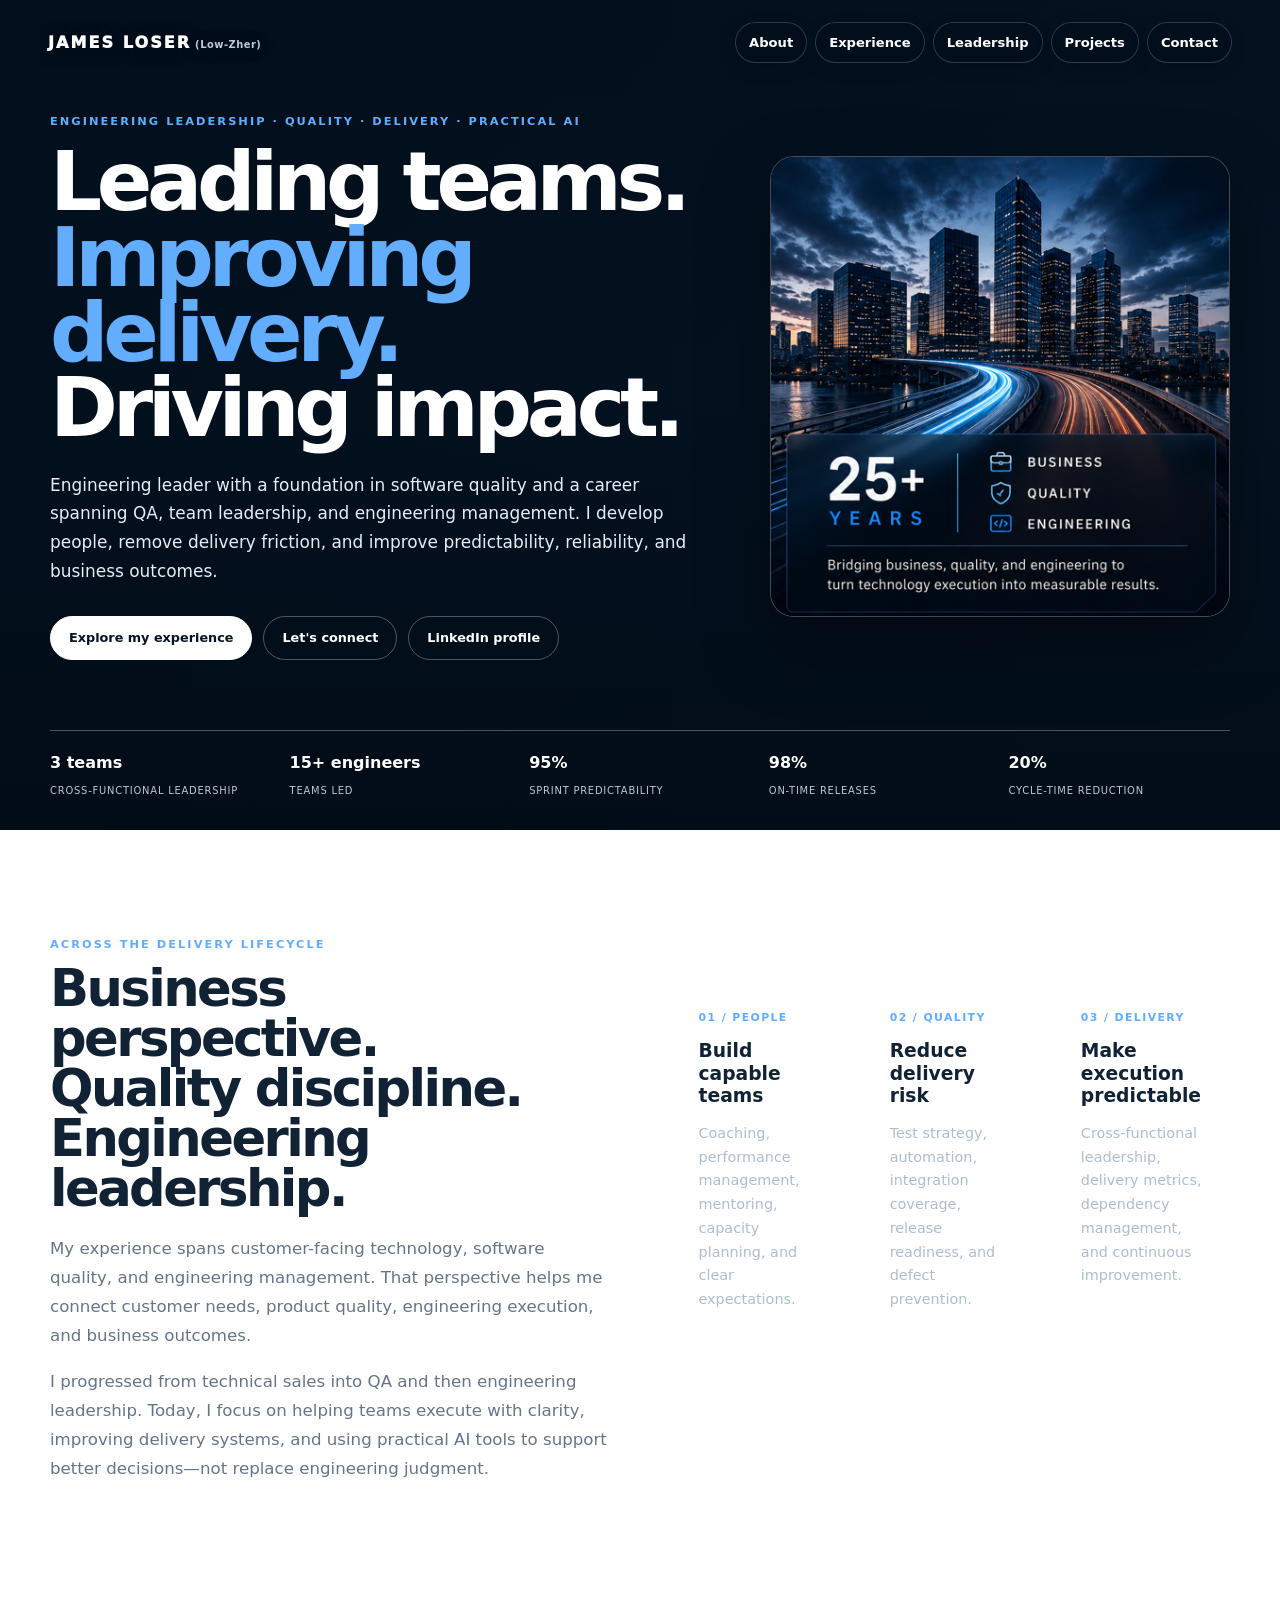
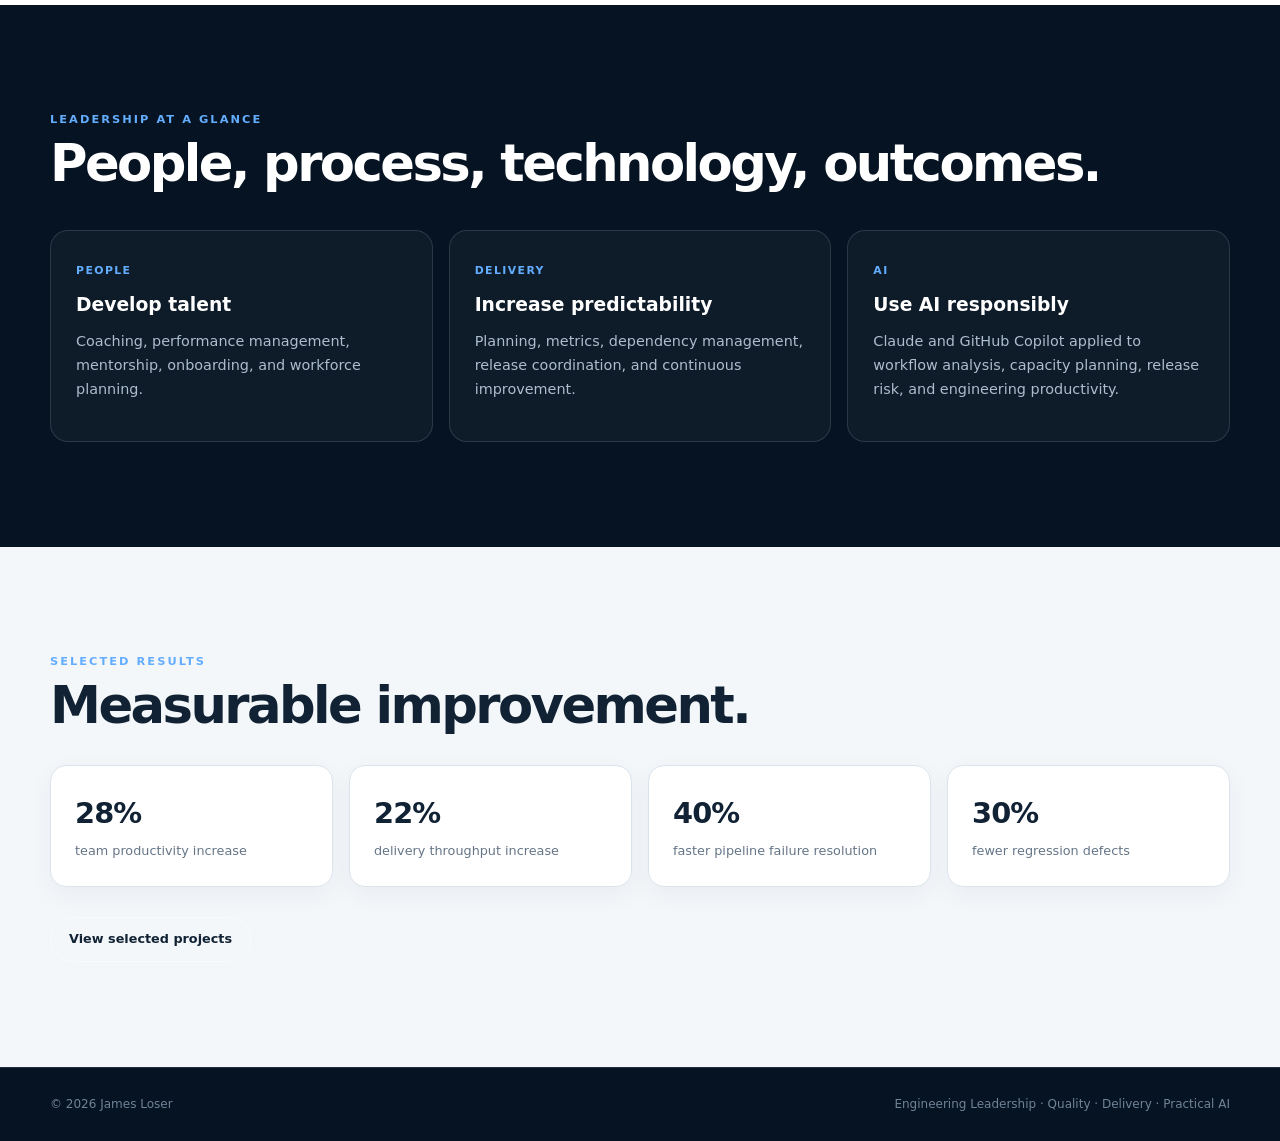
==== commit a1d4499b: "Refocus portfolio homepage on engineering leadership" ====
--- a/index.html
+++ b/index.html
@@ -1 +1 @@
-<!doctype html><html lang="en"><head><meta charset="UTF-8"><meta name="viewport" content="width=device-width,initial-scale=1"><title>James Loser | Sales, QA & Engineering Leadership</title><meta name="description" content="James Loser — sales, quality assurance and engineering leader spanning enterprise software delivery, team leadership, and practical AI adoption."><link rel="stylesheet" href="styles.css"><link rel="stylesheet" href="hero-fix.css"></head><body><header class="hero"><nav class="nav"><a class="brand" href="index.html">JAMES <span>LOSER</span><span class="phonetic"> (Low-Zher)</span></a><div class="links"><a href="about.html">About</a><a href="experience.html">Experience</a><a href="leadership.html">Leadership</a><a href="projects.html">Projects</a><a href="contact.html">Contact</a></div></nav><div class="hero-inner"><div class="copy"><div class="eyebrow">Sales · Quality Assurance · Engineering Leadership</div><h1>Leading teams.<br><span>Improving delivery.</span><br>Driving impact.</h1><p>Engineering leader spanning technical sales, software quality, test automation, and engineering management. I build capable teams, improve delivery systems, and connect technology execution to business outcomes.</p><div class="buttons"><a class="btn primary" href="experience.html">Explore my experience</a><a class="btn" href="contact.html">Let's connect</a></div></div><div class="hero-visual" aria-label="James Loser portfolio visual"><div class="visual-image"></div></div></div><div class="metrics"><div class="metric"><strong>3 teams</strong><small>Cross-functional leadership</small></div><div class="metric"><strong>15+ engineers</strong><small>Teams led</small></div><div class="metric"><strong>95%</strong><small>Sprint predictability</small></div><div class="metric"><strong>98%</strong><small>On-time releases</small></div><div class="metric"><strong>20%+</strong><small>Delivery efficiency</small></div></div></header><main><section><div class="wrap grid2"><div><div class="label">Across the delivery lifecycle</div><h2 class="title">Business perspective. Quality discipline. Engineering leadership.</h2><p class="lead">My experience spans the business, quality, and engineering sides of software delivery. That perspective helps me connect customer needs, product quality, engineering execution, and business outcomes.</p><p class="lead">That progression gives me a practical view of what makes technology succeed: understand the customer, validate the product, build the right engineering systems, and help people execute with clarity.</p></div><div class="cards"><article class="card"><b>01 / SALES</b><h3>Customer perspective</h3><p>Technical inside sales, training, customer tracking systems, adoption, and business partnership.</p></article><article class="card"><b>02 / QA</b><h3>Quality by design</h3><p>Automation strategy, regression systems, integration coverage, release readiness, and defect governance.</p></article><article class="card"><b>03 / ENGINEERING</b><h3>Teams that deliver</h3><p>Cross-functional leadership, predictable delivery, coaching, planning, and measurable improvement.</p></article></div></div></section><section class="dark"><div class="wrap"><div class="label">Leadership at a glance</div><h2 class="title">People, process, technology, outcomes.</h2><div class="cards"><article class="card"><b>PEOPLE</b><h3>Develop talent</h3><p>Coaching, performance management, mentorship, onboarding, and workforce planning.</p></article><article class="card"><b>DELIVERY</b><h3>Increase predictability</h3><p>Planning, metrics, dependency management, release coordination, and continuous improvement.</p></article><article class="card"><b>AI</b><h3>Use AI responsibly</h3><p>Claude and GitHub Copilot applied to workflow analysis, capacity planning, release risk, and engineering productivity.</p></article></div></div></section><section class="light"><div class="wrap"><div class="label">Selected results</div><h2 class="title">Measurable improvement.</h2><div class="stat-grid"><div class="stat"><strong>28%</strong><span>team productivity increase</span></div><div class="stat"><strong>22%</strong><span>delivery throughput increase</span></div><div class="stat"><strong>40%</strong><span>faster pipeline failure resolution</span></div><div class="stat"><strong>30%</strong><span>fewer regression defects</span></div></div><div class="buttons"><a class="btn" href="projects.html">View selected projects</a></div></div></section></main><footer class="footer"><div class="footer-inner"><span>© 2026 James Loser</span><span>Sales · QA · Engineering Leadership · AI</span></div></footer></body></html>+<!doctype html><html lang="en"><head><meta charset="UTF-8"><meta name="viewport" content="width=device-width,initial-scale=1"><title>James Loser | Engineering Leadership, Quality & Delivery</title><meta name="description" content="James Loser — engineering leader with a QA foundation, leading cross-functional teams, improving software delivery and quality, and applying AI pragmatically."><link rel="stylesheet" href="styles.css"><link rel="stylesheet" href="hero-fix.css"></head><body><header class="hero"><nav class="nav"><a class="brand" href="index.html">JAMES <span>LOSER</span><span class="phonetic"> (Low-Zher)</span></a><div class="links"><a href="about.html">About</a><a href="experience.html">Experience</a><a href="leadership.html">Leadership</a><a href="projects.html">Projects</a><a href="contact.html">Contact</a></div></nav><div class="hero-inner"><div class="copy"><div class="eyebrow">Engineering Leadership · Quality · Delivery · Practical AI</div><h1>Leading teams.<br><span>Improving delivery.</span><br>Driving impact.</h1><p>Engineering leader with a foundation in software quality and a career spanning QA, team leadership, and engineering management. I develop people, remove delivery friction, and improve predictability, reliability, and business outcomes.</p><div class="buttons"><a class="btn primary" href="experience.html">Explore my experience</a><a class="btn" href="contact.html">Let's connect</a><a class="btn" href="https://www.linkedin.com/in/james-loser" target="_blank" rel="noopener">LinkedIn profile</a></div></div><div class="hero-visual" aria-label="James Loser portfolio visual"><div class="visual-image"></div></div></div><div class="metrics"><div class="metric"><strong>3 teams</strong><small>Cross-functional leadership</small></div><div class="metric"><strong>15+ engineers</strong><small>Teams led</small></div><div class="metric"><strong>95%</strong><small>Sprint predictability</small></div><div class="metric"><strong>98%</strong><small>On-time releases</small></div><div class="metric"><strong>20%</strong><small>Cycle-time reduction</small></div></div></header><main><section><div class="wrap grid2"><div><div class="label">Across the delivery lifecycle</div><h2 class="title">Business perspective. Quality discipline. Engineering leadership.</h2><p class="lead">My experience spans customer-facing technology, software quality, and engineering management. That perspective helps me connect customer needs, product quality, engineering execution, and business outcomes.</p><p class="lead">I progressed from technical sales into QA and then engineering leadership. Today, I focus on helping teams execute with clarity, improving delivery systems, and using practical AI tools to support better decisions—not replace engineering judgment.</p></div><div class="cards"><article class="card"><b>01 / PEOPLE</b><h3>Build capable teams</h3><p>Coaching, performance management, mentoring, capacity planning, and clear expectations.</p></article><article class="card"><b>02 / QUALITY</b><h3>Reduce delivery risk</h3><p>Test strategy, automation, integration coverage, release readiness, and defect prevention.</p></article><article class="card"><b>03 / DELIVERY</b><h3>Make execution predictable</h3><p>Cross-functional leadership, delivery metrics, dependency management, and continuous improvement.</p></article></div></div></section><section class="dark"><div class="wrap"><div class="label">Leadership at a glance</div><h2 class="title">People, process, technology, outcomes.</h2><div class="cards"><article class="card"><b>PEOPLE</b><h3>Develop talent</h3><p>Coaching, performance management, mentorship, onboarding, and workforce planning.</p></article><article class="card"><b>DELIVERY</b><h3>Increase predictability</h3><p>Planning, metrics, dependency management, release coordination, and continuous improvement.</p></article><article class="card"><b>AI</b><h3>Use AI responsibly</h3><p>Claude and GitHub Copilot applied to workflow analysis, capacity planning, release risk, and engineering productivity.</p></article></div></div></section><section class="light"><div class="wrap"><div class="label">Selected results</div><h2 class="title">Measurable improvement.</h2><div class="stat-grid"><div class="stat"><strong>28%</strong><span>team productivity increase</span></div><div class="stat"><strong>22%</strong><span>delivery throughput increase</span></div><div class="stat"><strong>40%</strong><span>faster pipeline failure resolution</span></div><div class="stat"><strong>30%</strong><span>fewer regression defects</span></div></div><div class="buttons"><a class="btn" href="projects.html">View selected projects</a></div></div></section></main><footer class="footer"><div class="footer-inner"><span>© 2026 James Loser</span><span>Engineering Leadership · Quality · Delivery · Practical AI</span></div></footer></body></html>
